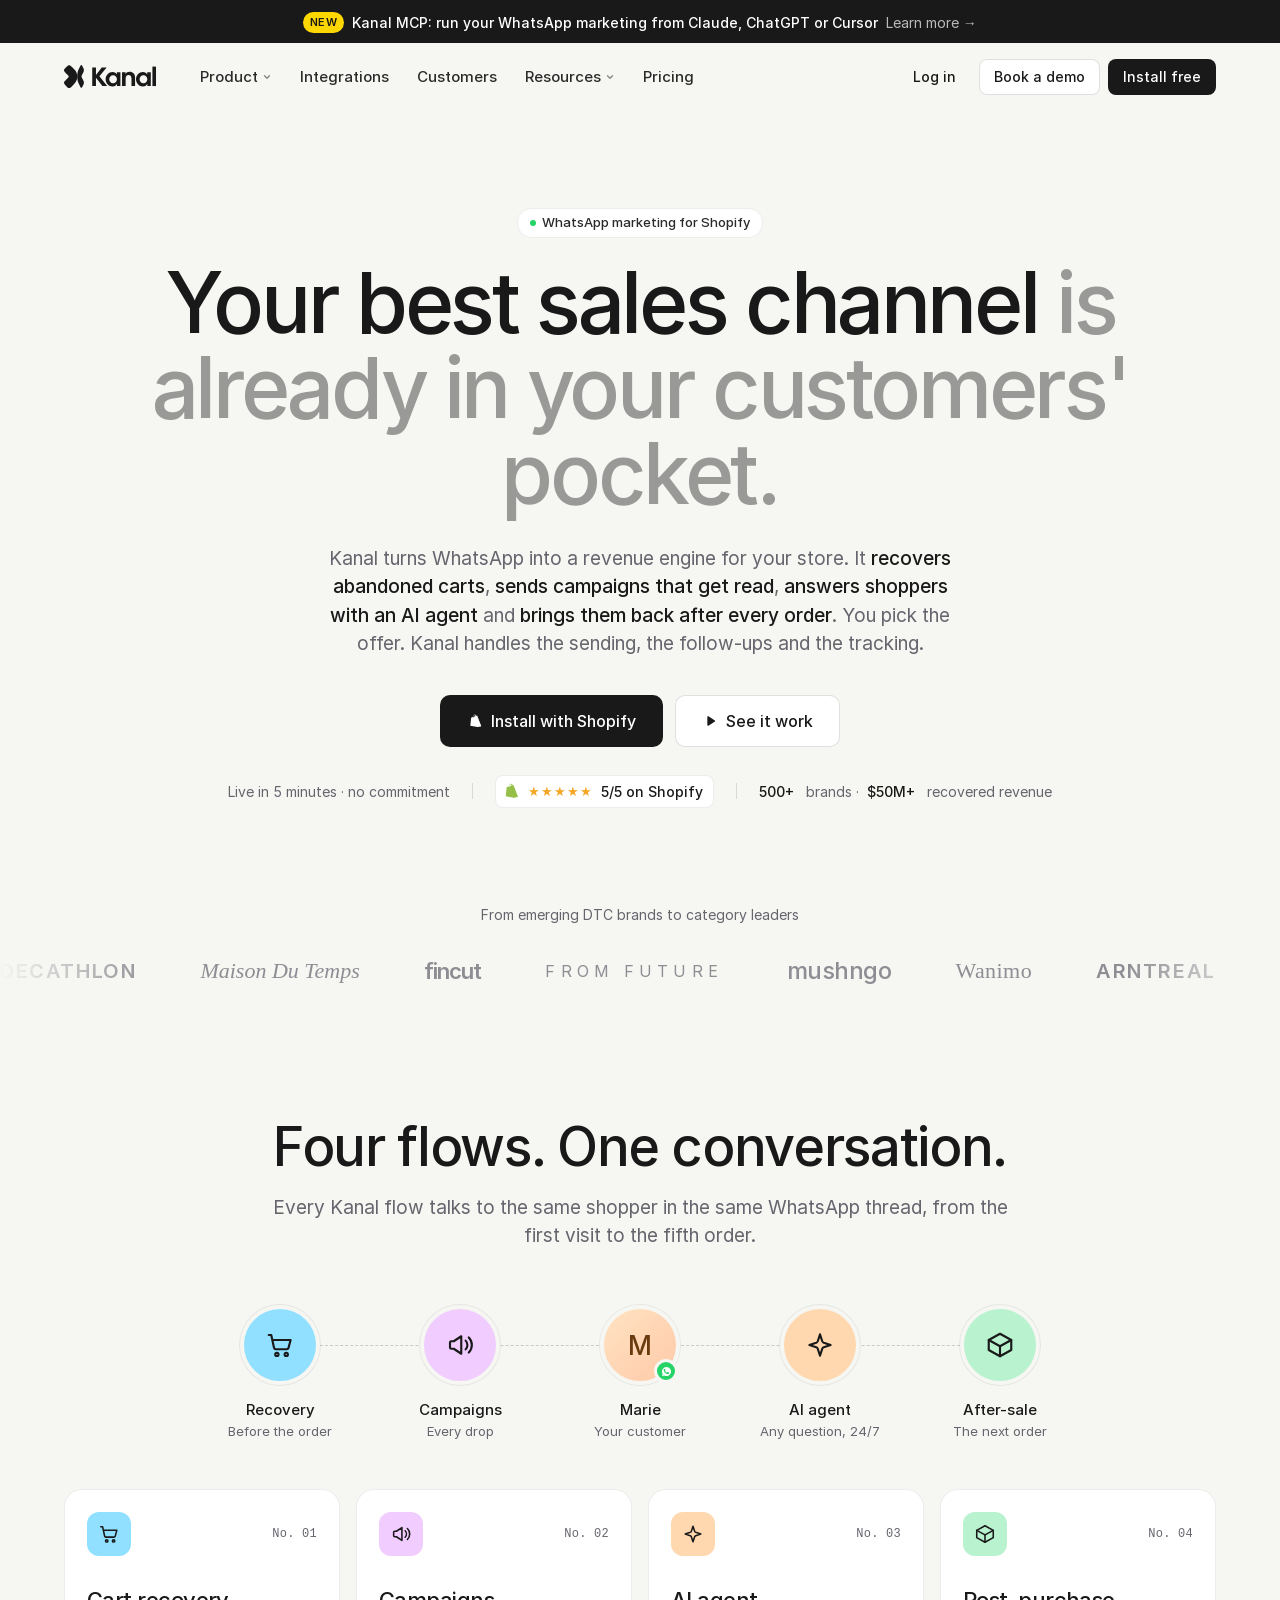
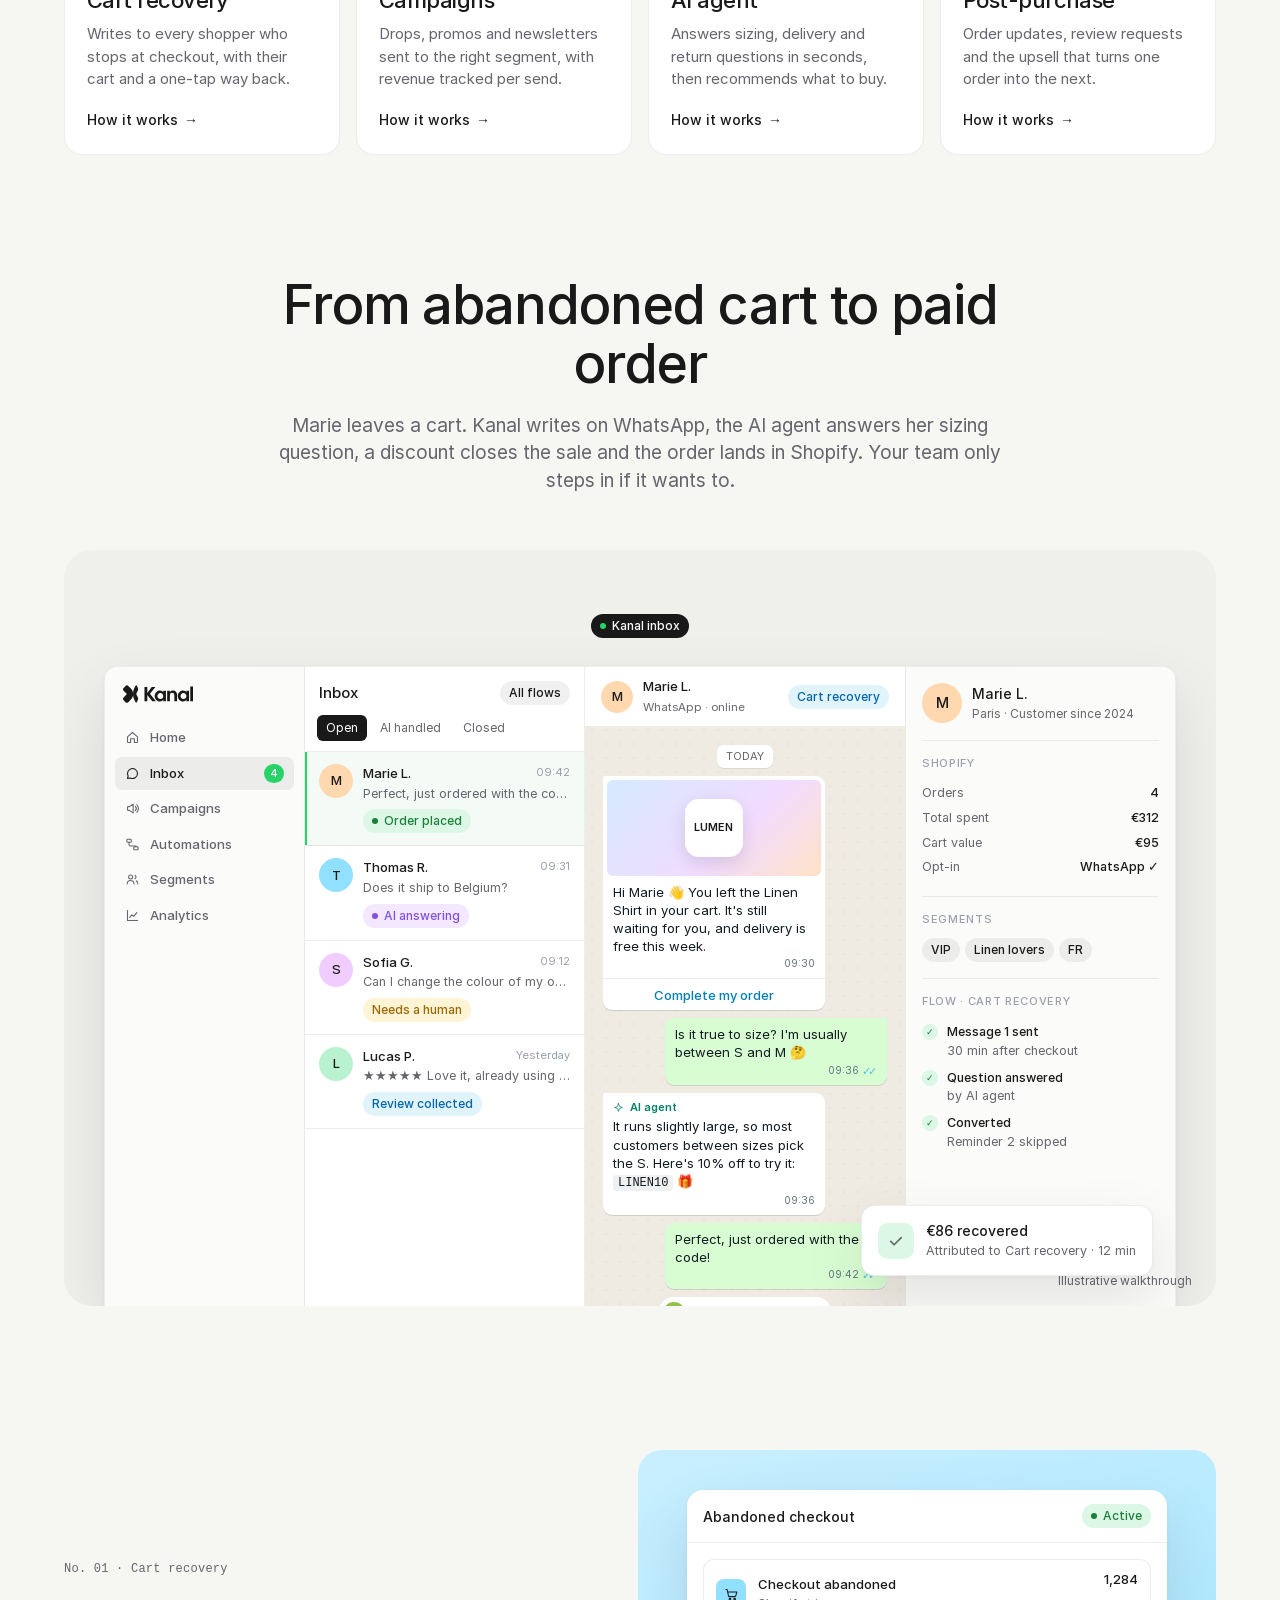
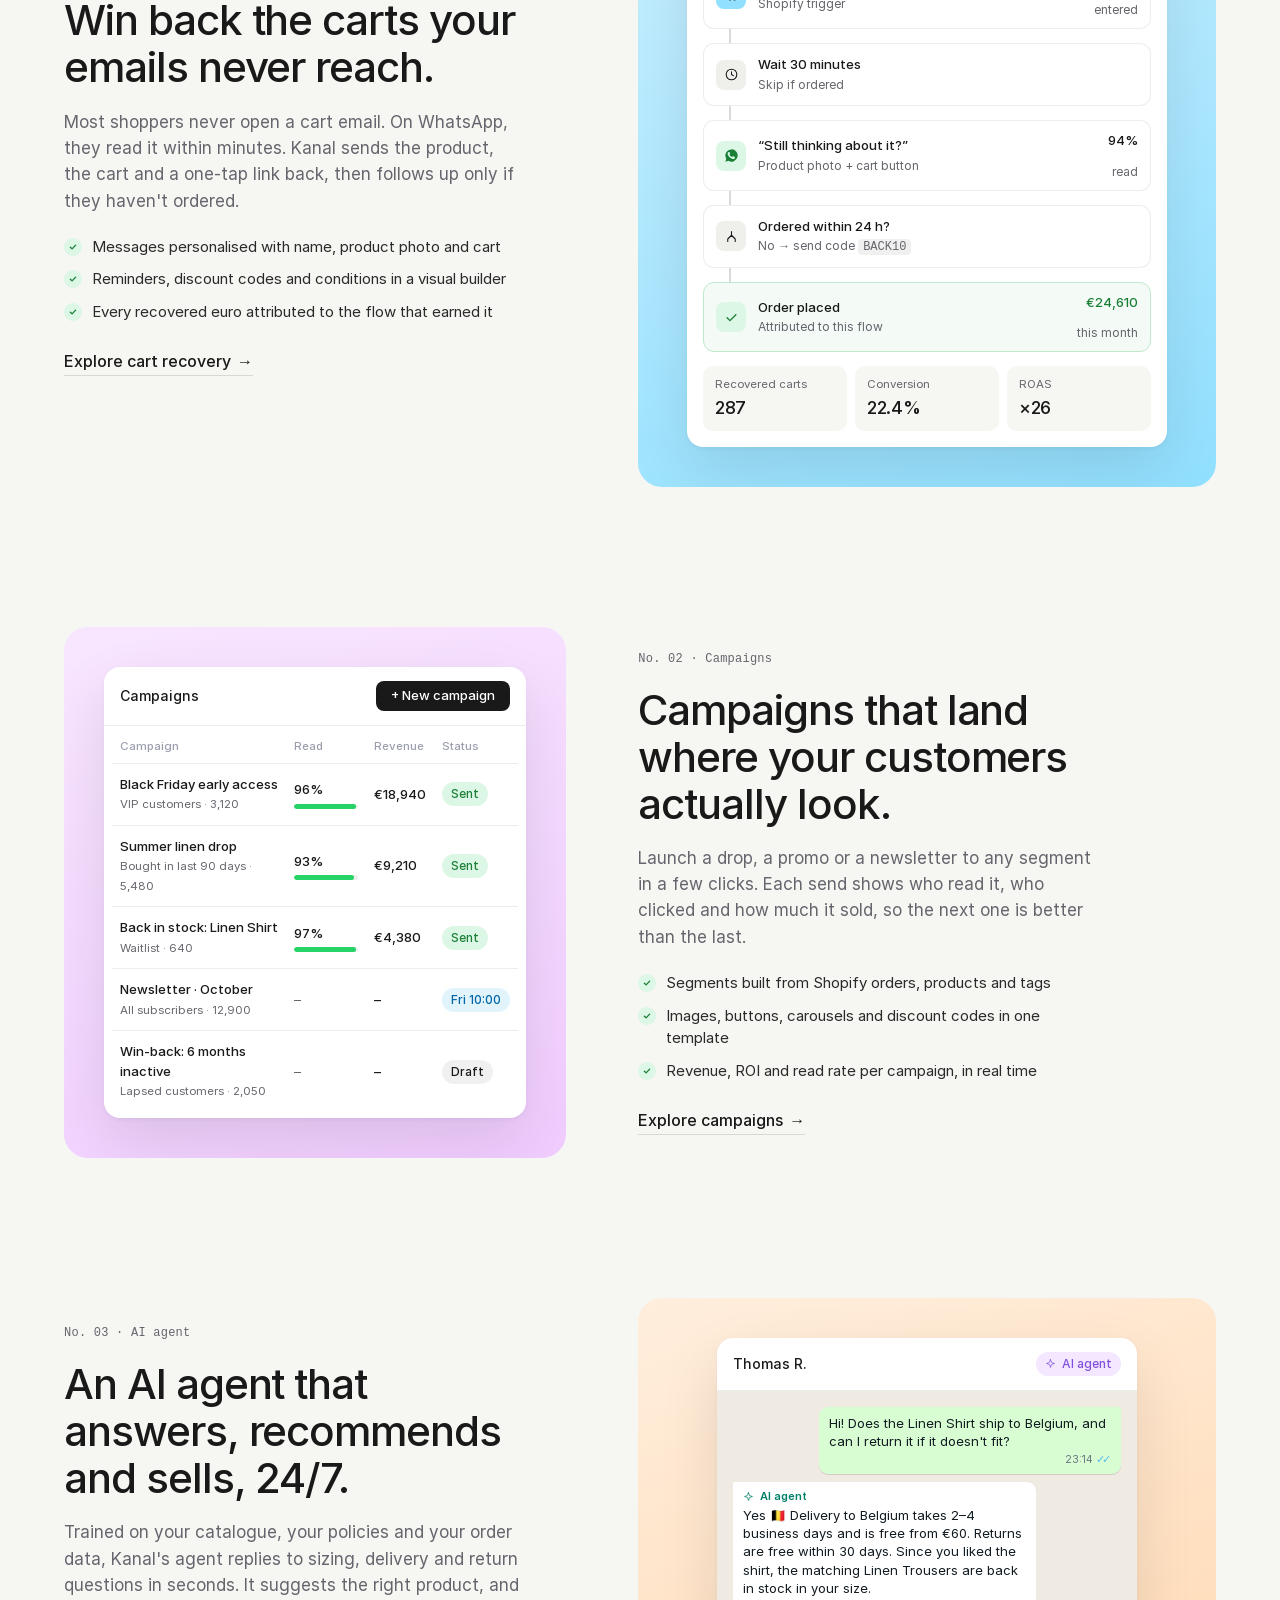
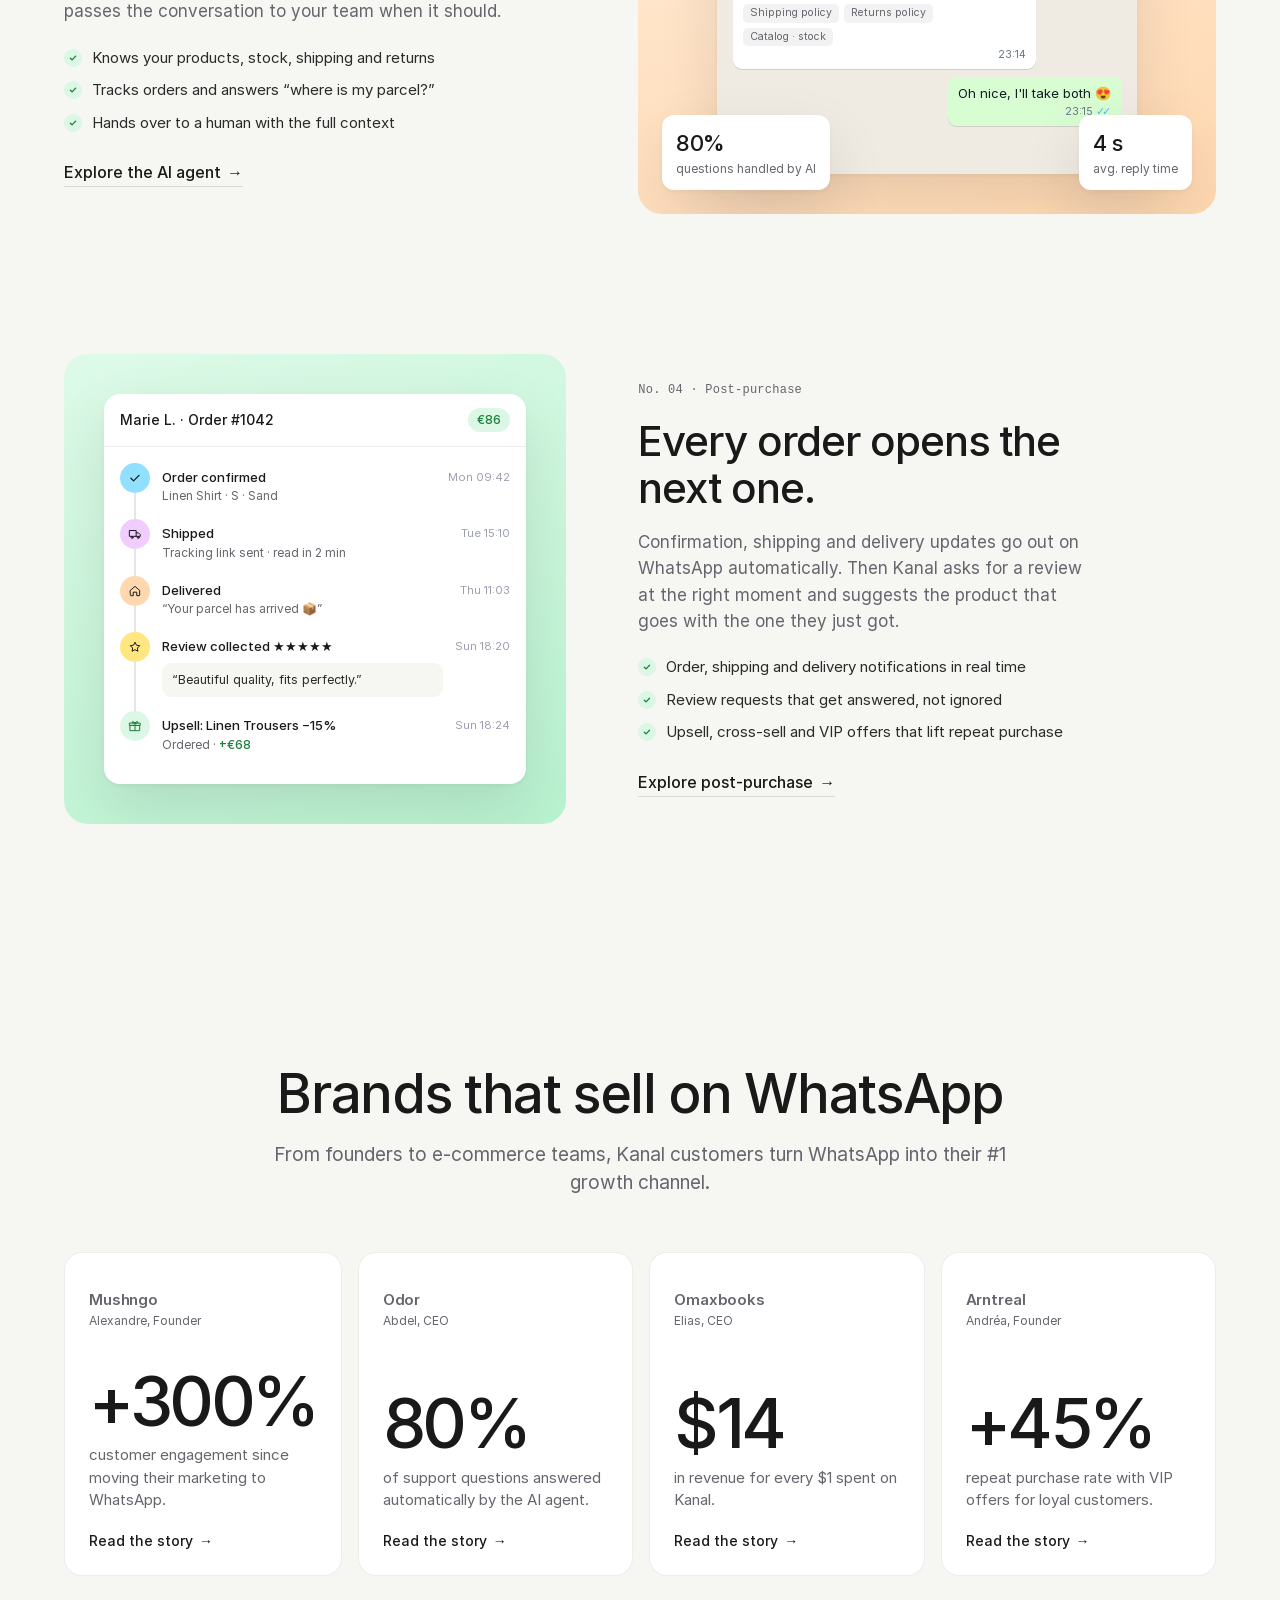
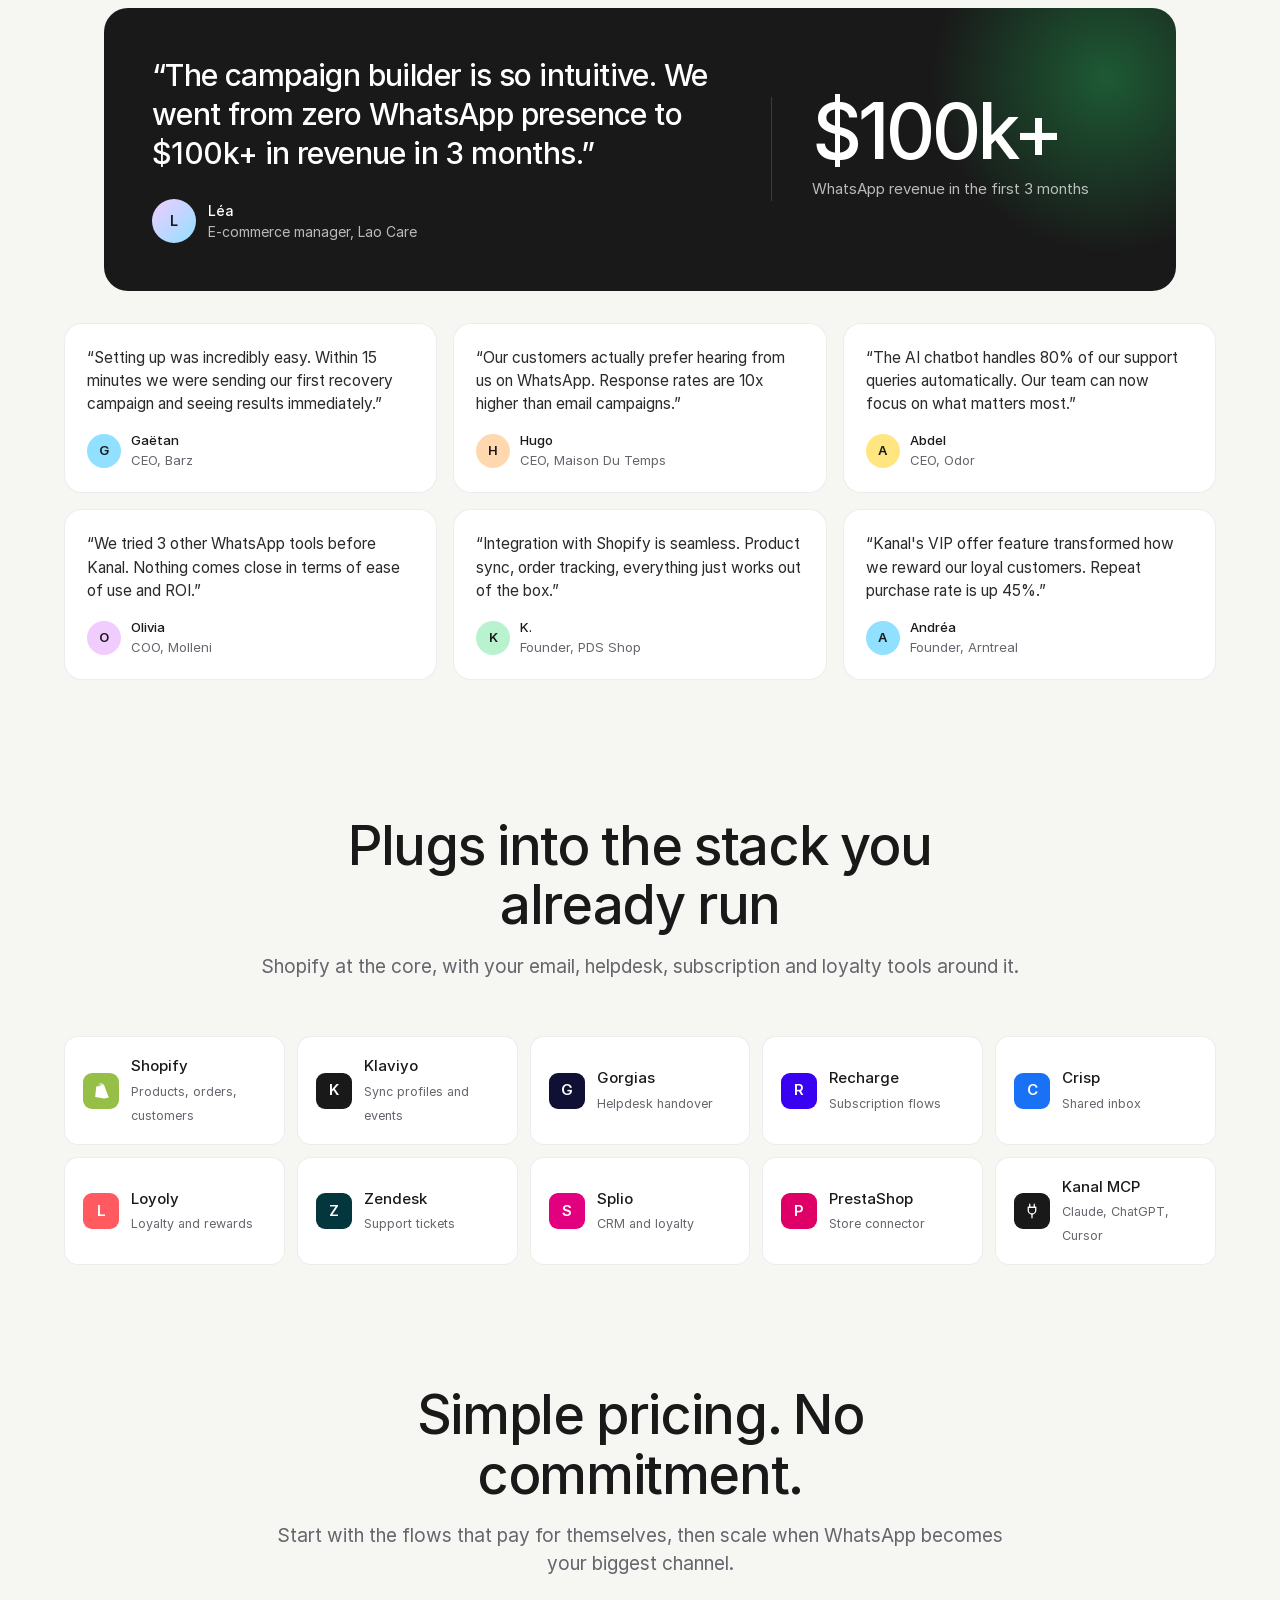
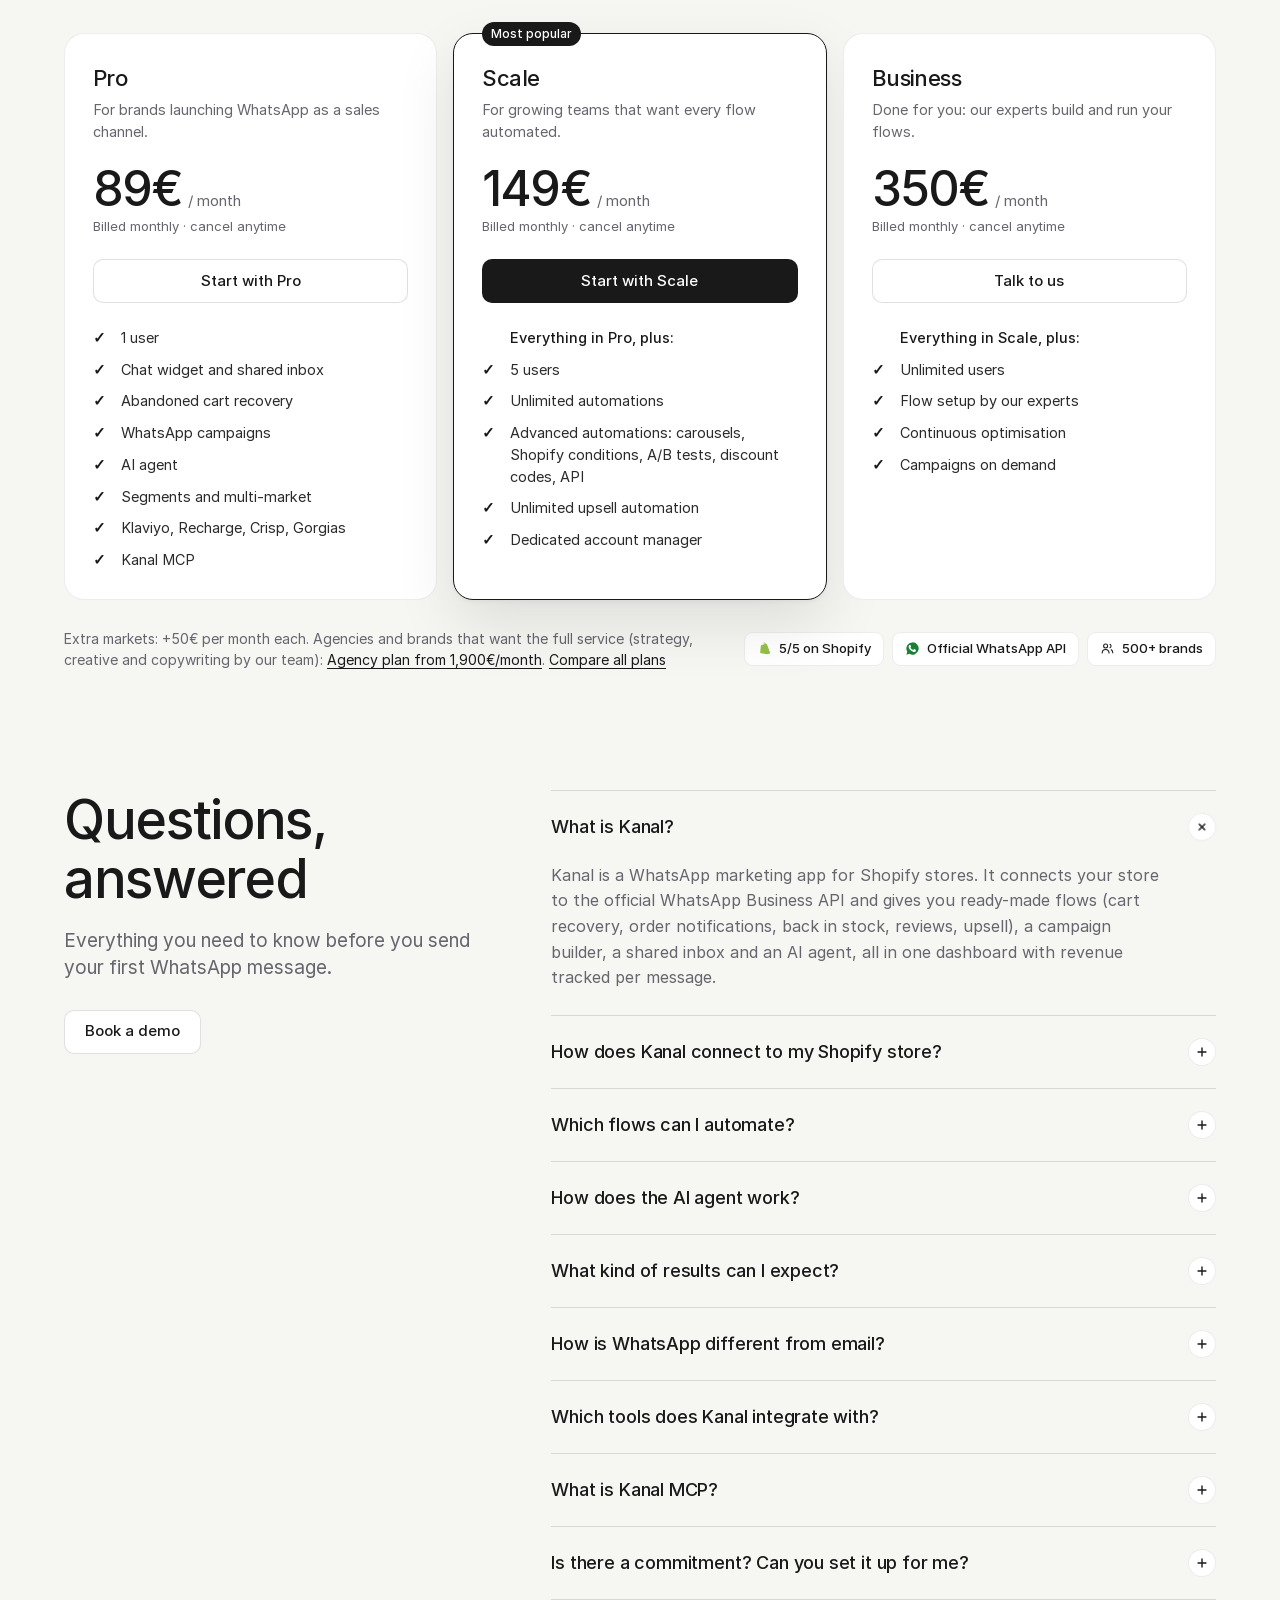
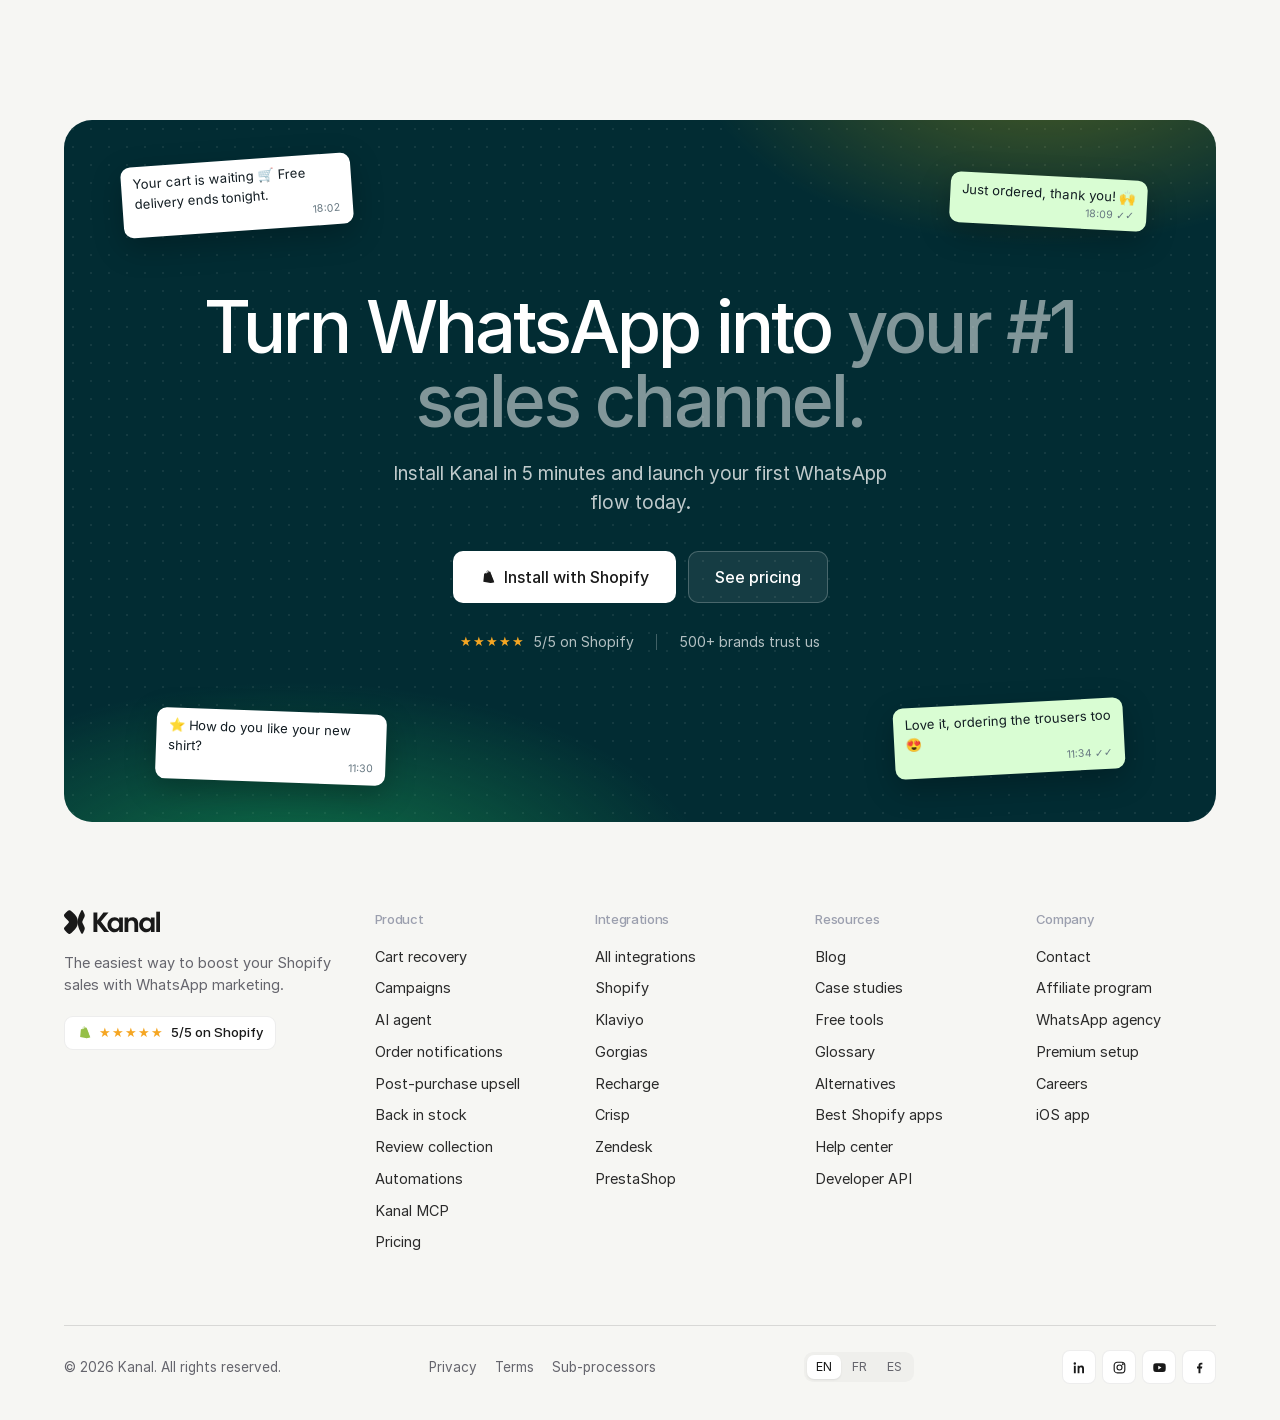
==== landing/index.html @ 5633e046 "Landing page Kanal dans landing/ (style éditorial SaaS) Page d'accueil complète de Kanal : hero, mar" ====
<!DOCTYPE html>
<html lang="en">
<head>
<meta charset="utf-8">
<meta name="viewport" content="width=device-width, initial-scale=1">
<meta name="robots" content="noindex, nofollow">
<title>Kanal · WhatsApp marketing for Shopify</title>
<meta name="description" content="Kanal turns WhatsApp into your #1 Shopify sales channel: cart recovery, campaigns, a 24/7 AI agent and post-purchase flows.">
<link rel="icon" href="../assets/favicon-kanal.svg" type="image/svg+xml">
<link rel="preload" href="../assets/fonts/Inter-500.woff2" as="font" type="font/woff2" crossorigin>
<link rel="stylesheet" href="landing.css">
</head>
<body>

<!-- Icônes réutilisées dans toute la page -->
<svg width="0" height="0" style="position:absolute" aria-hidden="true">
  <symbol id="logo" viewBox="0 0 96 24"><path fill-rule="evenodd" clip-rule="evenodd" d="M10.8489 19.5168L8.57724 21.7999C7.18839 23.1957 6.49477 23.8928 5.64432 23.9854C5.46971 24.0049 5.29509 24.0049 5.12047 23.9854C4.27164 23.8928 3.57641 23.1957 2.18918 21.7999C0.800328 20.404 0.10671 19.707 0.0145514 18.8539C-0.00485046 18.6784 -0.00485046 18.5029 0.0145514 18.3274C0.10671 17.4743 0.800328 16.7756 2.18918 15.3814L4.46081 13.0984C5.02993 12.5264 5.02993 11.5986 4.46081 11.0282L2.18918 8.74522C0.800328 7.34941 0.10671 6.65232 0.0145514 5.79923C-0.00485046 5.62374 -0.00485046 5.44825 0.0145514 5.27276C0.10671 4.41967 0.800328 3.72096 2.18918 2.32515C3.57803 0.929337 4.27164 0.232245 5.12047 0.139624C5.29509 0.120125 5.46971 0.120125 5.64432 0.139624C6.49315 0.232245 7.18839 0.929337 8.57724 2.32515L10.8489 4.60816C14.9459 8.72572 14.9459 15.4009 10.8489 19.5185V19.5168Z" fill="currentColor"/><path fill-rule="evenodd" clip-rule="evenodd" d="M15.3337 19.3918L16.4695 21.6749C17.164 23.0707 17.5108 23.7678 17.936 23.8604C18.0233 23.8799 18.1106 23.8799 18.1979 23.8604C18.6223 23.7678 18.9699 23.0707 19.6636 21.6749C20.358 20.279 20.7048 19.582 20.7509 18.7289C20.7606 18.5534 20.7606 18.3779 20.7509 18.2024C20.7048 17.3493 20.358 16.6506 19.6636 15.2564L18.5278 12.9734C18.2432 12.4014 18.2432 11.4736 18.5278 10.9032L19.6636 8.62022C20.358 7.22441 20.7048 6.52732 20.7509 5.67423C20.7606 5.49874 20.7606 5.32325 20.7509 5.14776C20.7048 4.29467 20.358 3.59596 19.6636 2.20015C18.9691 0.804337 18.6223 0.107245 18.1979 0.0146243C18.1106 -0.00487477 18.0233 -0.00487477 17.936 0.0146243C17.5116 0.107245 17.164 0.804337 16.4695 2.20015L15.3337 4.48316C13.2852 8.60072 13.2852 15.2759 15.3337 19.3935V19.3918Z" fill="currentColor"/><path d="M40.0654 21.9814L33.3463 13.3782V21.9814H29.4592V2.49188H33.3463V10.5383L39.3991 2.49188H44.4801L36.9558 11.6241L45.0354 21.9814H40.0654Z" fill="currentColor"/><path d="M50.5804 22.3434C46.61 22.3434 43.4448 18.9745 43.4448 14.7981C43.4448 10.6218 46.61 7.19722 50.5804 7.19722C53.0793 7.19722 54.3842 8.22738 55.1616 9.78654V7.50348H58.8822V21.9814H55.2449V19.6148C54.4675 21.2575 53.1626 22.3434 50.5804 22.3434ZM47.1931 14.7703C47.1931 16.9698 48.8034 18.9466 51.1912 18.9466C53.6623 18.9466 55.2449 17.0534 55.2449 14.7981C55.2449 12.5429 53.6623 10.594 51.1912 10.594C48.8034 10.594 47.1931 12.5151 47.1931 14.7703Z" fill="currentColor"/><path d="M60.5539 21.9814V7.50348H64.2467V9.61949C64.9963 8.00464 66.4401 7.16937 68.6613 7.16937C71.771 7.16937 74.1588 9.48028 74.1588 13.1276V21.9814H70.4105V14.0464C70.4105 11.5406 69.1611 10.4548 67.3008 10.4548C65.7182 10.4548 64.3022 11.5406 64.3022 14.0464V21.9814H60.5539Z" fill="currentColor"/><path d="M82.2782 22.3434C78.3078 22.3434 75.1425 18.9745 75.1425 14.7981C75.1425 10.6218 78.3078 7.19722 82.2782 7.19722C84.777 7.19722 86.082 8.22738 86.8594 9.78654V7.50348H90.5799V21.9814H86.9427V19.6148C86.1653 21.2575 84.8603 22.3434 82.2782 22.3434ZM78.8908 14.7703C78.8908 16.9698 80.5012 18.9466 82.889 18.9466C85.3601 18.9466 86.9427 17.0534 86.9427 14.7981C86.9427 12.5429 85.3601 10.594 82.889 10.594C80.5012 10.594 78.8908 12.5151 78.8908 14.7703Z" fill="currentColor"/><path d="M92.2517 21.9814V1.65661H96V21.9814H92.2517Z" fill="currentColor"/></symbol>
  <symbol id="i-cart" viewBox="0 0 24 24" fill="none" stroke="currentColor" stroke-width="1.7" stroke-linecap="round" stroke-linejoin="round"><path d="M3 4h2l2.2 10.2a1.5 1.5 0 0 0 1.5 1.2h8.6a1.5 1.5 0 0 0 1.5-1.1L20.5 8H6.2"/><circle cx="9.5" cy="19.5" r="1.3"/><circle cx="17" cy="19.5" r="1.3"/></symbol>
  <symbol id="i-megaphone" viewBox="0 0 24 24" fill="none" stroke="currentColor" stroke-width="1.7" stroke-linecap="round" stroke-linejoin="round"><path d="M4 10v4a1 1 0 0 0 1 1h2l6 4V5L7 9H5a1 1 0 0 0-1 1Z"/><path d="M16.5 8.5a5 5 0 0 1 0 7"/><path d="M19 6a8.5 8.5 0 0 1 0 12"/></symbol>
  <symbol id="i-spark" viewBox="0 0 24 24" fill="none" stroke="currentColor" stroke-width="1.7" stroke-linecap="round" stroke-linejoin="round"><path d="M12 3.5 13.8 9a2 2 0 0 0 1.2 1.2l5.5 1.8-5.5 1.8a2 2 0 0 0-1.2 1.2L12 20.5 10.2 15A2 2 0 0 0 9 13.8L3.5 12 9 10.2A2 2 0 0 0 10.2 9Z"/></symbol>
  <symbol id="i-box" viewBox="0 0 24 24" fill="none" stroke="currentColor" stroke-width="1.7" stroke-linecap="round" stroke-linejoin="round"><path d="M21 8 12 3 3 8v8l9 5 9-5Z"/><path d="m3 8 9 5 9-5"/><path d="M12 13v8"/></symbol>
  <symbol id="i-truck" viewBox="0 0 24 24" fill="none" stroke="currentColor" stroke-width="1.7" stroke-linecap="round" stroke-linejoin="round"><path d="M3 6h11v10H3z"/><path d="M14 10h4l3 3v3h-7"/><circle cx="7" cy="18" r="1.6"/><circle cx="17.5" cy="18" r="1.6"/></symbol>
  <symbol id="i-home" viewBox="0 0 24 24" fill="none" stroke="currentColor" stroke-width="1.7" stroke-linecap="round" stroke-linejoin="round"><path d="M4 11 12 4l8 7v8a1 1 0 0 1-1 1h-4v-6H9v6H5a1 1 0 0 1-1-1Z"/></symbol>
  <symbol id="i-star" viewBox="0 0 24 24" fill="none" stroke="currentColor" stroke-width="1.7" stroke-linejoin="round"><path d="m12 3.8 2.5 5.1 5.6.8-4 4 .9 5.6-5-2.7-5 2.7.9-5.6-4-4 5.6-.8Z"/></symbol>
  <symbol id="i-gift" viewBox="0 0 24 24" fill="none" stroke="currentColor" stroke-width="1.7" stroke-linecap="round" stroke-linejoin="round"><path d="M4 11h16v9H4z"/><path d="M3 7h18v4H3z"/><path d="M12 7v13"/><path d="M12 7c-1.5-3-5-3.5-5-1.2C7 7 9 7 12 7Zm0 0c1.5-3 5-3.5 5-1.2C17 7 15 7 12 7Z"/></symbol>
  <symbol id="i-chat" viewBox="0 0 24 24" fill="none" stroke="currentColor" stroke-width="1.7" stroke-linecap="round" stroke-linejoin="round"><path d="M20 12a8 8 0 0 1-11.7 7.1L4 20l1-4A8 8 0 1 1 20 12Z"/></symbol>
  <symbol id="i-flow" viewBox="0 0 24 24" fill="none" stroke="currentColor" stroke-width="1.7" stroke-linecap="round" stroke-linejoin="round"><rect x="3" y="3.5" width="7" height="5" rx="1.5"/><rect x="14" y="15.5" width="7" height="5" rx="1.5"/><path d="M6.5 8.5v4a2 2 0 0 0 2 2h9v1"/></symbol>
  <symbol id="i-users" viewBox="0 0 24 24" fill="none" stroke="currentColor" stroke-width="1.7" stroke-linecap="round" stroke-linejoin="round"><circle cx="9" cy="8" r="3.2"/><path d="M3.5 19a5.5 5.5 0 0 1 11 0"/><path d="M16 5.2a3.2 3.2 0 0 1 0 5.6M18 14a5.5 5.5 0 0 1 2.5 5"/></symbol>
  <symbol id="i-chart" viewBox="0 0 24 24" fill="none" stroke="currentColor" stroke-width="1.7" stroke-linecap="round" stroke-linejoin="round"><path d="M4 20V4"/><path d="M4 20h16"/><path d="m7.5 15 3.5-4 3 2.5 5-6"/></symbol>
  <symbol id="i-clock" viewBox="0 0 24 24" fill="none" stroke="currentColor" stroke-width="1.7" stroke-linecap="round"><circle cx="12" cy="12" r="8.5"/><path d="M12 7.5V12l3 2"/></symbol>
  <symbol id="i-tag" viewBox="0 0 24 24" fill="none" stroke="currentColor" stroke-width="1.7" stroke-linecap="round" stroke-linejoin="round"><path d="M3.5 12.6V4.5a1 1 0 0 1 1-1h8.1a1 1 0 0 1 .7.3l7.3 7.3a1 1 0 0 1 0 1.4l-8.1 8.1a1 1 0 0 1-1.4 0l-7.3-7.3a1 1 0 0 1-.3-.7Z"/><circle cx="8.5" cy="8.5" r="1.4"/></symbol>
  <symbol id="i-split" viewBox="0 0 24 24" fill="none" stroke="currentColor" stroke-width="1.7" stroke-linecap="round" stroke-linejoin="round"><path d="M12 4v6M12 10l-6 6v4M12 10l6 6v4"/></symbol>
  <symbol id="i-check" viewBox="0 0 24 24" fill="none" stroke="currentColor" stroke-width="2.2" stroke-linecap="round" stroke-linejoin="round"><path d="m5 12.5 4.5 4.5L19 7.5"/></symbol>
  <symbol id="i-bag" viewBox="0 0 24 24" fill="currentColor"><path d="M15.3 4.2c-.1 0-.2 0-.3.1l-.5.2C14.2 3.4 13.6 3 12.9 3h-.1C12.5 2.6 12.2 2.4 11.8 2.4 9.9 2.4 9 4.8 8.7 6l-1.8.6c-.6.2-.6.2-.7.7L5 19.1 15.7 21l5.8-1.3S15.3 4.3 15.3 4.2Zm-3.6 1-1.6.5c.3-1.2.9-2.4 1.6-2.7v2.2Zm.9-.2V4.6c0-.6-.1-1-.2-1.4.6.1 1 .8 1.2 1.5l-1 .3Zm-.6-2.3c.1 0 .2 0 .3.1-.9.4-1.8 1.4-2.2 3.4l-1.4.4c.4-1.4 1.4-3.9 3.3-3.9Z"/><path d="M15.3 4.2s-.2 0-.3.1V21l5.8-1.3S15.3 4.3 15.3 4.2Z" opacity=".6"/></symbol>
  <symbol id="i-wa" viewBox="0 0 24 24" fill="currentColor"><path d="M12 2.2a9.8 9.8 0 0 0-8.4 14.8L2.3 21.8l4.9-1.3A9.8 9.8 0 1 0 12 2.2Zm5.7 13.9c-.2.7-1.4 1.3-2 1.4-.5.1-1.2.1-1.9-.1-.4-.1-1-.3-1.7-.6-3-1.3-4.9-4.3-5.1-4.5-.1-.2-1.2-1.6-1.2-3.1s.8-2.2 1-2.5c.3-.3.6-.4.8-.4h.6c.2 0 .4 0 .6.5l.8 2c.1.2.1.4 0 .5l-.3.5-.4.4c-.1.1-.3.3-.1.6.2.3.8 1.3 1.6 2.1 1.1 1 2 1.3 2.3 1.4.3.1.5.1.6-.1l.9-1.1c.2-.3.4-.2.6-.1l1.9.9c.3.1.5.2.5.3.1.2.1.7-.1 1.3Z"/></symbol>
  <symbol id="i-shield" viewBox="0 0 24 24" fill="none" stroke="currentColor" stroke-width="1.7" stroke-linejoin="round"><path d="M12 3 4.5 6v5.5c0 4.4 3.1 8 7.5 9.5 4.4-1.5 7.5-5.1 7.5-9.5V6Z"/><path d="m9 12 2.2 2.2L15.5 10" stroke-linecap="round"/></symbol>
  <symbol id="i-plug" viewBox="0 0 24 24" fill="none" stroke="currentColor" stroke-width="1.7" stroke-linecap="round" stroke-linejoin="round"><path d="M9 3v4M15 3v4M7 7h10v4a5 5 0 0 1-10 0Z"/><path d="M12 16v5"/></symbol>
  <symbol id="i-arrow" viewBox="0 0 24 24" fill="none" stroke="currentColor" stroke-width="1.8" stroke-linecap="round" stroke-linejoin="round"><path d="M5 12h14M13 6l6 6-6 6"/></symbol>
  <symbol id="i-down" viewBox="0 0 12 12" fill="none" stroke="currentColor" stroke-width="1.6" stroke-linecap="round" stroke-linejoin="round"><path d="m3 4.5 3 3 3-3"/></symbol>
  <symbol id="i-play" viewBox="0 0 24 24" fill="currentColor"><path d="M8 5.9v12.2a1.1 1.1 0 0 0 1.7.9l9.6-6.1a1.1 1.1 0 0 0 0-1.8L9.7 5a1.1 1.1 0 0 0-1.7.9Z"/></symbol>
  <symbol id="i-in" viewBox="0 0 24 24" fill="currentColor"><path d="M4.5 3.5a2 2 0 1 1 0 4 2 2 0 0 1 0-4ZM3 9h3v12H3zM9 9h2.9v1.7c.4-.8 1.4-1.9 3.3-1.9 3.4 0 4 2.2 4 5.1V21h-3v-6.2c0-1.5 0-3.3-2-3.3s-2.3 1.6-2.3 3.2V21H9Z"/></symbol>
  <symbol id="i-ig" viewBox="0 0 24 24" fill="none" stroke="currentColor" stroke-width="1.8"><rect x="3.5" y="3.5" width="17" height="17" rx="5"/><circle cx="12" cy="12" r="4"/><circle cx="17.2" cy="6.8" r=".6" fill="currentColor"/></symbol>
  <symbol id="i-yt" viewBox="0 0 24 24" fill="currentColor"><path d="M21.6 7.2a2.5 2.5 0 0 0-1.8-1.8C18.3 5 12 5 12 5s-6.3 0-7.8.4A2.5 2.5 0 0 0 2.4 7.2 26 26 0 0 0 2 12a26 26 0 0 0 .4 4.8 2.5 2.5 0 0 0 1.8 1.8C5.7 19 12 19 12 19s6.3 0 7.8-.4a2.5 2.5 0 0 0 1.8-1.8A26 26 0 0 0 22 12a26 26 0 0 0-.4-4.8ZM10 15V9l5.2 3Z"/></symbol>
  <symbol id="i-fb" viewBox="0 0 24 24" fill="currentColor"><path d="M13.5 21v-7.5H16l.4-3h-2.9V8.6c0-.9.3-1.5 1.5-1.5h1.6V4.4c-.3 0-1.2-.1-2.3-.1-2.3 0-3.9 1.4-3.9 4v2.2H8v3h2.4V21Z"/></symbol>
</svg>

<!-- ============ Bandeau d'annonce ============ -->
<div class="banner">
  <a href="https://getkanal.com/mcp"><span class="tag">NEW</span><b>Kanal MCP: run your WhatsApp marketing from Claude, ChatGPT or Cursor</b> <u>Learn more →</u></a>
</div>

<!-- ============ Navigation ============ -->
<header class="nav" id="nav">
  <div class="container nav__inner">
    <a class="nav__logo" href="#top" aria-label="Kanal home"><svg><use href="#logo"/></svg></a>

    <nav class="nav__links" aria-label="Main">
      <div class="nav__item">
        <button class="nav__link" type="button">Product <svg class="caret"><use href="#i-down"/></svg></button>
        <div class="mega">
          <p class="mega__head">Your WhatsApp team</p>
          <a href="https://getkanal.com/abandoned-cart-recovery"><span class="mega__icon bg-sky">01</span><span><strong>Cart recovery</strong><span class="d">Win back abandoned carts on autopilot</span></span></a>
          <a href="https://getkanal.com/whatsapp-campaigns"><span class="mega__icon bg-lilac">02</span><span><strong>Campaigns</strong><span class="d">Drops, promos and newsletters people open</span></span></a>
          <a href="https://getkanal.com/whatsapp-ai-agent"><span class="mega__icon bg-peach">03</span><span><strong>AI agent</strong><span class="d">Answers and sells 24/7 on WhatsApp</span></span></a>
          <a href="https://getkanal.com/post-purchase-upsell"><span class="mega__icon bg-mint">04</span><span><strong>Post-purchase</strong><span class="d">Notifications, reviews and the next order</span></span></a>
          <p class="mega__head">Platform</p>
          <a href="https://getkanal.com/automations"><span class="mega__icon" style="background:var(--surface-2)"><svg width="16" height="16"><use href="#i-flow"/></svg></span><span><strong>Automations</strong><span class="d">Visual flow builder with conditions</span></span></a>
          <a href="https://getkanal.com/back-in-stock"><span class="mega__icon" style="background:var(--surface-2)"><svg width="16" height="16"><use href="#i-box"/></svg></span><span><strong>Back in stock</strong><span class="d">Alert shoppers the moment you restock</span></span></a>
          <a href="https://getkanal.com/review-collection"><span class="mega__icon" style="background:var(--surface-2)"><svg width="16" height="16"><use href="#i-star"/></svg></span><span><strong>Review collection</strong><span class="d">More reviews, no manual chasing</span></span></a>
          <a href="https://getkanal.com/mcp"><span class="mega__icon" style="background:var(--surface-2)"><svg width="16" height="16"><use href="#i-plug"/></svg></span><span><strong>Kanal MCP</strong><span class="d">Plug Kanal into your AI assistant</span></span></a>
        </div>
      </div>
      <a class="nav__link" href="https://getkanal.com/whatsapp-integration">Integrations</a>
      <a class="nav__link" href="https://getkanal.com/case-studies">Customers</a>
      <div class="nav__item">
        <button class="nav__link" type="button">Resources <svg class="caret"><use href="#i-down"/></svg></button>
        <div class="mega mega--narrow">
          <a href="https://getkanal.com/blog"><span><strong>Blog</strong><span class="d">Tips and strategies for WhatsApp marketing</span></span></a>
          <a href="https://getkanal.com/tools"><span><strong>Free tools</strong><span class="d">ROI calculators and message generators</span></span></a>
          <a href="https://getkanal.com/whatsapp-marketing-glossary"><span><strong>WhatsApp glossary</strong><span class="d">Every WhatsApp marketing term, explained</span></span></a>
          <a href="https://help.getkanal.com/"><span><strong>Help center</strong><span class="d">Guides to set up every flow</span></span></a>
          <a href="https://developers.getkanal.com/"><span><strong>Developer API</strong><span class="d">Build on top of Kanal</span></span></a>
        </div>
      </div>
      <a class="nav__link" href="#pricing">Pricing</a>
    </nav>

    <div class="nav__actions">
      <a class="btn btn--ghost btn--sm" href="https://app.getkanal.com/login">Log in</a>
      <a class="btn btn--secondary btn--sm" href="https://cal.com/team/kanal/demo">Book a demo</a>
      <a class="btn btn--primary btn--sm" href="https://apps.shopify.com/kanal-marketing-ai">Install free</a>
    </div>

    <button class="nav__burger" id="burger" type="button" aria-label="Open menu" aria-expanded="false"><span></span><span></span><span></span></button>
  </div>
</header>

<main id="top">

<!-- ============ Hero ============ -->
<section class="hero">
  <div class="container">
    <div class="hero__tag reveal"><span class="chip"><span class="dot" style="color:var(--wa)"></span>WhatsApp marketing for Shopify</span></div>
    <h1 class="reveal">Your best sales channel <span class="soft">is already in your customers' pocket.</span></h1>
    <p class="hero__sub reveal">Kanal turns WhatsApp into a revenue engine for your store. It <b>recovers abandoned carts</b>, <b>sends campaigns that get read</b>, <b>answers shoppers with an AI agent</b> and <b>brings them back after every order</b>. You pick the offer. Kanal handles the sending, the follow-ups and the tracking.</p>
    <div class="hero__cta reveal">
      <a class="btn btn--primary btn--lg" href="https://apps.shopify.com/kanal-marketing-ai"><svg><use href="#i-bag"/></svg>Install with Shopify</a>
      <a class="btn btn--secondary btn--lg" href="#demo"><svg><use href="#i-play"/></svg>See it work</a>
    </div>
    <div class="trust reveal">
      <span class="trust__item">Live in 5 minutes · no commitment</span>
      <span class="trust__sep"></span>
      <span class="trust__item shopify-badge"><svg style="color:#95bf47"><use href="#i-bag"/></svg><span class="stars">★★★★★</span> 5/5 on Shopify</span>
      <span class="trust__sep"></span>
      <span class="trust__item"><b style="color:var(--ink);font-weight:500">500+</b>&nbsp;brands · <b style="color:var(--ink);font-weight:500">$50M+</b>&nbsp;recovered revenue</span>
    </div>
  </div>
</section>

<!-- ============ Marques ============ -->
<section class="logos" aria-label="Customers">
  <div class="container">
    <p class="logos__caption">From emerging DTC brands to category leaders</p>
  </div>
  <div class="marquee">
    <div class="marquee__track">
      <span class="wordmark wm-1">Decathlon</span><span class="wordmark wm-2">Maison Du Temps</span><span class="wordmark wm-3">fincut</span><span class="wordmark wm-4">From Future</span><span class="wordmark wm-6">mushngo</span><span class="wordmark wm-5">Wanimo</span><span class="wordmark wm-1">Arntreal</span><span class="wordmark wm-2">Bliss</span><span class="wordmark wm-3">Lao Care</span><span class="wordmark wm-4">Molleni</span><span class="wordmark wm-6">omaxbooks</span>
      <span class="wordmark wm-1" aria-hidden="true">Decathlon</span><span class="wordmark wm-2" aria-hidden="true">Maison Du Temps</span><span class="wordmark wm-3" aria-hidden="true">fincut</span><span class="wordmark wm-4" aria-hidden="true">From Future</span><span class="wordmark wm-6" aria-hidden="true">mushngo</span><span class="wordmark wm-5" aria-hidden="true">Wanimo</span><span class="wordmark wm-1" aria-hidden="true">Arntreal</span><span class="wordmark wm-2" aria-hidden="true">Bliss</span><span class="wordmark wm-3" aria-hidden="true">Lao Care</span><span class="wordmark wm-4" aria-hidden="true">Molleni</span><span class="wordmark wm-6" aria-hidden="true">omaxbooks</span>
    </div>
  </div>
</section>

<!-- ============ Votre équipe WhatsApp ============ -->
<section class="section" id="team">
  <div class="container">
    <div class="title reveal">
      <h2>Four flows. One conversation.</h2>
      <p>Every Kanal flow talks to the same shopper in the same WhatsApp thread, from the first visit to the fifth order.</p>
    </div>

    <div class="crew reveal" aria-hidden="true">
      <div class="crew__member"><div class="crew__avatar bg-sky"><svg><use href="#i-cart"/></svg></div><p class="crew__name">Recovery</p><p class="crew__role">Before the order</p></div>
      <div class="crew__member"><div class="crew__avatar bg-lilac"><svg><use href="#i-megaphone"/></svg></div><p class="crew__name">Campaigns</p><p class="crew__role">Every drop</p></div>
      <div class="crew__member"><div class="crew__avatar crew__avatar--you">M<span class="crew__badge"><svg><use href="#i-wa"/></svg></span></div><p class="crew__name">Marie</p><p class="crew__role">Your customer</p></div>
      <div class="crew__member"><div class="crew__avatar bg-peach"><svg><use href="#i-spark"/></svg></div><p class="crew__name">AI agent</p><p class="crew__role">Any question, 24/7</p></div>
      <div class="crew__member"><div class="crew__avatar bg-mint"><svg><use href="#i-box"/></svg></div><p class="crew__name">After-sale</p><p class="crew__role">The next order</p></div>
    </div>

    <div class="agents">
      <a class="agent reveal" href="#cart">
        <div class="agent__top"><span class="agent__icon bg-sky"><svg><use href="#i-cart"/></svg></span><span class="num">No. 01</span></div>
        <h3>Cart recovery</h3>
        <p>Writes to every shopper who stops at checkout, with their cart and a one-tap way back.</p>
        <span class="link">How it works</span>
      </a>
      <a class="agent reveal" href="#campaigns">
        <div class="agent__top"><span class="agent__icon bg-lilac"><svg><use href="#i-megaphone"/></svg></span><span class="num">No. 02</span></div>
        <h3>Campaigns</h3>
        <p>Drops, promos and newsletters sent to the right segment, with revenue tracked per send.</p>
        <span class="link">How it works</span>
      </a>
      <a class="agent reveal" href="#ai-agent">
        <div class="agent__top"><span class="agent__icon bg-peach"><svg><use href="#i-spark"/></svg></span><span class="num">No. 03</span></div>
        <h3>AI agent</h3>
        <p>Answers sizing, delivery and return questions in seconds, then recommends what to buy.</p>
        <span class="link">How it works</span>
      </a>
      <a class="agent reveal" href="#post-purchase">
        <div class="agent__top"><span class="agent__icon bg-mint"><svg><use href="#i-box"/></svg></span><span class="num">No. 04</span></div>
        <h3>Post-purchase</h3>
        <p>Order updates, review requests and the upsell that turns one order into the next.</p>
        <span class="link">How it works</span>
      </a>
    </div>
  </div>
</section>

<!-- ============ Maquette produit ============ -->
<section class="section" id="demo" style="padding-top:0">
  <div class="container">
    <div class="title reveal">
      <h2>From abandoned cart to paid order</h2>
      <p>Marie leaves a cart. Kanal writes on WhatsApp, the AI agent answers her sizing question, a discount closes the sale and the order lands in Shopify. Your team only steps in if it wants to.</p>
    </div>

    <div class="showcase reveal">
      <div class="showcase__label"><span class="chip chip--dark"><span class="dot dot--pulse" style="color:var(--wa)"></span>Kanal inbox</span></div>

      <div class="app" role="img" aria-label="Kanal inbox showing a WhatsApp cart recovery conversation that ends with an order">
        <!-- barre latérale -->
        <aside class="app__side">
          <div class="app__brand"><svg><use href="#logo"/></svg></div>
          <span class="app__nav"><svg><use href="#i-home"/></svg><span class="label">Home</span></span>
          <span class="app__nav is-active"><svg><use href="#i-chat"/></svg><span class="label">Inbox</span><span class="count">4</span></span>
          <span class="app__nav"><svg><use href="#i-megaphone"/></svg><span class="label">Campaigns</span></span>
          <span class="app__nav"><svg><use href="#i-flow"/></svg><span class="label">Automations</span></span>
          <span class="app__nav"><svg><use href="#i-users"/></svg><span class="label">Segments</span></span>
          <span class="app__nav"><svg><use href="#i-chart"/></svg><span class="label">Analytics</span></span>
          <div class="app__store"><svg style="color:#95bf47"><use href="#i-bag"/></svg><div><b>maison-lumen.com</b><span>Shopify · synced</span></div></div>
        </aside>

        <!-- liste des conversations -->
        <div class="app__list">
          <div class="app__listhead"><b>Inbox</b><span class="chip">All flows</span></div>
          <div class="app__tabs"><span class="is-active">Open</span><span>AI handled</span><span>Closed</span></div>
          <div class="convo is-active">
            <span class="convo__av" style="background:#ffd8b0">M</span>
            <div class="convo__body"><div class="convo__row"><b>Marie L.</b><time>09:42</time></div><p class="convo__msg">Perfect, just ordered with the code!</p><span class="chip chip--green"><span class="dot"></span>Order placed</span></div>
          </div>
          <div class="convo">
            <span class="convo__av" style="background:#91e0ff">T</span>
            <div class="convo__body"><div class="convo__row"><b>Thomas R.</b><time>09:31</time></div><p class="convo__msg">Does it ship to Belgium?</p><span class="chip chip--violet"><span class="dot dot--pulse"></span>AI answering</span></div>
          </div>
          <div class="convo">
            <span class="convo__av" style="background:#f1ccff">S</span>
            <div class="convo__body"><div class="convo__row"><b>Sofia G.</b><time>09:12</time></div><p class="convo__msg">Can I change the colour of my order?</p><span class="chip chip--amber">Needs a human</span></div>
          </div>
          <div class="convo">
            <span class="convo__av" style="background:#b8f2cf">L</span>
            <div class="convo__body"><div class="convo__row"><b>Lucas P.</b><time>Yesterday</time></div><p class="convo__msg">★★★★★ Love it, already using it daily</p><span class="chip chip--blue">Review collected</span></div>
          </div>
        </div>

        <!-- conversation -->
        <div class="app__chat">
          <div class="chathead">
            <span class="convo__av" style="background:#ffd8b0;width:32px;height:32px">M</span>
            <div><b>Marie L.</b><small>WhatsApp · online</small></div>
            <span class="chip chip--blue">Cart recovery</span>
          </div>
          <div class="thread">
            <span class="daybar">TODAY</span>
            <div class="bubble bubble--in">
              <div class="bubble__img"><span class="product">LUMEN</span></div>
              Hi Marie 👋 You left the Linen Shirt in your cart. It's still waiting for you, and delivery is free this week.
              <div class="bubble__meta">09:30</div>
              <a class="bubble__btn" href="#demo">Complete my order</a>
            </div>
            <div class="bubble bubble--out">Is it true to size? I'm usually between S and M 🤔<div class="bubble__meta">09:36 <span class="ticks">✓✓</span></div></div>
            <div class="bubble bubble--in">
              <div class="bubble__by"><svg width="11" height="11"><use href="#i-spark"/></svg>AI agent</div>
              It runs slightly large, so most customers between sizes pick the S. Here's 10% off to try it: <span class="code">LINEN10</span> 🎁
              <div class="bubble__meta">09:36</div>
            </div>
            <div class="bubble bubble--out">Perfect, just ordered with the code!<div class="bubble__meta">09:42 <span class="ticks">✓✓</span></div></div>
            <span class="event"><span class="event__ic"><svg><use href="#i-bag"/></svg></span>ORDER PLACED · €86</span>
          </div>
          <div class="composer"><span class="composer__input">Reply on WhatsApp…</span><span class="composer__ai"><svg width="13" height="13"><use href="#i-spark"/></svg>Draft with AI</span></div>
        </div>

        <!-- panneau client -->
        <aside class="app__panel">
          <div class="panel__who"><span class="convo__av" style="background:#ffd8b0">M</span><div><b>Marie L.</b><small>Paris · Customer since 2024</small></div></div>
          <div class="panel__block">
            <p class="panel__title">Shopify</p>
            <div class="kv"><span>Orders</span><b>4</b></div>
            <div class="kv"><span>Total spent</span><b>€312</b></div>
            <div class="kv"><span>Cart value</span><b>€95</b></div>
            <div class="kv"><span>Opt-in</span><b>WhatsApp ✓</b></div>
          </div>
          <div class="panel__block">
            <p class="panel__title">Segments</p>
            <div class="tags"><span class="chip">VIP</span><span class="chip">Linen lovers</span><span class="chip">FR</span></div>
          </div>
          <div class="panel__block">
            <p class="panel__title">Flow · Cart recovery</p>
            <div class="flowstep"><i class="ok">✓</i><div><b>Message 1 sent</b><br><span>30 min after checkout</span></div></div>
            <div class="flowstep"><i class="ok">✓</i><div><b>Question answered</b><br><span>by AI agent</span></div></div>
            <div class="flowstep"><i class="ok">✓</i><div><b>Converted</b><br><span>Reminder 2 skipped</span></div></div>
          </div>
        </aside>

        <div class="callout callout--order">
          <span class="callout__ic"><svg><use href="#i-check"/></svg></span>
          <div><b>€86 recovered</b><span>Attributed to Cart recovery · 12 min</span></div>
        </div>
      </div>
      <span class="showcase__note">Illustrative walkthrough</span>
    </div>
  </div>
</section>

<!-- ============ Fonctionnalités ============ -->
<section class="section" style="padding-top:24px">
  <div class="container features">

    <!-- 01 Relance de panier -->
    <article class="feature" id="cart">
      <div class="feature__text reveal">
        <span class="num">No. 01 · Cart recovery</span>
        <h3>Win back the carts your emails never reach.</h3>
        <p>Most shoppers never open a cart email. On WhatsApp, they read it within minutes. Kanal sends the product, the cart and a one-tap link back, then follows up only if they haven't ordered.</p>
        <ul>
          <li>Messages personalised with name, product photo and cart</li>
          <li>Reminders, discount codes and conditions in a visual builder</li>
          <li>Every recovered euro attributed to the flow that earned it</li>
        </ul>
        <a class="link" href="https://getkanal.com/abandoned-cart-recovery">Explore cart recovery</a>
      </div>
      <div class="stage stage--sky reveal">
        <div class="card">
          <div class="card__head"><b>Abandoned checkout</b><span class="chip chip--green"><span class="dot dot--pulse"></span>Active</span></div>
          <div class="card__body">
            <div class="flow">
              <div class="node"><span class="node__ic bg-sky"><svg><use href="#i-cart"/></svg></span><div><b>Checkout abandoned</b><small>Shopify trigger</small></div><span class="node__stat"><b>1,284</b><br>entered</span></div>
              <div class="link-v"></div>
              <div class="node"><span class="node__ic" style="background:var(--surface-2)"><svg><use href="#i-clock"/></svg></span><div><b>Wait 30 minutes</b><small>Skip if ordered</small></div></div>
              <div class="link-v"></div>
              <div class="node"><span class="node__ic" style="background:#dcf7e6"><svg style="color:#1a7f37"><use href="#i-wa"/></svg></span><div><b>“Still thinking about it?”</b><small>Product photo + cart button</small></div><span class="node__stat"><b>94%</b><br>read</span></div>
              <div class="link-v"></div>
              <div class="node"><span class="node__ic" style="background:var(--surface-2)"><svg><use href="#i-split"/></svg></span><div><b>Ordered within 24 h?</b><small>No → send code <span class="code">BACK10</span></small></div></div>
              <div class="link-v"></div>
              <div class="node node--win"><span class="node__ic" style="background:#dcf7e6"><svg style="color:#1a7f37"><use href="#i-check"/></svg></span><div><b>Order placed</b><small>Attributed to this flow</small></div><span class="node__stat"><b style="color:#1a7f37">€24,610</b><br>this month</span></div>
            </div>
            <div class="flow__sum">
              <div><span>Recovered carts</span><b>287</b></div>
              <div><span>Conversion</span><b>22.4%</b></div>
              <div><span>ROAS</span><b>×26</b></div>
            </div>
          </div>
        </div>
      </div>
    </article>

    <!-- 02 Campagnes -->
    <article class="feature feature--flip" id="campaigns">
      <div class="feature__text reveal">
        <span class="num">No. 02 · Campaigns</span>
        <h3>Campaigns that land where your customers actually look.</h3>
        <p>Launch a drop, a promo or a newsletter to any segment in a few clicks. Each send shows who read it, who clicked and how much it sold, so the next one is better than the last.</p>
        <ul>
          <li>Segments built from Shopify orders, products and tags</li>
          <li>Images, buttons, carousels and discount codes in one template</li>
          <li>Revenue, ROI and read rate per campaign, in real time</li>
        </ul>
        <a class="link" href="https://getkanal.com/whatsapp-campaigns">Explore campaigns</a>
      </div>
      <div class="stage stage--lilac reveal">
        <div class="card" style="max-width:520px">
          <div class="card__head"><b>Campaigns</b><span class="btn btn--primary btn--sm" style="height:30px;font-size:13px">+ New campaign</span></div>
          <div class="card__body" style="padding:12px 8px 6px">
            <table class="table">
              <thead><tr><th>Campaign</th><th class="hide-sm">Read</th><th>Revenue</th><th>Status</th></tr></thead>
              <tbody>
                <tr><td><b>Black Friday early access</b><small>VIP customers · 3,120</small></td><td class="hide-sm"><b>96%</b><div class="bar"><i style="width:96%"></i></div></td><td class="money">€18,940</td><td><span class="chip chip--green">Sent</span></td></tr>
                <tr><td><b>Summer linen drop</b><small>Bought in last 90 days · 5,480</small></td><td class="hide-sm"><b>93%</b><div class="bar"><i style="width:93%"></i></div></td><td class="money">€9,210</td><td><span class="chip chip--green">Sent</span></td></tr>
                <tr><td><b>Back in stock: Linen Shirt</b><small>Waitlist · 640</small></td><td class="hide-sm"><b>97%</b><div class="bar"><i style="width:97%"></i></div></td><td class="money">€4,380</td><td><span class="chip chip--green">Sent</span></td></tr>
                <tr><td><b>Newsletter · October</b><small>All subscribers · 12,900</small></td><td class="hide-sm"><span class="muted">–</span></td><td class="money muted">–</td><td><span class="chip chip--blue">Fri 10:00</span></td></tr>
                <tr><td><b>Win-back: 6 months inactive</b><small>Lapsed customers · 2,050</small></td><td class="hide-sm"><span class="muted">–</span></td><td class="money muted">–</td><td><span class="chip">Draft</span></td></tr>
              </tbody>
            </table>
          </div>
        </div>
      </div>
    </article>

    <!-- 03 Agent IA -->
    <article class="feature" id="ai-agent">
      <div class="feature__text reveal">
        <span class="num">No. 03 · AI agent</span>
        <h3>An AI agent that answers, recommends and sells, 24/7.</h3>
        <p>Trained on your catalogue, your policies and your order data, Kanal's agent replies to sizing, delivery and return questions in seconds. It suggests the right product, and passes the conversation to your team when it should.</p>
        <ul>
          <li>Knows your products, stock, shipping and returns</li>
          <li>Tracks orders and answers “where is my parcel?”</li>
          <li>Hands over to a human with the full context</li>
        </ul>
        <a class="link" href="https://getkanal.com/whatsapp-ai-agent">Explore the AI agent</a>
      </div>
      <div class="stage stage--peach reveal">
        <div class="card" style="max-width:420px">
          <div class="card__head"><b>Thomas R.</b><span class="chip chip--violet"><svg width="11" height="11"><use href="#i-spark"/></svg>AI agent</span></div>
          <div class="mini-chat">
            <div class="bubble bubble--out">Hi! Does the Linen Shirt ship to Belgium, and can I return it if it doesn't fit?<div class="bubble__meta">23:14 <span class="ticks">✓✓</span></div></div>
            <div class="bubble bubble--in">
              <div class="bubble__by"><svg width="11" height="11"><use href="#i-spark"/></svg>AI agent</div>
              Yes 🇧🇪 Delivery to Belgium takes 2–4 business days and is free from €60. Returns are free within 30 days. Since you liked the shirt, the matching Linen Trousers are back in stock in your size.
              <div class="sources"><span>Shipping policy</span><span>Returns policy</span><span>Catalog · stock</span></div>
              <div class="bubble__meta">23:14</div>
            </div>
            <div class="bubble bubble--out">Oh nice, I'll take both 😍<div class="bubble__meta">23:15 <span class="ticks">✓✓</span></div></div>
            <div class="typing"><i></i><i></i><i></i></div>
          </div>
        </div>
        <div class="float-stat float-stat--tr"><b>4 s</b>avg. reply time</div>
        <div class="float-stat float-stat--bl"><b>80%</b>questions handled by AI</div>
      </div>
    </article>

    <!-- 04 Après-achat -->
    <article class="feature feature--flip" id="post-purchase">
      <div class="feature__text reveal">
        <span class="num">No. 04 · Post-purchase</span>
        <h3>Every order opens the next one.</h3>
        <p>Confirmation, shipping and delivery updates go out on WhatsApp automatically. Then Kanal asks for a review at the right moment and suggests the product that goes with the one they just got.</p>
        <ul>
          <li>Order, shipping and delivery notifications in real time</li>
          <li>Review requests that get answered, not ignored</li>
          <li>Upsell, cross-sell and VIP offers that lift repeat purchase</li>
        </ul>
        <a class="link" href="https://getkanal.com/post-purchase-upsell">Explore post-purchase</a>
      </div>
      <div class="stage stage--mint reveal">
        <div class="card" style="max-width:440px">
          <div class="card__head"><b>Marie L. · Order #1042</b><span class="chip chip--green">€86</span></div>
          <div class="card__body">
            <div class="timeline">
              <div class="tl"><span class="tl__ic bg-sky"><svg><use href="#i-check"/></svg></span><div><b>Order confirmed</b><small>Linen Shirt · S · Sand</small></div><time>Mon 09:42</time></div>
              <div class="tl"><span class="tl__ic bg-lilac"><svg><use href="#i-truck"/></svg></span><div><b>Shipped</b><small>Tracking link sent · read in 2 min</small></div><time>Tue 15:10</time></div>
              <div class="tl"><span class="tl__ic bg-peach"><svg><use href="#i-home"/></svg></span><div><b>Delivered</b><small>“Your parcel has arrived 📦”</small></div><time>Thu 11:03</time></div>
              <div class="tl"><span class="tl__ic bg-yellow"><svg><use href="#i-star"/></svg></span><div><b>Review collected ★★★★★</b><div class="quote">“Beautiful quality, fits perfectly.”</div></div><time>Sun 18:20</time></div>
              <div class="tl"><span class="tl__ic" style="background:#dcf7e6"><svg style="color:#1a7f37"><use href="#i-gift"/></svg></span><div><b>Upsell: Linen Trousers −15%</b><small>Ordered · <b style="display:inline;padding:0;color:#1a7f37">+€68</b></small></div><time>Sun 18:24</time></div>
            </div>
          </div>
        </div>
      </div>
    </article>

  </div>
</section>

<!-- ============ Résultats ============ -->
<section class="section" id="results">
  <div class="container">
    <div class="title reveal">
      <h2>Brands that sell on WhatsApp</h2>
      <p>From founders to e-commerce teams, Kanal customers turn WhatsApp into their #1 growth channel.</p>
    </div>

    <div class="results">
      <div class="result reveal">
        <p class="result__brand">Mushngo<small>Alexandre, Founder</small></p>
        <p class="result__num">+300%</p>
        <p>customer engagement since moving their marketing to WhatsApp.</p>
        <a class="link" href="https://getkanal.com/case-studies">Read the story</a>
      </div>
      <div class="result reveal">
        <p class="result__brand">Odor<small>Abdel, CEO</small></p>
        <p class="result__num">80%</p>
        <p>of support questions answered automatically by the AI agent.</p>
        <a class="link" href="https://getkanal.com/case-studies">Read the story</a>
      </div>
      <div class="result reveal">
        <p class="result__brand">Omaxbooks<small>Elias, CEO</small></p>
        <p class="result__num">$14</p>
        <p>in revenue for every $1 spent on Kanal.</p>
        <a class="link" href="https://getkanal.com/case-studies">Read the story</a>
      </div>
      <div class="result reveal">
        <p class="result__brand">Arntreal<small>Andréa, Founder</small></p>
        <p class="result__num">+45%</p>
        <p>repeat purchase rate with VIP offers for loyal customers.</p>
        <a class="link" href="https://getkanal.com/case-studies">Read the story</a>
      </div>

      <figure class="quote-card reveal">
        <div style="position:relative;z-index:1">
          <blockquote>“The campaign builder is so intuitive. We went from zero WhatsApp presence to $100k+ in revenue in 3 months.”</blockquote>
          <figcaption><span class="av">L</span><span><b>Léa</b>E-commerce manager, Lao Care</span></figcaption>
        </div>
        <div class="quote-card__metric"><b>$100k+</b><span>WhatsApp revenue in the first 3 months</span></div>
      </figure>
    </div>

    <div class="wall">
      <figure class="reveal"><blockquote>“Setting up was incredibly easy. Within 15 minutes we were sending our first recovery campaign and seeing results immediately.”</blockquote><figcaption><span class="av bg-sky">G</span><span><b>Gaëtan</b>CEO, Barz</span></figcaption></figure>
      <figure class="reveal"><blockquote>“We tried 3 other WhatsApp tools before Kanal. Nothing comes close in terms of ease of use and ROI.”</blockquote><figcaption><span class="av bg-lilac">O</span><span><b>Olivia</b>COO, Molleni</span></figcaption></figure>
      <figure class="reveal"><blockquote>“Our customers actually prefer hearing from us on WhatsApp. Response rates are 10x higher than email campaigns.”</blockquote><figcaption><span class="av bg-peach">H</span><span><b>Hugo</b>CEO, Maison Du Temps</span></figcaption></figure>
      <figure class="reveal"><blockquote>“Integration with Shopify is seamless. Product sync, order tracking, everything just works out of the box.”</blockquote><figcaption><span class="av bg-mint">K</span><span><b>K.</b>Founder, PDS Shop</span></figcaption></figure>
      <figure class="reveal"><blockquote>“The AI chatbot handles 80% of our support queries automatically. Our team can now focus on what matters most.”</blockquote><figcaption><span class="av bg-yellow">A</span><span><b>Abdel</b>CEO, Odor</span></figcaption></figure>
      <figure class="reveal"><blockquote>“Kanal's VIP offer feature transformed how we reward our loyal customers. Repeat purchase rate is up 45%.”</blockquote><figcaption><span class="av bg-sky">A</span><span><b>Andréa</b>Founder, Arntreal</span></figcaption></figure>
    </div>
  </div>
</section>

<!-- ============ Intégrations ============ -->
<section class="section" id="integrations" style="padding-top:0">
  <div class="container">
    <div class="title reveal">
      <h2>Plugs into the stack you already run</h2>
      <p>Shopify at the core, with your email, helpdesk, subscription and loyalty tools around it.</p>
    </div>
    <div class="integrations">
      <a class="integ reveal" href="https://getkanal.com/whatsapp-shopify"><span class="integ__logo" style="background:#95bf47"><svg width="20" height="20"><use href="#i-bag"/></svg></span><span><b>Shopify</b><small>Products, orders, customers</small></span></a>
      <a class="integ reveal" href="https://getkanal.com/whatsapp-integration/klaviyo"><span class="integ__logo" style="background:#191919">K</span><span><b>Klaviyo</b><small>Sync profiles and events</small></span></a>
      <a class="integ reveal" href="https://getkanal.com/whatsapp-integration/gorgias"><span class="integ__logo" style="background:#0f1033">G</span><span><b>Gorgias</b><small>Helpdesk handover</small></span></a>
      <a class="integ reveal" href="https://getkanal.com/whatsapp-integration/recharge"><span class="integ__logo" style="background:#3901f1">R</span><span><b>Recharge</b><small>Subscription flows</small></span></a>
      <a class="integ reveal" href="https://getkanal.com/whatsapp-integration/crisp"><span class="integ__logo" style="background:#1972f5">C</span><span><b>Crisp</b><small>Shared inbox</small></span></a>
      <a class="integ reveal" href="https://getkanal.com/whatsapp-integration/loyoly"><span class="integ__logo" style="background:#ff5a5f">L</span><span><b>Loyoly</b><small>Loyalty and rewards</small></span></a>
      <a class="integ reveal" href="https://getkanal.com/whatsapp-integration/zendesk"><span class="integ__logo" style="background:#03363d">Z</span><span><b>Zendesk</b><small>Support tickets</small></span></a>
      <a class="integ reveal" href="https://getkanal.com/whatsapp-integration/splio"><span class="integ__logo" style="background:#e3007e">S</span><span><b>Splio</b><small>CRM and loyalty</small></span></a>
      <a class="integ reveal" href="https://getkanal.com/whatsapp-integration/prestashop"><span class="integ__logo" style="background:#df0067">P</span><span><b>PrestaShop</b><small>Store connector</small></span></a>
      <a class="integ reveal" href="https://getkanal.com/mcp"><span class="integ__logo" style="background:var(--ink)"><svg width="18" height="18" style="color:#fff"><use href="#i-plug"/></svg></span><span><b>Kanal MCP</b><small>Claude, ChatGPT, Cursor</small></span></a>
    </div>
  </div>
</section>

<!-- ============ Tarifs ============ -->
<section class="section" id="pricing" style="padding-top:0">
  <div class="container">
    <div class="title reveal">
      <h2>Simple pricing. No commitment.</h2>
      <p>Start with the flows that pay for themselves, then scale when WhatsApp becomes your biggest channel.</p>
    </div>

    <div class="plans">
      <div class="plan reveal">
        <h3>Pro</h3>
        <p class="plan__for">For brands launching WhatsApp as a sales channel.</p>
        <div class="plan__price"><b>89€</b><span>/ month</span></div>
        <p class="plan__note">Billed monthly · cancel anytime</p>
        <a class="btn btn--secondary" href="https://apps.shopify.com/kanal-marketing-ai">Start with Pro</a>
        <ul>
          <li>1 user</li>
          <li>Chat widget and shared inbox</li>
          <li>Abandoned cart recovery</li>
          <li>WhatsApp campaigns</li>
          <li>AI agent</li>
          <li>Segments and multi-market</li>
          <li>Klaviyo, Recharge, Crisp, Gorgias</li>
          <li>Kanal MCP</li>
        </ul>
      </div>

      <div class="plan plan--featured reveal">
        <span class="plan__badge chip chip--dark">Most popular</span>
        <h3>Scale</h3>
        <p class="plan__for">For growing teams that want every flow automated.</p>
        <div class="plan__price"><b>149€</b><span>/ month</span></div>
        <p class="plan__note">Billed monthly · cancel anytime</p>
        <a class="btn btn--primary" href="https://apps.shopify.com/kanal-marketing-ai">Start with Scale</a>
        <ul>
          <li class="head">Everything in Pro, plus:</li>
          <li>5 users</li>
          <li>Unlimited automations</li>
          <li>Advanced automations: carousels, Shopify conditions, A/B tests, discount codes, API</li>
          <li>Unlimited upsell automation</li>
          <li>Dedicated account manager</li>
        </ul>
      </div>

      <div class="plan reveal">
        <h3>Business</h3>
        <p class="plan__for">Done for you: our experts build and run your flows.</p>
        <div class="plan__price"><b>350€</b><span>/ month</span></div>
        <p class="plan__note">Billed monthly · cancel anytime</p>
        <a class="btn btn--secondary" href="https://cal.com/team/kanal/demo">Talk to us</a>
        <ul>
          <li class="head">Everything in Scale, plus:</li>
          <li>Unlimited users</li>
          <li>Flow setup by our experts</li>
          <li>Continuous optimisation</li>
          <li>Campaigns on demand</li>
        </ul>
      </div>
    </div>

    <div class="plans__foot reveal">
      <p>Extra markets: +50€ per month each. Agencies and brands that want the full service (strategy, creative and copywriting by our team): <a href="https://getkanal.com/pricing">Agency plan from 1,900€/month</a>. <a href="https://getkanal.com/pricing">Compare all plans</a></p>
      <div class="seals">
        <span class="seal"><svg style="color:#95bf47"><use href="#i-bag"/></svg>5/5 on Shopify</span>
        <span class="seal"><svg style="color:#1a7f37"><use href="#i-wa"/></svg>Official WhatsApp API</span>
        <span class="seal"><svg><use href="#i-users"/></svg>500+ brands</span>
      </div>
    </div>
  </div>
</section>

<!-- ============ FAQ ============ -->
<section class="section" id="faq" style="padding-top:0">
  <div class="container faq-wrap">
    <div class="title reveal">
      <h2>Questions, answered</h2>
      <p>Everything you need to know before you send your first WhatsApp message.</p>
      <a class="btn btn--secondary" href="https://cal.com/team/kanal/demo">Book a demo</a>
    </div>

    <div class="faq reveal">
      <details open>
        <summary>What is Kanal?</summary>
        <p>Kanal is a WhatsApp marketing app for Shopify stores. It connects your store to the official WhatsApp Business API and gives you ready-made flows (cart recovery, order notifications, back in stock, reviews, upsell), a campaign builder, a shared inbox and an AI agent, all in one dashboard with revenue tracked per message.</p>
      </details>
      <details>
        <summary>How does Kanal connect to my Shopify store?</summary>
        <p>Install Kanal from the Shopify App Store. Your products, customers and orders sync automatically, so messages can show the right product, the right cart and the right order status. Most brands send their first flow in about five minutes.</p>
      </details>
      <details>
        <summary>Which flows can I automate?</summary>
        <p>Abandoned cart recovery, order confirmation, shipping and delivery updates, back-in-stock alerts, review collection, post-purchase upsell and VIP offers. The visual builder lets you add waits, conditions based on Shopify data, A/B tests and discount codes on the Scale plan and above.</p>
      </details>
      <details>
        <summary>How does the AI agent work?</summary>
        <p>The agent learns from your catalogue, your policies and your order data. It answers questions about sizing, stock, delivery and returns, recommends products and can track an order. When a question needs a person, it hands the conversation to your team in the Kanal inbox with the full context.</p>
      </details>
      <details>
        <summary>What kind of results can I expect?</summary>
        <p>It depends on your traffic and average order value. WhatsApp messages are read far more often than emails, which is why cart recovery is usually the first flow to pay for the subscription. Use the ROI calculator on getkanal.com with your own numbers to estimate the extra monthly revenue.</p>
      </details>
      <details>
        <summary>How is WhatsApp different from email?</summary>
        <p>Email lands in a crowded inbox and often in promotions or spam. WhatsApp lands next to messages from friends and family, gets read within minutes and lets customers reply. That turns a one-way blast into a conversation that can answer an objection and close a sale.</p>
      </details>
      <details>
        <summary>Which tools does Kanal integrate with?</summary>
        <p>Shopify at the core, plus Klaviyo, Gorgias, Recharge, Crisp, Loyoly, Zendesk and Splio, and a PrestaShop connector. A developer API is available for custom needs.</p>
      </details>
      <details>
        <summary>What is Kanal MCP?</summary>
        <p>Kanal MCP connects your Kanal account to AI assistants such as Claude, ChatGPT, Claude Code, Codex or Cursor. You can ask for your performance, build a segment or draft a campaign in plain language, and review everything in Kanal before it goes out.</p>
      </details>
      <details>
        <summary>Is there a commitment? Can you set it up for me?</summary>
        <p>There is no commitment on any plan: you pay monthly and can cancel anytime. If you'd rather not build the flows yourself, the Business plan includes setup and continuous optimisation by Kanal's experts, and the Agency plan adds strategy, creative and copywriting.</p>
      </details>
    </div>
  </div>
</section>

<!-- ============ CTA final ============ -->
<section class="section" style="padding-top:0;padding-bottom:0">
  <div class="container">
    <div class="final reveal">
      <div class="wa-bubbles" aria-hidden="true">
        <div class="wa-float" style="left:5%;top:40px;transform:rotate(-4deg)">Your cart is waiting 🛒 Free delivery ends tonight.<small>18:02</small></div>
        <div class="wa-float wa-float--out" style="right:6%;top:56px;transform:rotate(3deg)">Just ordered, thank you! 🙌<small>18:09 ✓✓</small></div>
        <div class="wa-float" style="left:8%;bottom:40px;transform:rotate(2deg)">⭐ How do you like your new shirt?<small>11:30</small></div>
        <div class="wa-float wa-float--out" style="right:8%;bottom:48px;transform:rotate(-3deg)">Love it, ordering the trousers too 😍<small>11:34 ✓✓</small></div>
      </div>
      <h2>Turn WhatsApp into <span class="soft">your #1 sales channel.</span></h2>
      <p>Install Kanal in 5 minutes and launch your first WhatsApp flow today.</p>
      <div class="hero__cta">
        <a class="btn btn--primary btn--lg" href="https://apps.shopify.com/kanal-marketing-ai"><svg><use href="#i-bag"/></svg>Install with Shopify</a>
        <a class="btn btn--secondary btn--lg" href="#pricing">See pricing</a>
      </div>
      <div class="trust">
        <span class="trust__item"><span class="stars">★★★★★</span> 5/5 on Shopify</span>
        <span class="trust__sep"></span>
        <span class="trust__item">500+ brands trust us</span>
      </div>
    </div>
  </div>
</section>

</main>

<!-- ============ Pied de page ============ -->
<footer class="footer">
  <div class="container">
    <div class="footer__grid">
      <div class="footer__brand">
        <svg class="logo" aria-label="Kanal"><use href="#logo"/></svg>
        <p>The easiest way to boost your Shopify sales with WhatsApp marketing.</p>
        <span class="seal"><svg style="color:#95bf47"><use href="#i-bag"/></svg><span class="stars">★★★★★</span> 5/5 on Shopify</span>
      </div>
      <div>
        <h4>Product</h4>
        <ul>
          <li><a href="https://getkanal.com/abandoned-cart-recovery">Cart recovery</a></li>
          <li><a href="https://getkanal.com/whatsapp-campaigns">Campaigns</a></li>
          <li><a href="https://getkanal.com/whatsapp-ai-agent">AI agent</a></li>
          <li><a href="https://getkanal.com/order-notifications">Order notifications</a></li>
          <li><a href="https://getkanal.com/post-purchase-upsell">Post-purchase upsell</a></li>
          <li><a href="https://getkanal.com/back-in-stock">Back in stock</a></li>
          <li><a href="https://getkanal.com/review-collection">Review collection</a></li>
          <li><a href="https://getkanal.com/automations">Automations</a></li>
          <li><a href="https://getkanal.com/mcp">Kanal MCP</a></li>
          <li><a href="#pricing">Pricing</a></li>
        </ul>
      </div>
      <div>
        <h4>Integrations</h4>
        <ul>
          <li><a href="https://getkanal.com/whatsapp-integration">All integrations</a></li>
          <li><a href="https://getkanal.com/whatsapp-shopify">Shopify</a></li>
          <li><a href="https://getkanal.com/whatsapp-integration/klaviyo">Klaviyo</a></li>
          <li><a href="https://getkanal.com/whatsapp-integration/gorgias">Gorgias</a></li>
          <li><a href="https://getkanal.com/whatsapp-integration/recharge">Recharge</a></li>
          <li><a href="https://getkanal.com/whatsapp-integration/crisp">Crisp</a></li>
          <li><a href="https://getkanal.com/whatsapp-integration/zendesk">Zendesk</a></li>
          <li><a href="https://getkanal.com/whatsapp-integration/prestashop">PrestaShop</a></li>
        </ul>
      </div>
      <div>
        <h4>Resources</h4>
        <ul>
          <li><a href="https://getkanal.com/blog">Blog</a></li>
          <li><a href="https://getkanal.com/case-studies">Case studies</a></li>
          <li><a href="https://getkanal.com/tools">Free tools</a></li>
          <li><a href="https://getkanal.com/whatsapp-marketing-glossary">Glossary</a></li>
          <li><a href="https://getkanal.com/alternatives">Alternatives</a></li>
          <li><a href="https://getkanal.com/best-shopify-apps">Best Shopify apps</a></li>
          <li><a href="https://help.getkanal.com/">Help center</a></li>
          <li><a href="https://developers.getkanal.com/">Developer API</a></li>
        </ul>
      </div>
      <div>
        <h4>Company</h4>
        <ul>
          <li><a href="https://getkanal.com/contact">Contact</a></li>
          <li><a href="https://getkanal.com/affiliate">Affiliate program</a></li>
          <li><a href="https://getkanal.com/whatsapp-marketing-agency">WhatsApp agency</a></li>
          <li><a href="https://getkanal.com/premium-setup">Premium setup</a></li>
          <li><a href="https://getkanal.com/careers">Careers</a></li>
          <li><a href="https://apps.apple.com/app/kanal-ecommerce-marketing/id6794675748">iOS app</a></li>
        </ul>
      </div>
    </div>

    <div class="footer__bottom">
      <span>© 2026 Kanal. All rights reserved.</span>
      <nav aria-label="Legal">
        <a href="https://getkanal.com/legal/privacy">Privacy</a>
        <a href="https://getkanal.com/legal/terms">Terms</a>
        <a href="https://getkanal.com/legal/sub-processors">Sub-processors</a>
      </nav>
      <span class="lang"><a class="is-active" href="https://getkanal.com">EN</a><a href="https://getkanal.com/fr">FR</a><a href="https://getkanal.com/es">ES</a></span>
      <div class="socials">
        <a href="https://www.linkedin.com/company/getkanal/" aria-label="LinkedIn"><svg><use href="#i-in"/></svg></a>
        <a href="https://www.instagram.com/getkanal/" aria-label="Instagram"><svg><use href="#i-ig"/></svg></a>
        <a href="https://www.youtube.com/@getkanal" aria-label="YouTube"><svg><use href="#i-yt"/></svg></a>
        <a href="https://www.facebook.com/kanalcom/" aria-label="Facebook"><svg><use href="#i-fb"/></svg></a>
      </div>
    </div>
  </div>
</footer>

<script>
  // Barre de navigation : bordure au scroll, menu mobile
  (function () {
    var nav = document.getElementById('nav');
    var burger = document.getElementById('burger');
    function onScroll() { nav.classList.toggle('is-scrolled', window.scrollY > 8); }
    window.addEventListener('scroll', onScroll, { passive: true });
    onScroll();
    burger.addEventListener('click', function () {
      var open = nav.classList.toggle('is-open');
      burger.setAttribute('aria-expanded', open ? 'true' : 'false');
    });
    nav.addEventListener('click', function (e) {
      if (e.target.closest('a') && nav.classList.contains('is-open')) {
        nav.classList.remove('is-open');
        burger.setAttribute('aria-expanded', 'false');
      }
    });

    // Apparition douce des blocs au scroll
    var items = document.querySelectorAll('.reveal');
    if (!('IntersectionObserver' in window)) {
      items.forEach(function (el) { el.classList.add('is-in'); });
      return;
    }
    var io = new IntersectionObserver(function (entries) {
      entries.forEach(function (entry) {
        if (entry.isIntersecting) { entry.target.classList.add('is-in'); io.unobserve(entry.target); }
      });
    }, { rootMargin: '0px 0px -8% 0px', threshold: 0.08 });
    items.forEach(function (el) { io.observe(el); });
  })();
</script>
</body>
</html>
---- landing/landing.css ----
/* Landing page Kanal : mise en page éditoriale claire (fond crème, encre
   noire, cartes blanches arrondies, maquettes produit). Textes et maquettes
   propres à Kanal. */

@font-face { font-family: "Inter"; font-weight: 400; font-display: swap; src: url("../assets/fonts/Inter-400.woff2") format("woff2"); }
@font-face { font-family: "Inter"; font-weight: 500; font-display: swap; src: url("../assets/fonts/Inter-500.woff2") format("woff2"); }
@font-face { font-family: "Inter"; font-weight: 600; font-display: swap; src: url("../assets/fonts/Inter-600.woff2") format("woff2"); }

:root {
  --bg: #f6f6f3;
  --surface: #ffffff;
  --surface-2: #efefec;
  --surface-3: #e6e6e1;
  --ink: #191919;
  --body: #2a2a2a;
  --muted: #65656d;
  --faint: #9b9fae;
  --border: rgba(0, 0, 0, .12);
  --border-soft: rgba(0, 0, 0, .07);

  /* accents Kanal / WhatsApp */
  --wa: #25d366;
  --wa-dark: #008069;
  --wa-bubble: #d9fdd3;
  --wa-chat: #efeae2;
  --yellow: #ffd700;
  --teal: #022c33;

  /* tuiles pastel */
  --sky: #91e0ff;
  --lilac: #f1ccff;
  --peach: #ffd8b0;
  --mint: #b8f2cf;

  --radius-s: 6px;
  --radius: 12px;
  --radius-l: 18px;
  --shadow: 0 1px 2px rgba(0,0,0,.04), 0 8px 24px rgba(0,0,0,.06);
  --shadow-l: 0 2px 4px rgba(0,0,0,.04), 0 24px 60px rgba(0,0,0,.10);

  --container: 1200px;
  --gutter: 24px;
  --section: 120px;
}

*, *::before, *::after { box-sizing: border-box; }
html { scroll-behavior: smooth; -webkit-text-size-adjust: 100%; }
body {
  margin: 0;
  background: var(--bg);
  color: var(--body);
  font-family: "Inter", "Switzer", Arial, sans-serif;
  font-size: 16px;
  line-height: 1.5;
  -webkit-font-smoothing: antialiased;
  overflow-x: hidden;
}
img, svg { display: block; max-width: 100%; }
a { color: inherit; text-decoration: none; }
button { font: inherit; color: inherit; }
h1, h2, h3, h4 { color: var(--ink); font-weight: 500; letter-spacing: -.025em; margin: 0; }
p { margin: 0; }

.container { width: 100%; max-width: var(--container); margin: 0 auto; padding: 0 var(--gutter); }
.section { padding: var(--section) 0; }
.section--tight { padding: 72px 0; }

.eyebrow {
  display: inline-flex; align-items: center; gap: 8px;
  font-size: 13px; font-weight: 500; color: var(--muted);
  letter-spacing: .01em;
}
.num { font-family: ui-monospace, SFMono-Regular, Menlo, monospace; font-size: 12px; color: var(--muted); letter-spacing: .02em; }
.muted { color: var(--muted); }

.title { text-align: center; max-width: 760px; margin: 0 auto 56px; }
.title h2 { font-size: clamp(34px, 4.6vw, 54px); line-height: 1.1; }
.title p { margin-top: 18px; font-size: 19px; line-height: 1.45; color: var(--muted); }

/* ---------- boutons ---------- */
.btn {
  display: inline-flex; align-items: center; justify-content: center; gap: 8px;
  height: 44px; padding: 0 20px; border-radius: 10px;
  font-size: 15px; font-weight: 500; white-space: nowrap;
  border: 1px solid transparent; cursor: pointer;
  transition: background .15s, transform .15s, border-color .15s;
}
.btn:active { transform: translateY(1px); }
.btn--primary { background: var(--ink); color: #fff; }
.btn--primary:hover { background: #333; }
.btn--secondary { background: var(--surface); color: var(--ink); border-color: var(--border); }
.btn--secondary:hover { border-color: rgba(0,0,0,.3); }
.btn--ghost { background: transparent; color: var(--ink); }
.btn--sm { height: 36px; padding: 0 14px; font-size: 14px; border-radius: 8px; }
.btn--lg { height: 52px; padding: 0 26px; font-size: 16px; }
.btn svg { width: 16px; height: 16px; }

.link { display: inline-flex; align-items: center; gap: 6px; font-weight: 500; color: var(--ink); border-bottom: 1px solid var(--border); padding-bottom: 2px; transition: border-color .15s; }
.link:hover { border-color: var(--ink); }
.link::after { content: "→"; transition: transform .15s; }
.link:hover::after { transform: translateX(3px); }

.chip {
  display: inline-flex; align-items: center; gap: 6px;
  height: 24px; padding: 0 9px; border-radius: 200px;
  font-size: 12px; font-weight: 500; line-height: 1;
  background: rgba(0,0,0,.06); color: var(--ink); white-space: nowrap;
}
.chip--green { background: #dcf7e6; color: #1a7f37; }
.chip--blue { background: #e1f3fb; color: #0066a8; }
.chip--violet { background: #f3e8ff; color: #8250df; }
.chip--amber { background: #fff4d6; color: #9a6700; }
.chip--dark { background: var(--ink); color: #fff; }
.dot { width: 6px; height: 6px; border-radius: 50%; background: currentColor; flex: none; }
.dot--pulse { animation: pulse 1.6s ease-in-out infinite; }
@keyframes pulse { 50% { opacity: .35; } }

/* ---------- barre de navigation ---------- */
.nav {
  position: sticky; top: 0; z-index: 50;
  background: color-mix(in srgb, var(--bg) 82%, transparent);
  backdrop-filter: saturate(1.4) blur(14px);
  -webkit-backdrop-filter: saturate(1.4) blur(14px);
  border-bottom: 1px solid transparent;
  transition: border-color .2s;
}
.nav.is-scrolled { border-color: var(--border-soft); }
.nav__inner { display: flex; align-items: center; gap: 32px; height: 68px; }
.nav__logo { color: var(--ink); flex: none; }
.nav__logo svg { width: 92px; height: 23px; }
.nav__links { display: flex; align-items: center; gap: 4px; margin-right: auto; }
.nav__item { position: relative; }
.nav__link {
  display: inline-flex; align-items: center; gap: 4px;
  height: 36px; padding: 0 12px; border-radius: 8px;
  font-size: 15px; font-weight: 500; color: var(--body);
  background: none; border: 0; cursor: pointer;
}
.nav__link:hover, .nav__item:focus-within > .nav__link { background: rgba(0,0,0,.05); }
.nav__link .caret { width: 10px; height: 10px; opacity: .55; transition: transform .2s; }
.nav__item:hover .caret, .nav__item:focus-within .caret { transform: rotate(180deg); }
.nav__actions { display: flex; align-items: center; gap: 8px; }

.mega {
  position: absolute; top: calc(100% + 8px); left: -12px;
  width: 640px; padding: 10px;
  background: var(--surface); border: 1px solid var(--border-soft); border-radius: 16px;
  box-shadow: var(--shadow-l);
  display: grid; grid-template-columns: 1fr 1fr; gap: 2px;
  opacity: 0; visibility: hidden; transform: translateY(-4px);
  transition: opacity .15s, transform .15s, visibility .15s;
}
.mega::before { content: ""; position: absolute; left: 0; right: 0; top: -12px; height: 12px; }
.mega--narrow { width: 320px; grid-template-columns: 1fr; }
.nav__item:hover .mega, .nav__item:focus-within .mega { opacity: 1; visibility: visible; transform: none; }
.mega__head { grid-column: 1 / -1; padding: 8px 12px 6px; font-size: 12px; color: var(--faint); font-weight: 500; letter-spacing: .04em; text-transform: uppercase; }
.mega a { display: flex; gap: 12px; padding: 10px 12px; border-radius: 10px; }
.mega a:hover { background: var(--bg); }
.mega__icon { flex: none; width: 34px; height: 34px; border-radius: 9px; display: grid; place-items: center; font-size: 12px; font-weight: 600; color: var(--ink); }
.mega strong { display: block; font-size: 14px; font-weight: 500; color: var(--ink); }
.mega span.d { display: block; font-size: 13px; color: var(--muted); line-height: 1.35; }

.nav__burger { display: none; width: 40px; height: 40px; border: 0; background: none; border-radius: 8px; cursor: pointer; margin-left: auto; }
.nav__burger span { display: block; width: 18px; height: 1.5px; margin: 4px auto; background: var(--ink); transition: transform .2s, opacity .2s; }
.nav.is-open .nav__burger span:nth-child(1) { transform: translateY(5.5px) rotate(45deg); }
.nav.is-open .nav__burger span:nth-child(2) { opacity: 0; }
.nav.is-open .nav__burger span:nth-child(3) { transform: translateY(-5.5px) rotate(-45deg); }

.banner { background: var(--ink); color: #fff; font-size: 14px; text-align: center; padding: 10px 16px; }
.banner a { display: inline-flex; gap: 8px; align-items: center; }
.banner b { font-weight: 500; }
.banner .tag { background: var(--yellow); color: var(--ink); font-size: 11px; font-weight: 600; padding: 2px 7px; border-radius: 200px; letter-spacing: .02em; }
.banner u { text-decoration: none; opacity: .7; }

/* ---------- hero ---------- */
.hero { padding: 96px 0 72px; text-align: center; position: relative; }
.hero__tag { margin-bottom: 22px; }
.hero__tag .chip { height: 30px; padding: 0 12px; font-size: 13px; background: var(--surface); border: 1px solid var(--border-soft); color: var(--body); }
.hero h1 {
  font-size: clamp(42px, 7vw, 84px); line-height: 1.02; letter-spacing: -.04em;
  max-width: 980px; margin: 0 auto;
}
.hero h1 .soft { color: color-mix(in srgb, var(--ink) 42%, transparent); }
.hero__sub { max-width: 640px; margin: 28px auto 0; font-size: 19px; line-height: 1.5; color: var(--muted); }
.hero__sub b { color: var(--ink); font-weight: 500; }
.hero__cta { display: flex; justify-content: center; gap: 12px; margin-top: 36px; flex-wrap: wrap; }
.trust { display: flex; justify-content: center; align-items: center; flex-wrap: wrap; gap: 10px 22px; margin-top: 28px; font-size: 14px; color: var(--muted); }
.trust__item { display: inline-flex; align-items: center; gap: 8px; }
.trust__sep { width: 1px; height: 16px; background: var(--border); }
.stars { color: #f5a623; letter-spacing: 1px; font-size: 13px; }
.shopify-badge { display: inline-flex; align-items: center; gap: 8px; padding: 5px 10px 5px 6px; background: var(--surface); border: 1px solid var(--border-soft); border-radius: 8px; color: var(--ink); font-weight: 500; }
.shopify-badge svg { width: 18px; height: 18px; }

/* ---------- bandeau de marques ---------- */
.logos { padding: 24px 0 8px; }
.logos__caption { text-align: center; font-size: 14px; color: var(--muted); margin-bottom: 28px; }
.marquee { overflow: hidden; mask-image: linear-gradient(90deg, transparent, #000 12%, #000 88%, transparent); -webkit-mask-image: linear-gradient(90deg, transparent, #000 12%, #000 88%, transparent); }
.marquee__track { display: flex; gap: 64px; width: max-content; animation: marquee 38s linear infinite; }
.marquee:hover .marquee__track { animation-play-state: paused; }
@keyframes marquee { to { transform: translateX(calc(-50% - 32px)); } }
.wordmark { font-size: 22px; color: #8d8d93; white-space: nowrap; line-height: 36px; user-select: none; }
.wm-1 { font-weight: 600; letter-spacing: .08em; text-transform: uppercase; font-size: 20px; }
.wm-2 { font-family: Georgia, "Times New Roman", serif; font-style: italic; }
.wm-3 { font-weight: 600; letter-spacing: -.04em; }
.wm-4 { font-weight: 400; letter-spacing: .32em; text-transform: uppercase; font-size: 16px; }
.wm-5 { font-family: Georgia, serif; letter-spacing: .02em; }
.wm-6 { font-weight: 500; text-transform: lowercase; letter-spacing: -.02em; font-size: 24px; }

/* ---------- équipe / modules ---------- */
.crew { display: flex; justify-content: center; align-items: flex-start; gap: 0; margin: 0 auto 48px; max-width: 900px; position: relative; }
.crew::before { content: ""; position: absolute; top: 40px; left: 10%; right: 10%; border-top: 1.5px dashed rgba(0,0,0,.18); }
.crew__member { flex: 1; display: flex; flex-direction: column; align-items: center; text-align: center; position: relative; }
.crew__avatar { width: 80px; height: 80px; border-radius: 50%; display: grid; place-items: center; border: 4px solid var(--bg); box-shadow: 0 0 0 1px var(--border-soft); position: relative; }
.crew__avatar svg { width: 30px; height: 30px; color: var(--ink); }
.crew__avatar--you { background: linear-gradient(135deg, #ffe3c2, #ffc9a8); font-size: 26px; font-weight: 500; color: #6a3a0f; }
.crew__badge { position: absolute; bottom: -2px; right: -2px; width: 24px; height: 24px; border-radius: 50%; background: var(--wa); border: 3px solid var(--bg); display: grid; place-items: center; }
.crew__badge svg { width: 11px; height: 11px; color: #fff; }
.crew__name { margin-top: 14px; font-size: 15px; font-weight: 500; color: var(--ink); }
.crew__role { font-size: 13px; color: var(--muted); }

.agents { display: grid; grid-template-columns: repeat(4, 1fr); gap: 16px; }
.agent {
  background: var(--surface); border: 1px solid var(--border-soft); border-radius: var(--radius-l);
  padding: 22px; display: flex; flex-direction: column; min-height: 250px;
  transition: transform .2s, box-shadow .2s;
}
.agent:hover { transform: translateY(-3px); box-shadow: var(--shadow); }
.agent__top { display: flex; justify-content: space-between; align-items: center; }
.agent__icon { width: 44px; height: 44px; border-radius: 12px; display: grid; place-items: center; }
.agent__icon svg { width: 22px; height: 22px; color: var(--ink); }
.agent h3 { font-size: 22px; margin-top: 28px; }
.agent p { color: var(--muted); font-size: 15px; margin-top: 6px; }
.agent .link { margin-top: auto; align-self: flex-start; font-size: 14px; padding-top: 18px; border: 0; }

.bg-sky { background: var(--sky); }
.bg-lilac { background: var(--lilac); }
.bg-peach { background: var(--peach); }
.bg-mint { background: var(--mint); }
.bg-yellow { background: #ffe680; }

/* ---------- maquette produit principale ---------- */
.showcase { background: var(--surface-2); border-radius: 28px; padding: 64px 40px 0; overflow: hidden; position: relative; }
.showcase__label { display: flex; justify-content: center; margin-bottom: 28px; }
.showcase__note { position: absolute; right: 24px; bottom: 16px; font-size: 12px; color: var(--muted); z-index: 2; }

.app {
  background: var(--surface); border-radius: 14px 14px 0 0;
  box-shadow: var(--shadow-l); border: 1px solid var(--border-soft); border-bottom: 0;
  display: grid; grid-template-columns: 200px 280px 1fr 270px;
  height: 640px; overflow: hidden; font-size: 13px; position: relative;
}
.app__side { background: #fbfbfa; border-right: 1px solid var(--border-soft); padding: 14px 10px; display: flex; flex-direction: column; gap: 2px; }
.app__brand { display: flex; align-items: center; gap: 8px; padding: 4px 8px 16px; color: var(--ink); }
.app__brand svg { width: 70px; height: 18px; }
.app__nav { display: flex; align-items: center; gap: 10px; padding: 7px 10px; border-radius: 7px; color: var(--muted); font-weight: 500; }
.app__nav svg { width: 15px; height: 15px; }
.app__nav.is-active { background: rgba(0,0,0,.06); color: var(--ink); }
.app__nav .count { margin-left: auto; font-size: 11px; background: var(--wa); color: #fff; border-radius: 200px; padding: 1px 6px; }
.app__store { margin-top: auto; display: flex; align-items: center; gap: 8px; padding: 10px; border-radius: 9px; border: 1px solid var(--border-soft); background: var(--surface); }
.app__store svg { width: 18px; height: 18px; }
.app__store b { display: block; font-weight: 500; color: var(--ink); font-size: 12px; }
.app__store span { font-size: 11px; color: var(--muted); }

.app__list { border-right: 1px solid var(--border-soft); display: flex; flex-direction: column; min-width: 0; }
.app__listhead { display: flex; align-items: center; justify-content: space-between; padding: 14px 14px 10px; }
.app__listhead b { font-size: 15px; font-weight: 500; color: var(--ink); }
.app__tabs { display: flex; gap: 4px; padding: 0 12px 10px; border-bottom: 1px solid var(--border-soft); }
.app__tabs span { padding: 4px 9px; border-radius: 6px; font-size: 12px; color: var(--muted); }
.app__tabs span.is-active { background: var(--ink); color: #fff; }
.convo { display: flex; gap: 10px; padding: 12px 14px; border-bottom: 1px solid var(--border-soft); }
.convo.is-active { background: #f4faf6; box-shadow: inset 2px 0 0 var(--wa); }
.convo__av { flex: none; width: 34px; height: 34px; border-radius: 50%; display: grid; place-items: center; font-weight: 500; font-size: 13px; color: var(--ink); }
.convo__body { min-width: 0; flex: 1; }
.convo__row { display: flex; justify-content: space-between; gap: 6px; }
.convo__row b { font-weight: 500; color: var(--ink); }
.convo__row time { font-size: 11px; color: var(--faint); }
.convo__msg { color: var(--muted); white-space: nowrap; overflow: hidden; text-overflow: ellipsis; font-size: 12.5px; margin: 1px 0 6px; }

.app__chat { display: flex; flex-direction: column; min-width: 0; background: var(--wa-chat); position: relative; }
.app__chat::before { content: ""; position: absolute; inset: 0; background-image: radial-gradient(rgba(0,0,0,.035) 1px, transparent 1px); background-size: 14px 14px; pointer-events: none; }
.chathead { position: relative; display: flex; align-items: center; gap: 10px; padding: 10px 16px; background: var(--surface); border-bottom: 1px solid var(--border-soft); }
.chathead b { font-weight: 500; color: var(--ink); display: block; }
.chathead small { font-size: 11.5px; color: var(--muted); }
.chathead .chip { margin-left: auto; }
.thread { position: relative; flex: 1; padding: 18px 18px 10px; display: flex; flex-direction: column; gap: 8px; overflow: hidden; }
.daybar { align-self: center; font-size: 11px; background: #fff; color: var(--muted); padding: 3px 9px; border-radius: 7px; box-shadow: 0 1px .5px rgba(0,0,0,.08); }
.bubble { max-width: 78%; padding: 7px 10px 6px; border-radius: 9px; background: #fff; color: #111b21; font-size: 13px; line-height: 1.4; box-shadow: 0 1px .5px rgba(11,20,26,.13); position: relative; }
.bubble--in { align-self: flex-start; border-top-left-radius: 2px; }
.bubble--out { align-self: flex-end; background: var(--wa-bubble); border-top-right-radius: 2px; }
.bubble__meta { display: flex; justify-content: flex-end; align-items: center; gap: 3px; font-size: 10.5px; color: #667781; margin-top: 2px; }
.ticks { color: #53bdeb; font-size: 11px; letter-spacing: -3px; padding-right: 3px; }
.bubble__img { height: 96px; border-radius: 6px; margin: -3px -6px 7px; background: linear-gradient(135deg, #d4e9ff, #f2dcff 60%, #ffe2c7); display: grid; place-items: center; }
.bubble__img .product { width: 58px; height: 58px; border-radius: 14px; background: #fff; box-shadow: 0 6px 18px rgba(0,0,0,.12); display: grid; place-items: center; font-weight: 600; color: var(--ink); font-size: 11px; }
.bubble__btn { display: block; text-align: center; color: #027eb5; font-weight: 500; padding: 7px 0 2px; margin: 6px -10px -2px; border-top: 1px solid rgba(0,0,0,.08); font-size: 13px; }
.bubble__by { font-size: 11px; font-weight: 600; color: var(--wa-dark); margin-bottom: 2px; display: flex; gap: 6px; align-items: center; }
.code { font-family: ui-monospace, SFMono-Regular, Menlo, monospace; background: rgba(0,0,0,.06); padding: 1px 5px; border-radius: 4px; font-size: 12px; }
.event { align-self: center; display: inline-flex; align-items: center; gap: 8px; background: #fff; border-radius: 200px; padding: 5px 12px 5px 5px; font-size: 12px; font-weight: 500; color: var(--ink); box-shadow: 0 1px .5px rgba(0,0,0,.1); }
.event__ic { width: 22px; height: 22px; border-radius: 50%; background: #95bf47; display: grid; place-items: center; }
.event__ic svg { width: 12px; height: 12px; color: #fff; }
.composer { position: relative; display: flex; gap: 8px; align-items: center; padding: 10px 14px; background: #f0f2f5; }
.composer__input { flex: 1; background: #fff; border-radius: 8px; padding: 8px 12px; color: var(--faint); font-size: 13px; }
.composer__ai { display: inline-flex; gap: 6px; align-items: center; font-size: 12px; font-weight: 500; color: var(--ink); background: #fff; border: 1px solid var(--border-soft); padding: 6px 10px; border-radius: 8px; }

.app__panel { border-left: 1px solid var(--border-soft); padding: 16px; display: flex; flex-direction: column; gap: 16px; background: #fbfbfa; overflow: hidden; }
.panel__who { display: flex; align-items: center; gap: 10px; }
.panel__who .convo__av { width: 40px; height: 40px; font-size: 15px; }
.panel__who b { font-weight: 500; color: var(--ink); display: block; font-size: 14px; }
.panel__who small { color: var(--muted); font-size: 12px; }
.panel__block { border-top: 1px solid var(--border-soft); padding-top: 14px; }
.panel__title { font-size: 11px; text-transform: uppercase; letter-spacing: .06em; color: var(--faint); font-weight: 500; margin-bottom: 10px; }
.kv { display: flex; justify-content: space-between; padding: 3px 0; font-size: 12.5px; }
.kv span { color: var(--muted); }
.kv b { font-weight: 500; color: var(--ink); }
.tags { display: flex; flex-wrap: wrap; gap: 5px; }
.flowstep { display: flex; gap: 9px; align-items: flex-start; padding: 4px 0; font-size: 12.5px; }
.flowstep i { flex: none; width: 16px; height: 16px; border-radius: 50%; display: grid; place-items: center; font-style: normal; font-size: 9px; margin-top: 1px; }
.flowstep i.ok { background: #dcf7e6; color: #1a7f37; }
.flowstep i.now { background: var(--ink); color: #fff; }
.flowstep i.todo { border: 1.5px solid var(--border); }
.flowstep span { color: var(--muted); }
.flowstep b { font-weight: 500; color: var(--ink); }

.callout {
  position: absolute; z-index: 3;
  background: var(--surface); border-radius: 14px; box-shadow: var(--shadow-l);
  border: 1px solid var(--border-soft); padding: 14px 16px; font-size: 13px;
  display: flex; gap: 12px; align-items: center;
}
.callout__ic { width: 36px; height: 36px; border-radius: 10px; background: #dcf7e6; display: grid; place-items: center; color: #1a7f37; flex: none; }
.callout__ic svg { width: 18px; height: 18px; }
.callout b { display: block; font-weight: 500; color: var(--ink); font-size: 14px; }
.callout span { color: var(--muted); font-size: 12.5px; }
.callout--order { right: 22px; bottom: 30px; animation: float 5s ease-in-out infinite; }
@keyframes float { 50% { transform: translateY(-6px); } }

/* ---------- blocs fonctionnalités ---------- */
.features { display: flex; flex-direction: column; gap: 140px; }
.feature { display: grid; grid-template-columns: 1fr 1.15fr; gap: 72px; align-items: center; }
.feature--flip .feature__text { order: 2; }
.feature__text { max-width: 460px; }
.feature__text .num { display: block; margin-bottom: 18px; }
.feature__text h3 { font-size: clamp(30px, 3.4vw, 42px); line-height: 1.12; }
.feature__text p { margin-top: 18px; font-size: 17px; line-height: 1.55; color: var(--muted); }
.feature__text ul { list-style: none; padding: 0; margin: 22px 0 26px; display: grid; gap: 10px; }
.feature__text li { display: flex; gap: 10px; font-size: 15px; color: var(--body); }
.feature__text li::before { content: ""; flex: none; width: 18px; height: 18px; margin-top: 2px; border-radius: 50%; background: #dcf7e6 url("data:image/svg+xml,%3Csvg xmlns='http://www.w3.org/2000/svg' viewBox='0 0 16 16'%3E%3Cpath d='M4.5 8.2l2.3 2.3 4.7-5' fill='none' stroke='%231a7f37' stroke-width='1.8' stroke-linecap='round' stroke-linejoin='round'/%3E%3C/svg%3E") center/12px no-repeat; }

.stage {
  border-radius: 24px; padding: 40px; min-height: 460px;
  display: grid; place-items: center; position: relative; overflow: hidden;
}
.stage--sky { background: linear-gradient(160deg, #c9efff, #91e0ff); }
.stage--lilac { background: linear-gradient(160deg, #f8e6ff, #f1ccff); }
.stage--peach { background: linear-gradient(160deg, #ffeedd, #ffd8b0); }
.stage--mint { background: linear-gradient(160deg, #ddfae8, #b8f2cf); }
.card { background: var(--surface); border-radius: 16px; box-shadow: var(--shadow-l); width: 100%; max-width: 480px; font-size: 13px; }
.card__head { display: flex; align-items: center; justify-content: space-between; gap: 10px; padding: 14px 16px; border-bottom: 1px solid var(--border-soft); }
.card__head b { font-weight: 500; color: var(--ink); font-size: 14px; }
.card__body { padding: 16px; }

/* flux de relance */
.flow { display: flex; flex-direction: column; align-items: stretch; gap: 0; }
.node { display: flex; align-items: center; gap: 12px; padding: 11px 12px; border: 1px solid var(--border-soft); border-radius: 11px; background: #fff; }
.node__ic { flex: none; width: 30px; height: 30px; border-radius: 8px; display: grid; place-items: center; }
.node__ic svg { width: 15px; height: 15px; color: var(--ink); }
.node b { font-weight: 500; color: var(--ink); display: block; }
.node small { color: var(--muted); font-size: 12px; }
.node__stat { margin-left: auto; text-align: right; font-size: 12px; line-height: 1.25; color: var(--muted); white-space: nowrap; }
.node__stat b { font-size: 13px; }
.link-v { width: 1.5px; height: 14px; background: rgba(0,0,0,.15); margin-left: 26px; }
.node--win { background: #f4fbf6; border-color: #bfe9cd; }
.flow__sum { display: grid; grid-template-columns: repeat(3, 1fr); gap: 8px; margin-top: 14px; }
.flow__sum div { background: var(--bg); border-radius: 10px; padding: 10px 12px; }
.flow__sum span { font-size: 11.5px; color: var(--muted); display: block; }
.flow__sum b { font-size: 18px; font-weight: 500; color: var(--ink); letter-spacing: -.02em; }

/* tableau de campagnes */
.table { width: 100%; border-collapse: collapse; }
.table th { text-align: left; font-weight: 500; font-size: 11.5px; color: var(--faint); padding: 0 8px 8px; }
.table td { padding: 11px 8px; border-top: 1px solid var(--border-soft); vertical-align: middle; }
.table td b { font-weight: 500; color: var(--ink); display: block; }
.table td small { color: var(--muted); font-size: 11.5px; }
.bar { width: 64px; height: 5px; border-radius: 4px; background: var(--surface-2); overflow: hidden; margin-top: 4px; }
.bar i { display: block; height: 100%; background: var(--wa); border-radius: 4px; }
.money { font-weight: 500; color: var(--ink); white-space: nowrap; }

/* agent IA */
.mini-chat { background: var(--wa-chat); padding: 16px; display: flex; flex-direction: column; gap: 8px; border-radius: 0 0 16px 16px; }
.sources { display: flex; flex-wrap: wrap; gap: 5px; margin-top: 7px; }
.sources span { font-size: 10.5px; background: rgba(0,0,0,.05); padding: 2px 7px; border-radius: 5px; color: var(--muted); }
.typing { align-self: flex-start; background: #fff; border-radius: 9px; padding: 9px 12px; display: flex; gap: 3px; box-shadow: 0 1px .5px rgba(11,20,26,.13); }
.typing i { width: 6px; height: 6px; border-radius: 50%; background: #9aa4ab; animation: typing 1.2s infinite; }
.typing i:nth-child(2) { animation-delay: .15s; }
.typing i:nth-child(3) { animation-delay: .3s; }
@keyframes typing { 0%, 60%, 100% { opacity: .35; transform: none; } 30% { opacity: 1; transform: translateY(-2px); } }
.float-stat { position: absolute; background: #fff; border-radius: 12px; box-shadow: var(--shadow-l); padding: 12px 14px; font-size: 12px; color: var(--muted); }
.float-stat b { display: block; font-size: 22px; font-weight: 500; color: var(--ink); letter-spacing: -.02em; }
.float-stat--tr { bottom: 24px; right: 24px; }
.float-stat--bl { bottom: 24px; left: 24px; }

/* après-achat */
.timeline { display: flex; flex-direction: column; gap: 0; }
.tl { display: grid; grid-template-columns: 30px 1fr auto; gap: 12px; align-items: start; position: relative; padding-bottom: 14px; }
.tl:not(:last-child)::before { content: ""; position: absolute; left: 14px; top: 30px; bottom: 0; width: 1.5px; background: rgba(0,0,0,.1); }
.tl__ic { width: 30px; height: 30px; border-radius: 50%; display: grid; place-items: center; }
.tl__ic svg { width: 14px; height: 14px; color: var(--ink); }
.tl b { font-weight: 500; color: var(--ink); display: block; padding-top: 5px; }
.tl small { color: var(--muted); font-size: 12px; display: block; }
.tl time { font-size: 11px; color: var(--faint); padding-top: 6px; }
.tl .quote { margin-top: 6px; background: var(--bg); border-radius: 9px; padding: 8px 10px; font-size: 12.5px; color: var(--body); }

/* ---------- résultats ---------- */
.results { display: grid; grid-template-columns: repeat(4, 1fr); gap: 16px; }
.result { background: var(--surface); border: 1px solid var(--border-soft); border-radius: var(--radius-l); padding: 24px; display: flex; flex-direction: column; min-height: 300px; }
.result__brand { font-size: 15px; font-weight: 600; color: var(--ink); letter-spacing: -.01em; }
.result__brand small { display: block; font-weight: 400; color: var(--muted); font-size: 12px; letter-spacing: 0; }
.result .result__num { font-size: clamp(52px, 5.4vw, 72px); line-height: .9; letter-spacing: -.05em; color: var(--ink); font-weight: 500; margin-top: auto; padding-top: 40px; }
.result p { margin-top: 12px; color: var(--muted); font-size: 15px; }
.result .link { margin-top: 18px; align-self: flex-start; font-size: 14px; border: 0; padding: 0; }
.quote-card { grid-column: 1 / -1; display: grid; grid-template-columns: 1.6fr 1fr; gap: 48px; align-items: center; background: var(--ink); color: #fff; border-radius: 24px; padding: 48px; margin-top: 16px; position: relative; overflow: hidden; }
.quote-card::after { content: ""; position: absolute; right: -120px; top: -120px; width: 380px; height: 380px; border-radius: 50%; background: radial-gradient(circle, rgba(37,211,102,.35), transparent 65%); }
.quote-card blockquote { margin: 0; font-size: clamp(22px, 2.4vw, 30px); line-height: 1.3; letter-spacing: -.02em; color: #fff; font-weight: 500; }
.quote-card figcaption { margin-top: 26px; display: flex; align-items: center; gap: 12px; font-size: 14px; color: rgba(255,255,255,.7); }
.quote-card figcaption b { display: block; color: #fff; font-weight: 500; }
.quote-card .av { width: 44px; height: 44px; border-radius: 50%; background: linear-gradient(135deg, var(--lilac), var(--sky)); display: grid; place-items: center; color: var(--ink); font-weight: 600; }
.quote-card__metric { position: relative; z-index: 1; border-left: 1px solid rgba(255,255,255,.15); padding-left: 40px; }
.quote-card__metric b { display: block; font-size: clamp(56px, 6vw, 88px); font-weight: 500; letter-spacing: -.05em; line-height: .9; }
.quote-card__metric span { display: block; margin-top: 12px; color: rgba(255,255,255,.7); font-size: 15px; }

.wall { columns: 3; column-gap: 16px; margin-top: 16px; }
.wall figure { break-inside: avoid; margin: 0 0 16px; background: var(--surface); border: 1px solid var(--border-soft); border-radius: var(--radius-l); padding: 22px; }
.wall blockquote { margin: 0; font-size: 15.5px; line-height: 1.5; color: var(--body); }
.wall figcaption { margin-top: 16px; display: flex; gap: 10px; align-items: center; font-size: 13px; color: var(--muted); }
.wall figcaption b { display: block; color: var(--ink); font-weight: 500; }
.wall .av { width: 34px; height: 34px; border-radius: 50%; display: grid; place-items: center; font-weight: 600; font-size: 13px; color: var(--ink); flex: none; }

/* ---------- intégrations ---------- */
.integrations { display: grid; grid-template-columns: repeat(5, 1fr); gap: 12px; }
.integ { background: var(--surface); border: 1px solid var(--border-soft); border-radius: 14px; padding: 18px; display: flex; align-items: center; gap: 12px; transition: box-shadow .2s, transform .2s; }
.integ:hover { box-shadow: var(--shadow); transform: translateY(-2px); }
.integ__logo { width: 36px; height: 36px; border-radius: 9px; display: grid; place-items: center; font-weight: 600; color: #fff; font-size: 15px; flex: none; }
.integ b { font-weight: 500; color: var(--ink); display: block; font-size: 15px; }
.integ small { color: var(--muted); font-size: 12.5px; }

/* ---------- tarifs ---------- */
.plans { display: grid; grid-template-columns: repeat(3, 1fr); gap: 16px; align-items: stretch; }
.plan { background: var(--surface); border: 1px solid var(--border-soft); border-radius: 20px; padding: 28px; display: flex; flex-direction: column; position: relative; }
.plan--featured { border: 1.5px solid var(--ink); box-shadow: var(--shadow-l); }
.plan__badge { position: absolute; top: -12px; left: 28px; }
.plan h3 { font-size: 22px; }
.plan__for { color: var(--muted); font-size: 14.5px; margin-top: 4px; min-height: 44px; }
.plan__price { display: flex; align-items: baseline; gap: 6px; margin: 22px 0 4px; }
.plan__price b { font-size: 48px; font-weight: 500; letter-spacing: -.04em; color: var(--ink); line-height: 1; }
.plan__price span { color: var(--muted); font-size: 15px; }
.plan__note { font-size: 13px; color: var(--muted); }
.plan .btn { margin: 22px 0 24px; width: 100%; }
.plan ul { list-style: none; padding: 0; margin: 0; display: grid; gap: 10px; font-size: 14.5px; }
.plan li { display: flex; gap: 10px; }
.plan li::before { content: "✓"; flex: none; width: 18px; color: var(--ink); font-weight: 600; }
.plan li.head { font-weight: 500; color: var(--ink); }
.plan li.head::before { content: ""; }
.plans__foot { margin-top: 28px; display: flex; justify-content: space-between; align-items: center; gap: 24px; flex-wrap: wrap; font-size: 14px; color: var(--muted); }
.plans__foot p { max-width: 640px; }
.plans__foot a { color: var(--ink); text-decoration: underline; text-underline-offset: 3px; }
.seals { display: flex; gap: 8px; flex-wrap: wrap; }
.seal { display: inline-flex; align-items: center; gap: 7px; height: 34px; padding: 0 12px; border-radius: 9px; background: var(--surface); border: 1px solid var(--border-soft); font-size: 13px; font-weight: 500; color: var(--ink); }
.seal svg { width: 15px; height: 15px; }

/* ---------- FAQ ---------- */
.faq-wrap { display: grid; grid-template-columns: 1fr 1.6fr; gap: 72px; align-items: start; }
.faq-wrap .title { text-align: left; margin: 0; position: sticky; top: 100px; }
.faq-wrap .title .btn { margin-top: 28px; }
.faq details { border-top: 1px solid var(--border); }
.faq details:last-child { border-bottom: 1px solid var(--border); }
.faq summary { list-style: none; cursor: pointer; display: flex; justify-content: space-between; align-items: center; gap: 24px; padding: 22px 0; font-size: 18px; font-weight: 500; color: var(--ink); letter-spacing: -.01em; }
.faq summary::-webkit-details-marker { display: none; }
.faq summary::after { content: ""; flex: none; width: 28px; height: 28px; border-radius: 50%; background: var(--surface) url("data:image/svg+xml,%3Csvg xmlns='http://www.w3.org/2000/svg' viewBox='0 0 16 16'%3E%3Cpath d='M8 3.5v9M3.5 8h9' stroke='%23191919' stroke-width='1.6' stroke-linecap='round'/%3E%3C/svg%3E") center/14px no-repeat; border: 1px solid var(--border-soft); transition: transform .2s; }
.faq details[open] summary::after { transform: rotate(45deg); }
.faq details p { padding: 0 48px 24px 0; color: var(--muted); font-size: 16px; line-height: 1.6; }

/* ---------- CTA final ---------- */
.final {
  position: relative; overflow: hidden; border-radius: 28px;
  background: var(--teal); color: #fff; text-align: center;
  padding: 170px 32px;
}
.final::before {
  content: ""; position: absolute; inset: 0;
  background:
    radial-gradient(600px 300px at 20% 110%, rgba(37,211,102,.45), transparent 70%),
    radial-gradient(500px 280px at 85% -10%, rgba(255,215,0,.30), transparent 70%),
    radial-gradient(rgba(255,255,255,.07) 1px, transparent 1px) 0 0/18px 18px;
}
.final > * { position: relative; }
.final h2 { color: #fff; font-size: clamp(38px, 6vw, 72px); line-height: 1.03; letter-spacing: -.04em; max-width: 900px; margin: 0 auto; }
.final h2 .soft { color: rgba(255,255,255,.5); }
.final p { margin: 22px auto 0; max-width: 520px; font-size: 19px; color: rgba(255,255,255,.75); }
.final .hero__cta { margin-top: 34px; }
.final .btn--primary { background: #fff; color: var(--ink); }
.final .btn--primary:hover { background: #e9e9e6; }
.final .btn--secondary { background: rgba(255,255,255,.08); color: #fff; border-color: rgba(255,255,255,.22); }
.final .trust { color: rgba(255,255,255,.7); }
.final .trust__sep { background: rgba(255,255,255,.25); }
.final .wa-bubbles { position: absolute; inset: 0; pointer-events: none; }
.wa-float { position: absolute; background: #fff; color: #111b21; border-radius: 10px; padding: 8px 12px; font-size: 13px; box-shadow: 0 10px 30px rgba(0,0,0,.25); text-align: left; max-width: 230px; }
.wa-float--out { background: var(--wa-bubble); }
.wa-float small { display: block; color: #667781; font-size: 10.5px; text-align: right; }

/* ---------- pied de page ---------- */
.footer { padding: 88px 0 36px; }
.footer__grid { display: grid; grid-template-columns: 1.5fr repeat(4, 1fr); gap: 40px; }
.footer__brand svg.logo { width: 96px; height: 24px; color: var(--ink); }
.footer__brand p { margin: 18px 0 20px; color: var(--muted); font-size: 14.5px; max-width: 280px; }
.footer h4 { font-size: 13px; font-weight: 500; color: var(--faint); margin-bottom: 16px; }
.footer ul { list-style: none; padding: 0; margin: 0; display: grid; gap: 10px; font-size: 14.5px; }
.footer ul a { color: var(--body); }
.footer ul a:hover { color: var(--ink); text-decoration: underline; text-underline-offset: 3px; }
.footer__bottom { margin-top: 72px; padding-top: 24px; border-top: 1px solid var(--border); display: flex; justify-content: space-between; align-items: center; gap: 20px; flex-wrap: wrap; font-size: 13.5px; color: var(--muted); }
.footer__bottom nav { display: flex; gap: 18px; flex-wrap: wrap; }
.socials { display: flex; gap: 6px; }
.socials a { width: 34px; height: 34px; border-radius: 8px; display: grid; place-items: center; color: var(--ink); border: 1px solid var(--border-soft); background: var(--surface); }
.socials svg { width: 15px; height: 15px; }
.lang { display: inline-flex; gap: 2px; padding: 3px; border-radius: 9px; background: var(--surface-2); }
.lang a { padding: 3px 9px; border-radius: 7px; font-size: 12.5px; }
.lang a.is-active { background: var(--surface); color: var(--ink); box-shadow: 0 1px 2px rgba(0,0,0,.08); }

/* ---------- apparition au scroll ---------- */
.reveal { opacity: 0; transform: translateY(18px); transition: opacity .7s ease, transform .7s ease; }
.reveal.is-in { opacity: 1; transform: none; }
@media (prefers-reduced-motion: reduce) {
  .reveal { opacity: 1; transform: none; transition: none; }
  .marquee__track, .callout--order, .typing i, .dot--pulse { animation: none; }
  html { scroll-behavior: auto; }
}

/* ---------- responsive ---------- */
@media (max-width: 1180px) {
  .app { grid-template-columns: 64px 250px 1fr 240px; }
  .app__side .label, .app__brand svg, .app__store div, .app__nav .count { display: none; }
  .app__nav { justify-content: center; padding: 9px 0; }
  .app__brand { justify-content: center; }
  .app__brand::before { content: "K"; width: 30px; height: 30px; display: grid; place-items: center; border-radius: 8px; background: var(--ink); color: #fff; font-weight: 600; }
  .app__store { justify-content: center; padding: 8px; }
}
@media (max-width: 1024px) {
  :root { --section: 96px; }
  .nav__links, .nav__actions { display: none; }
  .nav__burger { display: block; }
  .nav.is-open .nav__links, .nav.is-open .nav__actions {
    display: flex; flex-direction: column; align-items: stretch;
    position: absolute; left: 0; right: 0; background: var(--bg); padding: 8px var(--gutter);
  }
  .nav.is-open .nav__links { top: 68px; border-top: 1px solid var(--border-soft); }
  .nav.is-open .nav__actions { top: calc(68px + 228px); padding-bottom: 20px; border-bottom: 1px solid var(--border-soft); box-shadow: 0 20px 30px rgba(0,0,0,.06); }
  .nav.is-open .nav__link { width: 100%; justify-content: space-between; height: 44px; font-size: 16px; }
  .nav.is-open .nav__actions .btn { width: 100%; }
  .mega { display: none; }
  .agents { grid-template-columns: repeat(2, 1fr); }
  .app { grid-template-columns: 64px 1fr 240px; }
  .app__list { display: none; }
  .feature, .feature--flip { grid-template-columns: 1fr; gap: 40px; }
  .feature--flip .feature__text { order: 0; }
  .feature__text { max-width: 640px; }
  .results { grid-template-columns: repeat(2, 1fr); }
  .quote-card { grid-template-columns: 1fr; gap: 32px; }
  .quote-card__metric { border-left: 0; border-top: 1px solid rgba(255,255,255,.15); padding: 28px 0 0; }
  .wall { columns: 2; }
  .integrations { grid-template-columns: repeat(3, 1fr); }
  .plans { grid-template-columns: 1fr; max-width: 520px; margin: 0 auto; }
  .faq-wrap { grid-template-columns: 1fr; gap: 40px; }
  .faq-wrap .title { position: static; }
  .footer__grid { grid-template-columns: repeat(2, 1fr); }
  .footer__brand { grid-column: 1 / -1; }
}
@media (max-width: 720px) {
  :root { --gutter: 16px; --section: 80px; }
  .hero { padding: 64px 0 56px; }
  .hero__sub { font-size: 17px; }
  .hero__cta .btn { flex: 1 1 100%; }
  .trust__sep { display: none; }
  .crew::before { display: none; }
  .crew { flex-wrap: wrap; row-gap: 24px; }
  .crew__member { flex: 0 0 33.33%; }
  .crew__avatar { width: 64px; height: 64px; }
  .agents { grid-template-columns: 1fr; }
  .agent { min-height: 0; }
  .showcase { padding: 40px 12px 0; border-radius: 20px; margin: 0 calc(var(--gutter) * -1 + 8px); }
  .app { grid-template-columns: 1fr; height: 560px; }
  .app__side, .app__panel { display: none; }
  .callout--order { display: none; }
  .showcase__note { right: 16px; bottom: 8px; }
  .stage { padding: 20px 14px; min-height: 0; border-radius: 18px; }
  .float-stat { display: none; }
  .features { gap: 96px; }
  .table .hide-sm { display: none; }
  .results { grid-template-columns: 1fr; }
  .result { min-height: 0; }
  .quote-card { padding: 32px 24px; }
  .wall { columns: 1; }
  .integrations { grid-template-columns: 1fr 1fr; }
  .integ { padding: 14px; }
  .integ small { display: none; }
  .faq summary { font-size: 16.5px; }
  .faq details p { padding-right: 0; }
  .final { padding: 80px 20px; border-radius: 20px; margin: 0 calc(var(--gutter) * -1 + 8px); }
  .final .wa-bubbles { display: none; }
  .final .hero__cta .btn { flex: 1 1 100%; }
  .footer__grid { grid-template-columns: 1fr 1fr; gap: 32px 20px; }
  .banner { font-size: 13px; }
  .banner u { display: none; }
}
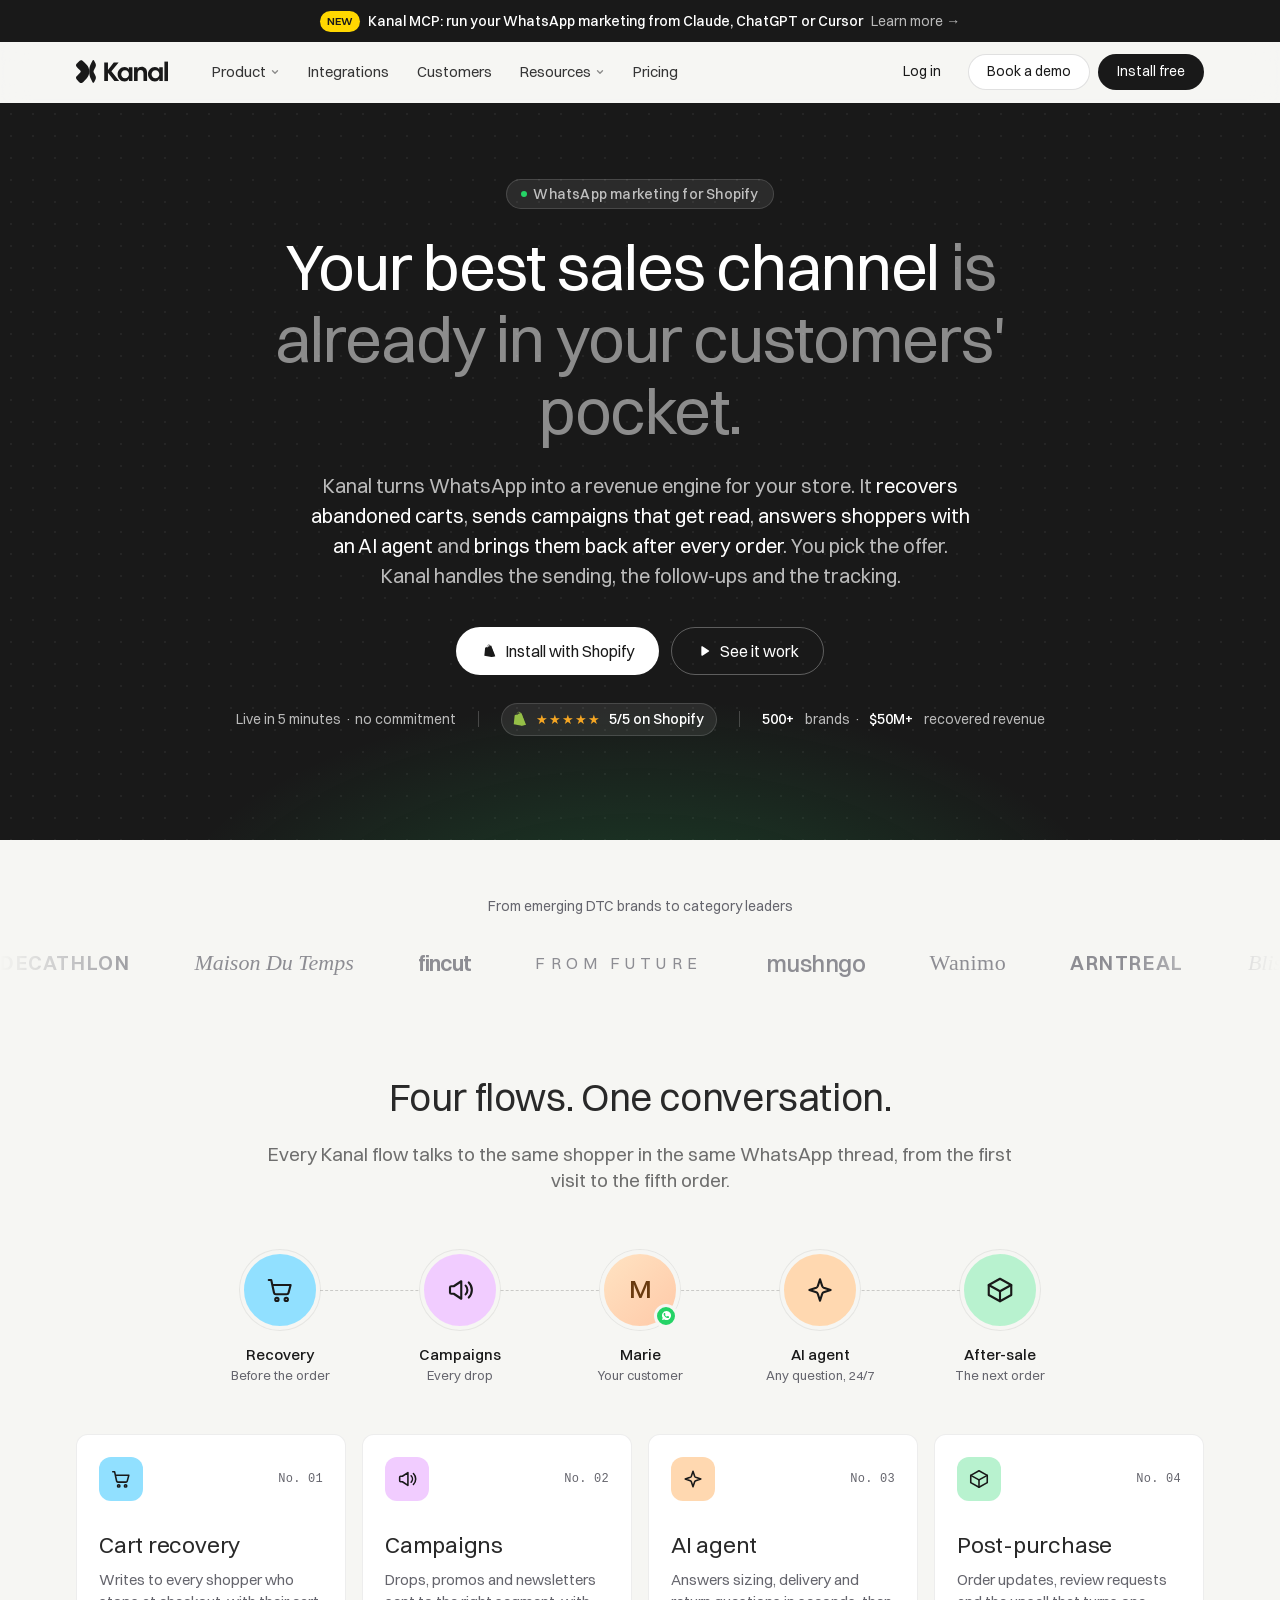
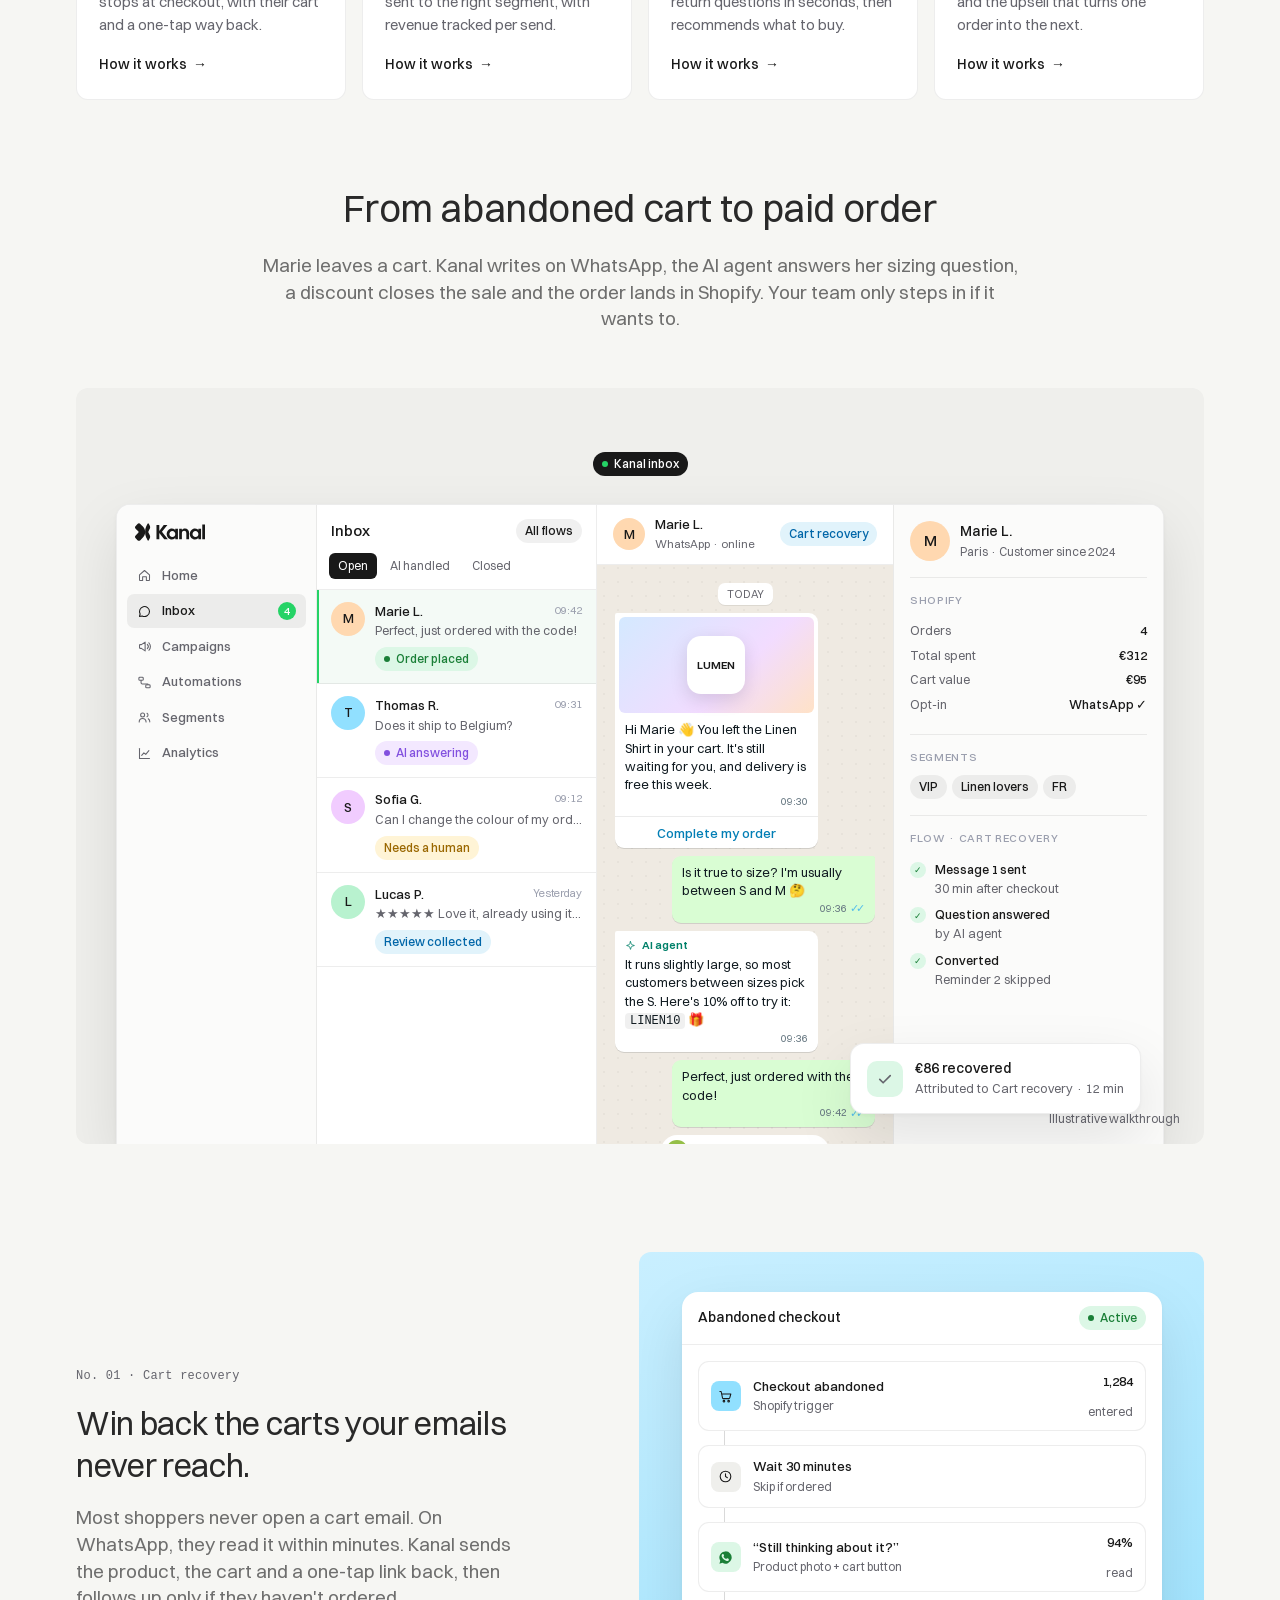
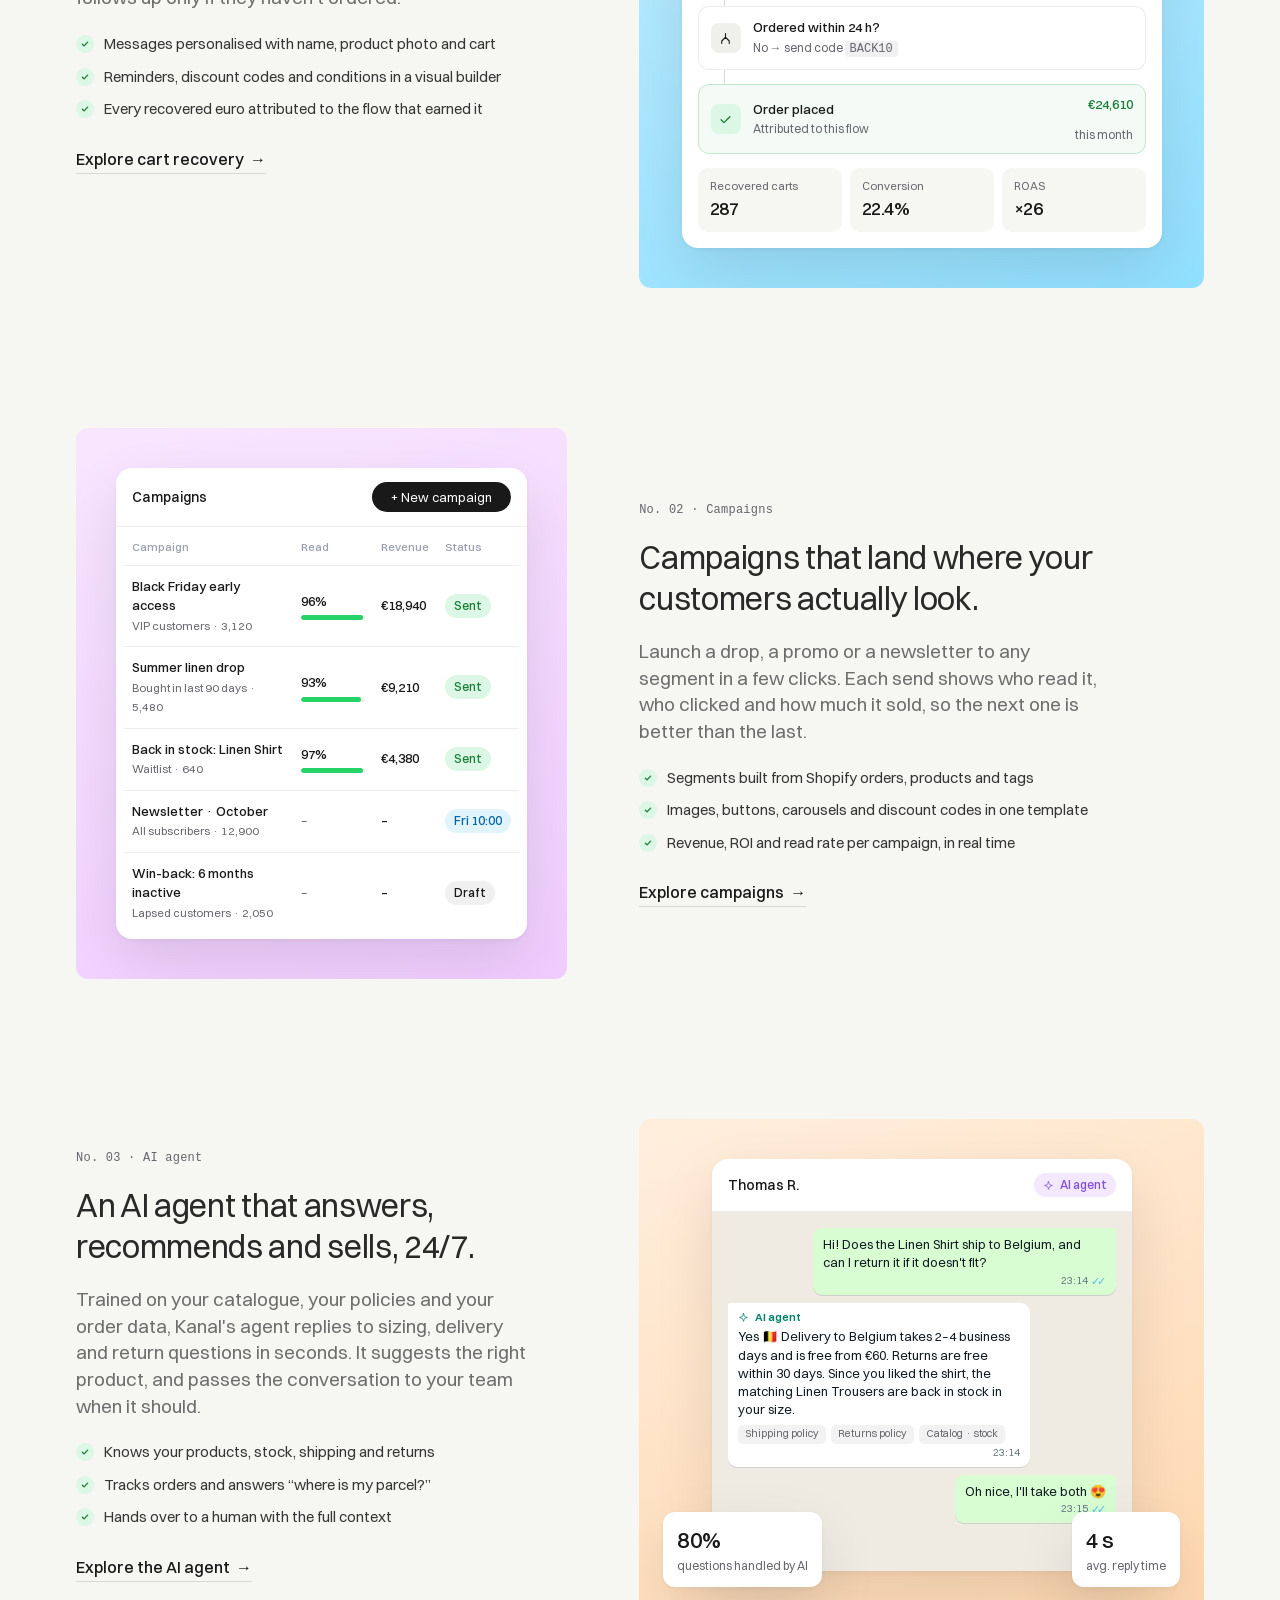
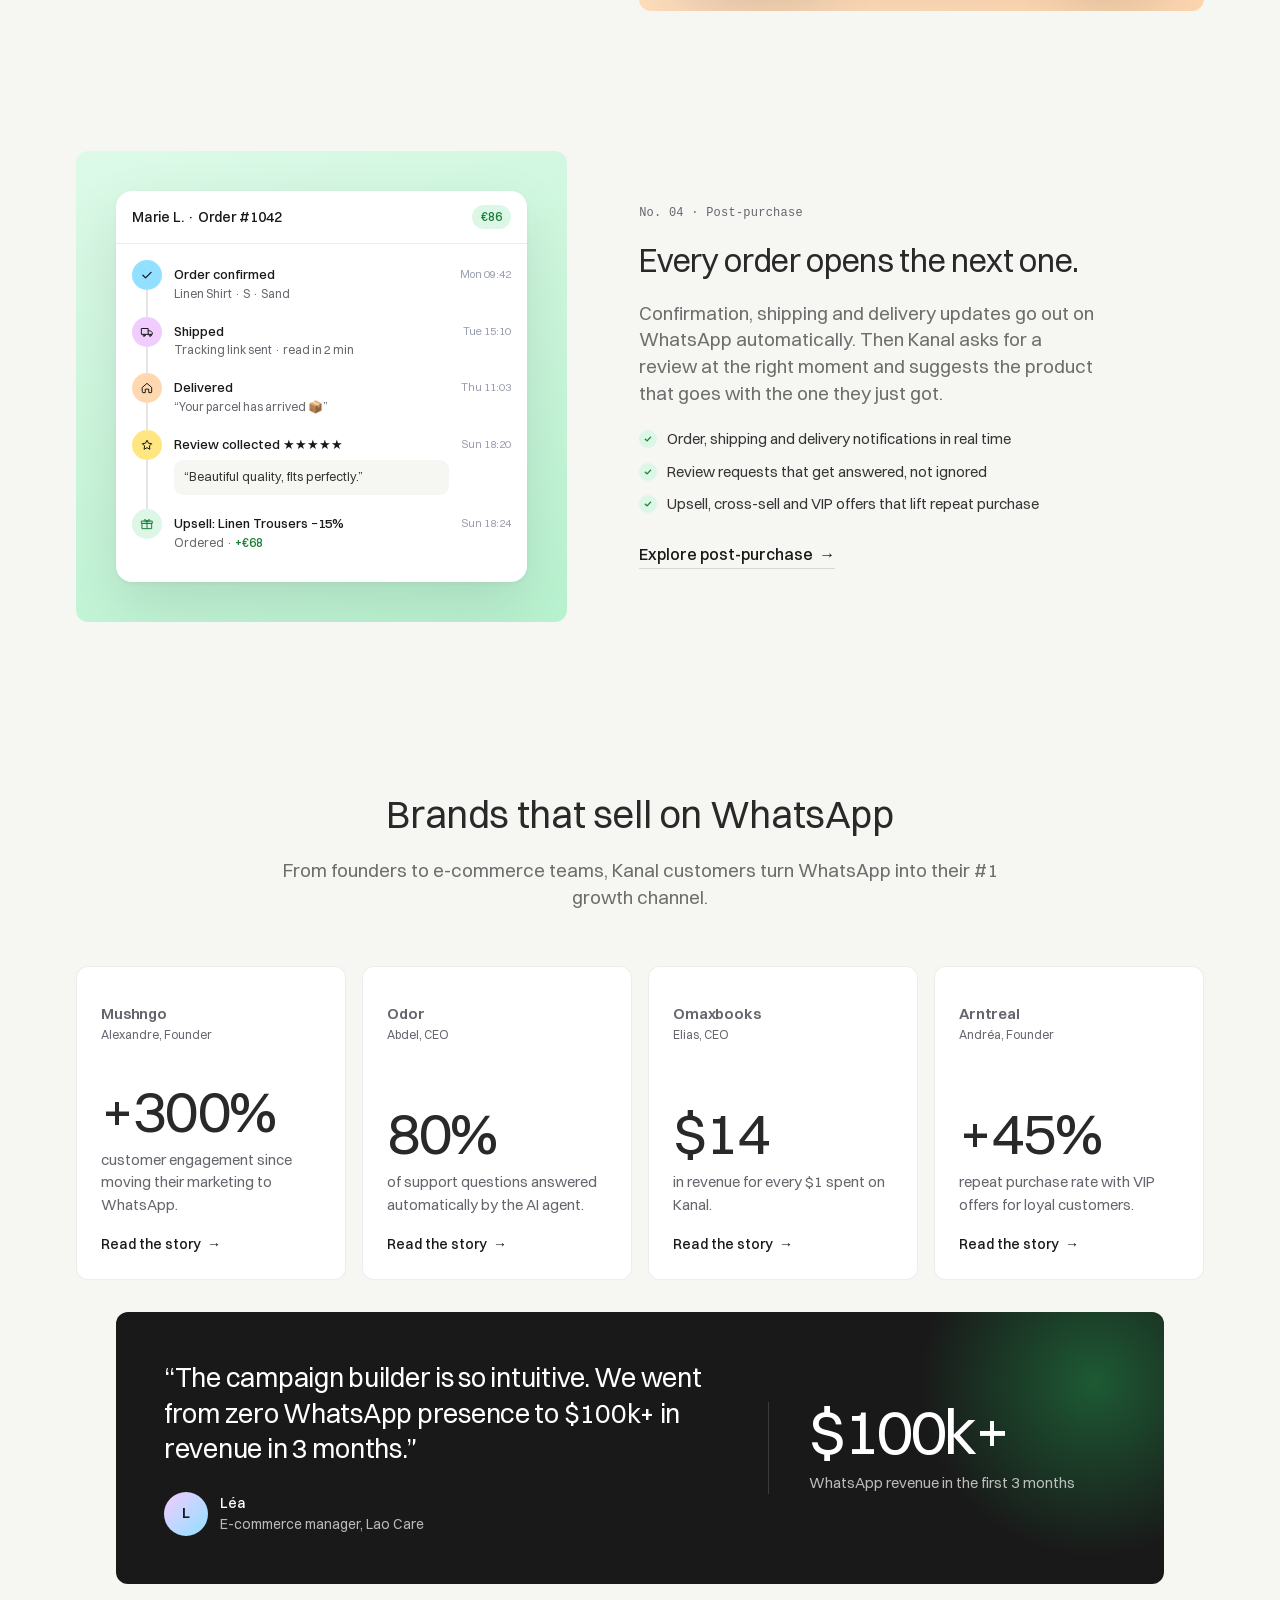
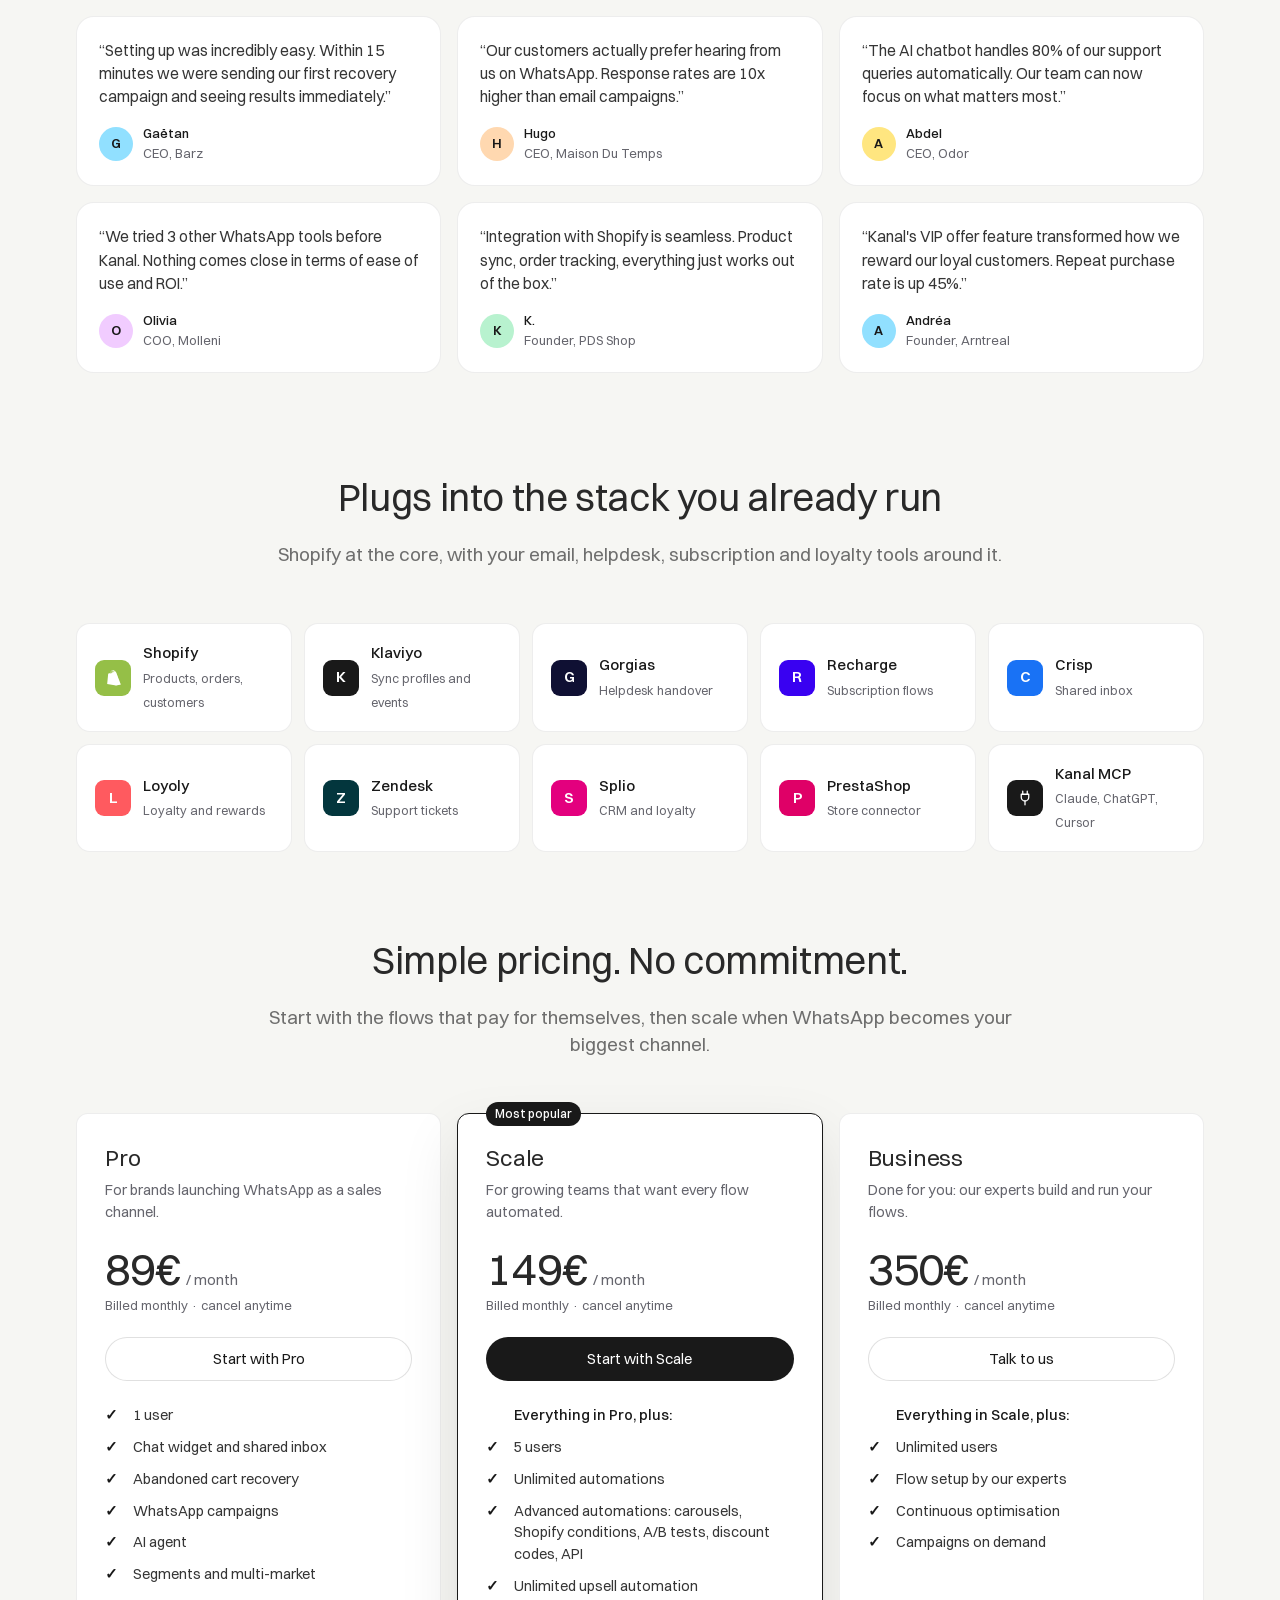
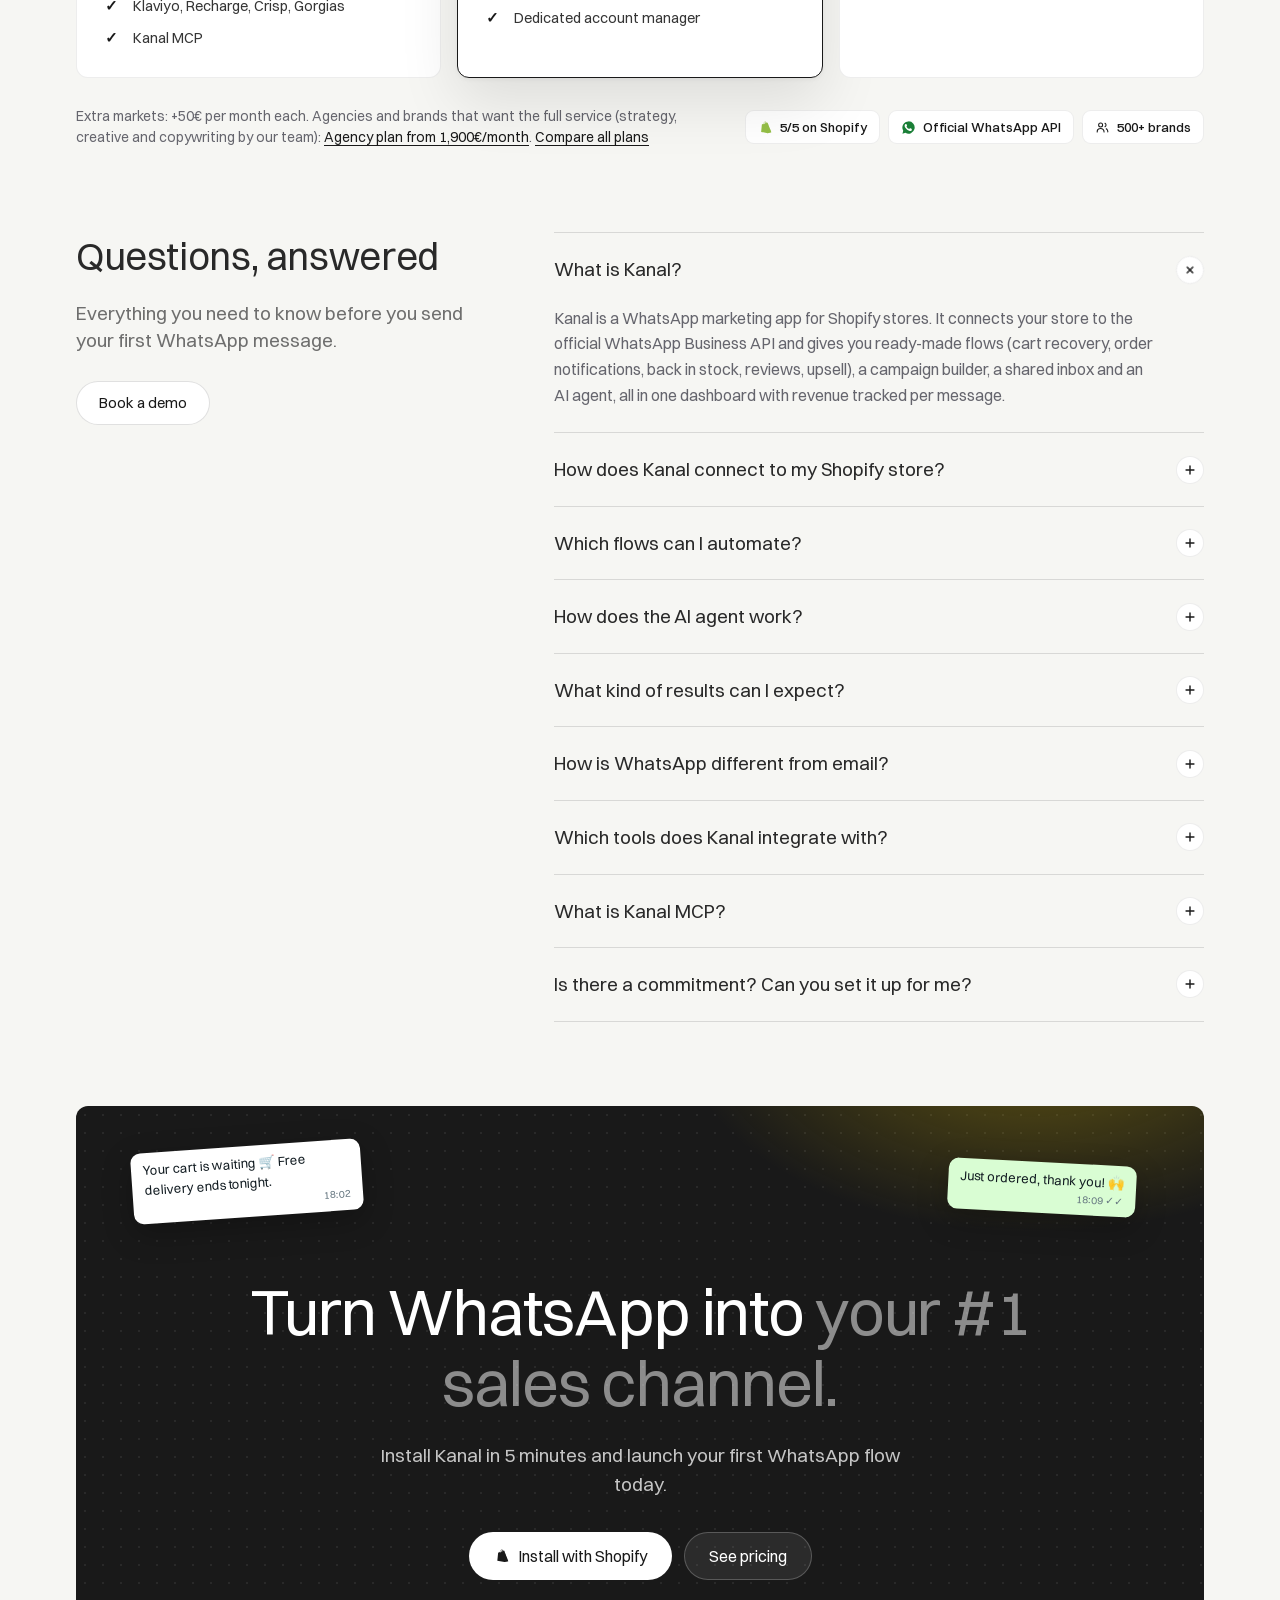
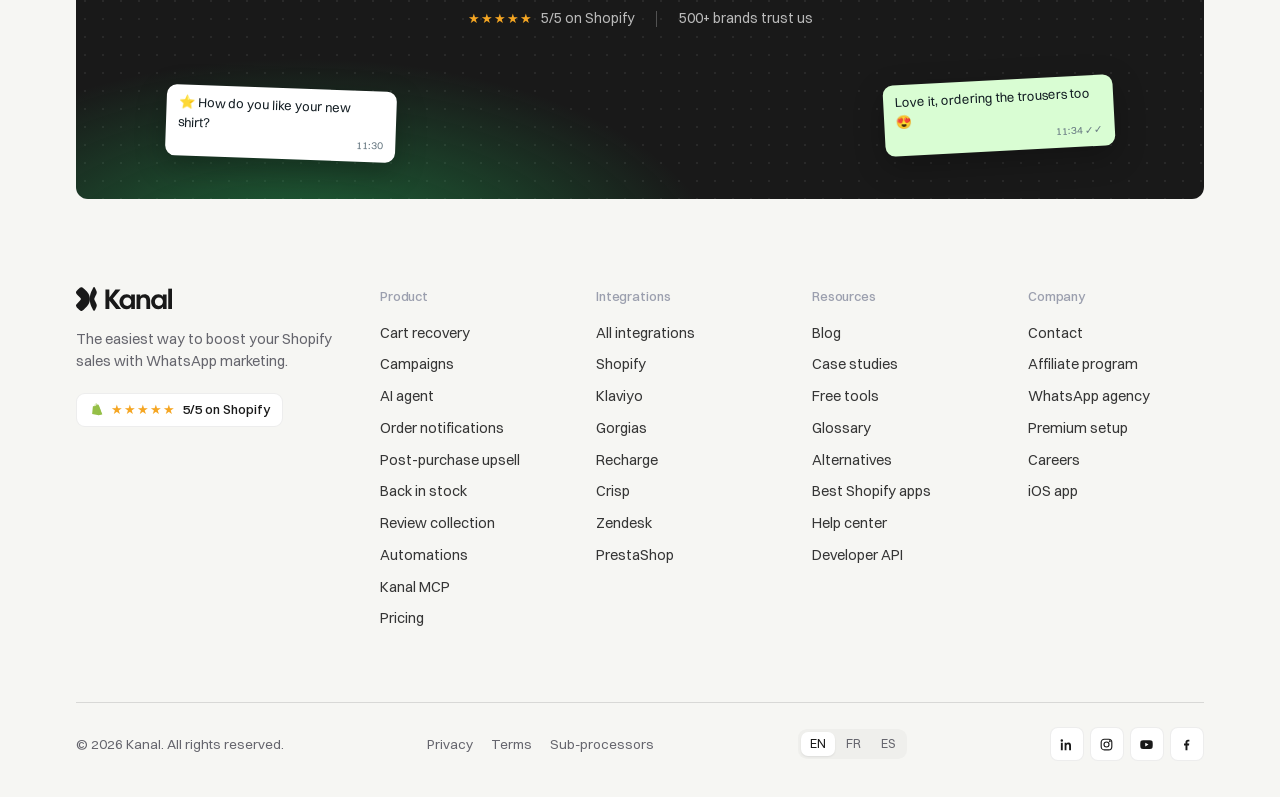
==== commit ae8d42c0: "Landing Kanal : Switzer, échelle typographique et accroche sur fond sombre Police Switzer en graisse" ====
--- a/landing/index.html
+++ b/landing/index.html
@@ -7,7 +7,7 @@
 <title>Kanal · WhatsApp marketing for Shopify</title>
 <meta name="description" content="Kanal turns WhatsApp into your #1 Shopify sales channel: cart recovery, campaigns, a 24/7 AI agent and post-purchase flows.">
 <link rel="icon" href="../assets/favicon-kanal.svg" type="image/svg+xml">
-<link rel="preload" href="../assets/fonts/Inter-500.woff2" as="font" type="font/woff2" crossorigin>
+<link rel="preload" href="fonts/Switzer-400.woff2" as="font" type="font/woff2" crossorigin>
 <link rel="stylesheet" href="landing.css">
 </head>
 <body>
--- a/landing/landing.css
+++ b/landing/landing.css
@@ -2,9 +2,10 @@
    noire, cartes blanches arrondies, maquettes produit). Textes et maquettes
    propres à Kanal. */
 
-@font-face { font-family: "Inter"; font-weight: 400; font-display: swap; src: url("../assets/fonts/Inter-400.woff2") format("woff2"); }
-@font-face { font-family: "Inter"; font-weight: 500; font-display: swap; src: url("../assets/fonts/Inter-500.woff2") format("woff2"); }
-@font-face { font-family: "Inter"; font-weight: 600; font-display: swap; src: url("../assets/fonts/Inter-600.woff2") format("woff2"); }
+/* Switzer (Fontshare, licence ITF Free Font License) */
+@font-face { font-family: "Switzer"; font-weight: 400; font-display: swap; src: url("fonts/Switzer-400.woff2") format("woff2"); }
+@font-face { font-family: "Switzer"; font-weight: 500; font-display: swap; src: url("fonts/Switzer-500.woff2") format("woff2"); }
+@font-face { font-family: "Switzer"; font-weight: 600; font-display: swap; src: url("fonts/Switzer-600.woff2") format("woff2"); }
 
 :root {
   --bg: #f6f6f3;
@@ -12,7 +13,8 @@
   --surface-2: #efefec;
   --surface-3: #e6e6e1;
   --ink: #191919;
-  --body: #2a2a2a;
+  --heading: #292929;
+  --body: #353535;
   --muted: #65656d;
   --faint: #9b9fae;
   --border: rgba(0, 0, 0, .12);
@@ -38,9 +40,17 @@
   --shadow: 0 1px 2px rgba(0,0,0,.04), 0 8px 24px rgba(0,0,0,.06);
   --shadow-l: 0 2px 4px rgba(0,0,0,.04), 0 24px 60px rgba(0,0,0,.10);
 
-  --container: 1200px;
+  --container: 1176px;
   --gutter: 24px;
-  --section: 120px;
+  --section: 84px;
+  /* échelle typographique : 16 px × 1,19ⁿ */
+  --t-lead: 19.04px;
+  --t-h5: 22.66px;
+  --t-h4: 26.96px;
+  --t-h3: 32.09px;
+  --t-h2: 38.18px;
+  --t-h1: 45.44px;
+  --t-display: 64.35px;
 }
 
 *, *::before, *::after { box-sizing: border-box; }
@@ -49,7 +59,7 @@
   margin: 0;
   background: var(--bg);
   color: var(--body);
-  font-family: "Inter", "Switzer", Arial, sans-serif;
+  font-family: "Switzer", Arial, sans-serif;
   font-size: 16px;
   line-height: 1.5;
   -webkit-font-smoothing: antialiased;
@@ -58,7 +68,7 @@
 img, svg { display: block; max-width: 100%; }
 a { color: inherit; text-decoration: none; }
 button { font: inherit; color: inherit; }
-h1, h2, h3, h4 { color: var(--ink); font-weight: 500; letter-spacing: -.025em; margin: 0; }
+h1, h2, h3, h4 { color: var(--heading); font-weight: 400; letter-spacing: -.01em; margin: 0; }
 p { margin: 0; }
 
 .container { width: 100%; max-width: var(--container); margin: 0 auto; padding: 0 var(--gutter); }
@@ -74,14 +84,14 @@
 .muted { color: var(--muted); }
 
 .title { text-align: center; max-width: 760px; margin: 0 auto 56px; }
-.title h2 { font-size: clamp(34px, 4.6vw, 54px); line-height: 1.1; }
-.title p { margin-top: 18px; font-size: 19px; line-height: 1.45; color: var(--muted); }
+.title h2 { font-size: var(--t-h2); line-height: 1.3; }
+.title p { margin-top: 18px; font-size: var(--t-lead); line-height: 1.4; color: color-mix(in srgb, var(--body) 70%, transparent); }
 
 /* ---------- boutons ---------- */
 .btn {
   display: inline-flex; align-items: center; justify-content: center; gap: 8px;
-  height: 44px; padding: 0 20px; border-radius: 10px;
-  font-size: 15px; font-weight: 500; white-space: nowrap;
+  height: 44px; padding: 0 22px; border-radius: 200px;
+  font-size: 15px; font-weight: 400; white-space: nowrap;
   border: 1px solid transparent; cursor: pointer;
   transition: background .15s, transform .15s, border-color .15s;
 }
@@ -91,8 +101,8 @@
 .btn--secondary { background: var(--surface); color: var(--ink); border-color: var(--border); }
 .btn--secondary:hover { border-color: rgba(0,0,0,.3); }
 .btn--ghost { background: transparent; color: var(--ink); }
-.btn--sm { height: 36px; padding: 0 14px; font-size: 14px; border-radius: 8px; }
-.btn--lg { height: 52px; padding: 0 26px; font-size: 16px; }
+.btn--sm { height: 36px; padding: 0 18px; font-size: 14px; }
+.btn--lg { height: 48px; padding: 0 24px; font-size: 16px; }
 .btn svg { width: 16px; height: 16px; }
 
 .link { display: inline-flex; align-items: center; gap: 6px; font-weight: 500; color: var(--ink); border-bottom: 1px solid var(--border); padding-bottom: 2px; transition: border-color .15s; }
@@ -125,7 +135,7 @@
   transition: border-color .2s;
 }
 .nav.is-scrolled { border-color: var(--border-soft); }
-.nav__inner { display: flex; align-items: center; gap: 32px; height: 68px; }
+.nav__inner { display: flex; align-items: center; gap: 32px; height: 60px; }
 .nav__logo { color: var(--ink); flex: none; }
 .nav__logo svg { width: 92px; height: 23px; }
 .nav__links { display: flex; align-items: center; gap: 4px; margin-right: auto; }
@@ -133,7 +143,7 @@
 .nav__link {
   display: inline-flex; align-items: center; gap: 4px;
   height: 36px; padding: 0 12px; border-radius: 8px;
-  font-size: 15px; font-weight: 500; color: var(--body);
+  font-size: 15px; font-weight: 400; color: var(--body);
   background: none; border: 0; cursor: pointer;
 }
 .nav__link:hover, .nav__item:focus-within > .nav__link { background: rgba(0,0,0,.05); }
@@ -173,26 +183,42 @@
 .banner u { text-decoration: none; opacity: .7; }
 
 /* ---------- hero ---------- */
-.hero { padding: 96px 0 72px; text-align: center; position: relative; }
+.hero { padding: 76px 0 104px; text-align: center; position: relative; overflow: hidden; background: #191919; color: #fff; }
+.hero::before {
+  content: ""; position: absolute; inset: 0; pointer-events: none;
+  background:
+    radial-gradient(700px 360px at 50% 115%, rgba(37,211,102,.22), transparent 70%),
+    radial-gradient(rgba(255,255,255,.05) 1px, transparent 1px) 0 0/22px 22px;
+}
+.hero > .container { position: relative; }
 .hero__tag { margin-bottom: 22px; }
-.hero__tag .chip { height: 30px; padding: 0 12px; font-size: 13px; background: var(--surface); border: 1px solid var(--border-soft); color: var(--body); }
+.hero__tag .chip { height: 30px; padding: 0 14px; font-size: 14px; font-weight: 500; letter-spacing: .015em; background: rgba(255,255,255,.08); border: 1px solid rgba(255,255,255,.14); color: rgba(255,255,255,.7); }
 .hero h1 {
-  font-size: clamp(42px, 7vw, 84px); line-height: 1.02; letter-spacing: -.04em;
-  max-width: 980px; margin: 0 auto;
-}
-.hero h1 .soft { color: color-mix(in srgb, var(--ink) 42%, transparent); }
-.hero__sub { max-width: 640px; margin: 28px auto 0; font-size: 19px; line-height: 1.5; color: var(--muted); }
-.hero__sub b { color: var(--ink); font-weight: 500; }
+  color: #fff; font-weight: 400;
+  font-size: clamp(36px, 5.4vw, var(--t-display)); line-height: 1.12; letter-spacing: -.02em;
+  max-width: 900px; margin: 0 auto;
+}
+.hero h1 .soft { color: rgba(255,255,255,.5); }
+.hero__sub { max-width: 660px; margin: 24px auto 0; font-size: 20px; line-height: 1.5; color: rgba(255,255,255,.7); }
+.hero__sub b { color: #fff; font-weight: 400; }
 .hero__cta { display: flex; justify-content: center; gap: 12px; margin-top: 36px; flex-wrap: wrap; }
+.hero .btn--primary { background: #fff; color: var(--ink); }
+.hero .btn--primary:hover { background: #e9e9e6; }
+.hero .btn--secondary { background: transparent; color: #fff; border-color: rgba(255,255,255,.3); }
+.hero .btn--secondary:hover { border-color: rgba(255,255,255,.6); }
 .trust { display: flex; justify-content: center; align-items: center; flex-wrap: wrap; gap: 10px 22px; margin-top: 28px; font-size: 14px; color: var(--muted); }
+.hero .trust { color: rgba(255,255,255,.7); }
+.hero .trust b { color: #fff !important; }
 .trust__item { display: inline-flex; align-items: center; gap: 8px; }
 .trust__sep { width: 1px; height: 16px; background: var(--border); }
+.hero .trust__sep { background: rgba(255,255,255,.2); }
 .stars { color: #f5a623; letter-spacing: 1px; font-size: 13px; }
-.shopify-badge { display: inline-flex; align-items: center; gap: 8px; padding: 5px 10px 5px 6px; background: var(--surface); border: 1px solid var(--border-soft); border-radius: 8px; color: var(--ink); font-weight: 500; }
+.shopify-badge { display: inline-flex; align-items: center; gap: 8px; padding: 5px 12px 5px 8px; background: var(--surface); border: 1px solid var(--border-soft); border-radius: 200px; color: var(--ink); font-weight: 500; }
+.hero .shopify-badge { background: rgba(255,255,255,.08); border-color: rgba(255,255,255,.14); color: #fff; }
 .shopify-badge svg { width: 18px; height: 18px; }
 
 /* ---------- bandeau de marques ---------- */
-.logos { padding: 24px 0 8px; }
+.logos { padding: 56px 0 8px; }
 .logos__caption { text-align: center; font-size: 14px; color: var(--muted); margin-bottom: 28px; }
 .marquee { overflow: hidden; mask-image: linear-gradient(90deg, transparent, #000 12%, #000 88%, transparent); -webkit-mask-image: linear-gradient(90deg, transparent, #000 12%, #000 88%, transparent); }
 .marquee__track { display: flex; gap: 64px; width: max-content; animation: marquee 38s linear infinite; }
@@ -220,7 +246,7 @@
 
 .agents { display: grid; grid-template-columns: repeat(4, 1fr); gap: 16px; }
 .agent {
-  background: var(--surface); border: 1px solid var(--border-soft); border-radius: var(--radius-l);
+  background: var(--surface); border: 1px solid var(--border-soft); border-radius: var(--radius);
   padding: 22px; display: flex; flex-direction: column; min-height: 250px;
   transition: transform .2s, box-shadow .2s;
 }
@@ -228,7 +254,7 @@
 .agent__top { display: flex; justify-content: space-between; align-items: center; }
 .agent__icon { width: 44px; height: 44px; border-radius: 12px; display: grid; place-items: center; }
 .agent__icon svg { width: 22px; height: 22px; color: var(--ink); }
-.agent h3 { font-size: 22px; margin-top: 28px; }
+.agent h3 { font-size: var(--t-h5); margin-top: 28px; }
 .agent p { color: var(--muted); font-size: 15px; margin-top: 6px; }
 .agent .link { margin-top: auto; align-self: flex-start; font-size: 14px; padding-top: 18px; border: 0; }
 
@@ -239,7 +265,7 @@
 .bg-yellow { background: #ffe680; }
 
 /* ---------- maquette produit principale ---------- */
-.showcase { background: var(--surface-2); border-radius: 28px; padding: 64px 40px 0; overflow: hidden; position: relative; }
+.showcase { background: var(--surface-2); border-radius: 12px; padding: 64px 40px 0; overflow: hidden; position: relative; }
 .showcase__label { display: flex; justify-content: center; margin-bottom: 28px; }
 .showcase__note { position: absolute; right: 24px; bottom: 16px; font-size: 12px; color: var(--muted); z-index: 2; }
 
@@ -339,14 +365,14 @@
 .feature--flip .feature__text { order: 2; }
 .feature__text { max-width: 460px; }
 .feature__text .num { display: block; margin-bottom: 18px; }
-.feature__text h3 { font-size: clamp(30px, 3.4vw, 42px); line-height: 1.12; }
-.feature__text p { margin-top: 18px; font-size: 17px; line-height: 1.55; color: var(--muted); }
+.feature__text h3 { font-size: var(--t-h3); line-height: 1.3; }
+.feature__text p { margin-top: 18px; font-size: var(--t-lead); line-height: 1.4; color: color-mix(in srgb, var(--body) 70%, transparent); }
 .feature__text ul { list-style: none; padding: 0; margin: 22px 0 26px; display: grid; gap: 10px; }
 .feature__text li { display: flex; gap: 10px; font-size: 15px; color: var(--body); }
 .feature__text li::before { content: ""; flex: none; width: 18px; height: 18px; margin-top: 2px; border-radius: 50%; background: #dcf7e6 url("data:image/svg+xml,%3Csvg xmlns='http://www.w3.org/2000/svg' viewBox='0 0 16 16'%3E%3Cpath d='M4.5 8.2l2.3 2.3 4.7-5' fill='none' stroke='%231a7f37' stroke-width='1.8' stroke-linecap='round' stroke-linejoin='round'/%3E%3C/svg%3E") center/12px no-repeat; }
 
 .stage {
-  border-radius: 24px; padding: 40px; min-height: 460px;
+  border-radius: 12px; padding: 40px; min-height: 460px;
   display: grid; place-items: center; position: relative; overflow: hidden;
 }
 .stage--sky { background: linear-gradient(160deg, #c9efff, #91e0ff); }
@@ -411,20 +437,20 @@
 
 /* ---------- résultats ---------- */
 .results { display: grid; grid-template-columns: repeat(4, 1fr); gap: 16px; }
-.result { background: var(--surface); border: 1px solid var(--border-soft); border-radius: var(--radius-l); padding: 24px; display: flex; flex-direction: column; min-height: 300px; }
+.result { background: var(--surface); border: 1px solid var(--border-soft); border-radius: var(--radius); padding: 24px; display: flex; flex-direction: column; min-height: 300px; }
 .result__brand { font-size: 15px; font-weight: 600; color: var(--ink); letter-spacing: -.01em; }
 .result__brand small { display: block; font-weight: 400; color: var(--muted); font-size: 12px; letter-spacing: 0; }
-.result .result__num { font-size: clamp(52px, 5.4vw, 72px); line-height: .9; letter-spacing: -.05em; color: var(--ink); font-weight: 500; margin-top: auto; padding-top: 40px; }
+.result .result__num { font-size: clamp(48px, 4.6vw, var(--t-display)); line-height: .9; letter-spacing: -.03em; color: var(--heading); font-weight: 400; margin-top: auto; padding-top: 40px; }
 .result p { margin-top: 12px; color: var(--muted); font-size: 15px; }
 .result .link { margin-top: 18px; align-self: flex-start; font-size: 14px; border: 0; padding: 0; }
-.quote-card { grid-column: 1 / -1; display: grid; grid-template-columns: 1.6fr 1fr; gap: 48px; align-items: center; background: var(--ink); color: #fff; border-radius: 24px; padding: 48px; margin-top: 16px; position: relative; overflow: hidden; }
+.quote-card { grid-column: 1 / -1; display: grid; grid-template-columns: 1.6fr 1fr; gap: 48px; align-items: center; background: var(--ink); color: #fff; border-radius: 12px; padding: 48px; margin-top: 16px; position: relative; overflow: hidden; }
 .quote-card::after { content: ""; position: absolute; right: -120px; top: -120px; width: 380px; height: 380px; border-radius: 50%; background: radial-gradient(circle, rgba(37,211,102,.35), transparent 65%); }
-.quote-card blockquote { margin: 0; font-size: clamp(22px, 2.4vw, 30px); line-height: 1.3; letter-spacing: -.02em; color: #fff; font-weight: 500; }
+.quote-card blockquote { margin: 0; font-size: clamp(22px, 2.4vw, var(--t-h4)); line-height: 1.3; letter-spacing: -.01em; color: #fff; font-weight: 400; }
 .quote-card figcaption { margin-top: 26px; display: flex; align-items: center; gap: 12px; font-size: 14px; color: rgba(255,255,255,.7); }
 .quote-card figcaption b { display: block; color: #fff; font-weight: 500; }
 .quote-card .av { width: 44px; height: 44px; border-radius: 50%; background: linear-gradient(135deg, var(--lilac), var(--sky)); display: grid; place-items: center; color: var(--ink); font-weight: 600; }
 .quote-card__metric { position: relative; z-index: 1; border-left: 1px solid rgba(255,255,255,.15); padding-left: 40px; }
-.quote-card__metric b { display: block; font-size: clamp(56px, 6vw, 88px); font-weight: 500; letter-spacing: -.05em; line-height: .9; }
+.quote-card__metric b { display: block; font-size: clamp(52px, 5vw, var(--t-display)); font-weight: 400; letter-spacing: -.05em; line-height: .9; }
 .quote-card__metric span { display: block; margin-top: 12px; color: rgba(255,255,255,.7); font-size: 15px; }
 
 .wall { columns: 3; column-gap: 16px; margin-top: 16px; }
@@ -444,13 +470,13 @@
 
 /* ---------- tarifs ---------- */
 .plans { display: grid; grid-template-columns: repeat(3, 1fr); gap: 16px; align-items: stretch; }
-.plan { background: var(--surface); border: 1px solid var(--border-soft); border-radius: 20px; padding: 28px; display: flex; flex-direction: column; position: relative; }
+.plan { background: var(--surface); border: 1px solid var(--border-soft); border-radius: var(--radius); padding: 28px; display: flex; flex-direction: column; position: relative; }
 .plan--featured { border: 1.5px solid var(--ink); box-shadow: var(--shadow-l); }
 .plan__badge { position: absolute; top: -12px; left: 28px; }
-.plan h3 { font-size: 22px; }
+.plan h3 { font-size: var(--t-h5); }
 .plan__for { color: var(--muted); font-size: 14.5px; margin-top: 4px; min-height: 44px; }
 .plan__price { display: flex; align-items: baseline; gap: 6px; margin: 22px 0 4px; }
-.plan__price b { font-size: 48px; font-weight: 500; letter-spacing: -.04em; color: var(--ink); line-height: 1; }
+.plan__price b { font-size: var(--t-h1); font-weight: 400; letter-spacing: -.02em; color: var(--heading); line-height: 1; }
 .plan__price span { color: var(--muted); font-size: 15px; }
 .plan__note { font-size: 13px; color: var(--muted); }
 .plan .btn { margin: 22px 0 24px; width: 100%; }
@@ -472,7 +498,7 @@
 .faq-wrap .title .btn { margin-top: 28px; }
 .faq details { border-top: 1px solid var(--border); }
 .faq details:last-child { border-bottom: 1px solid var(--border); }
-.faq summary { list-style: none; cursor: pointer; display: flex; justify-content: space-between; align-items: center; gap: 24px; padding: 22px 0; font-size: 18px; font-weight: 500; color: var(--ink); letter-spacing: -.01em; }
+.faq summary { list-style: none; cursor: pointer; display: flex; justify-content: space-between; align-items: center; gap: 24px; padding: 22px 0; font-size: var(--t-lead); font-weight: 400; color: var(--heading); letter-spacing: 0; }
 .faq summary::-webkit-details-marker { display: none; }
 .faq summary::after { content: ""; flex: none; width: 28px; height: 28px; border-radius: 50%; background: var(--surface) url("data:image/svg+xml,%3Csvg xmlns='http://www.w3.org/2000/svg' viewBox='0 0 16 16'%3E%3Cpath d='M8 3.5v9M3.5 8h9' stroke='%23191919' stroke-width='1.6' stroke-linecap='round'/%3E%3C/svg%3E") center/14px no-repeat; border: 1px solid var(--border-soft); transition: transform .2s; }
 .faq details[open] summary::after { transform: rotate(45deg); }
@@ -480,8 +506,8 @@
 
 /* ---------- CTA final ---------- */
 .final {
-  position: relative; overflow: hidden; border-radius: 28px;
-  background: var(--teal); color: #fff; text-align: center;
+  position: relative; overflow: hidden; border-radius: 12px;
+  background: #191919; color: #fff; text-align: center;
   padding: 170px 32px;
 }
 .final::before {
@@ -492,7 +518,7 @@
     radial-gradient(rgba(255,255,255,.07) 1px, transparent 1px) 0 0/18px 18px;
 }
 .final > * { position: relative; }
-.final h2 { color: #fff; font-size: clamp(38px, 6vw, 72px); line-height: 1.03; letter-spacing: -.04em; max-width: 900px; margin: 0 auto; }
+.final h2 { color: #fff; font-weight: 400; font-size: clamp(34px, 5vw, var(--t-display)); line-height: 1.12; letter-spacing: -.02em; max-width: 900px; margin: 0 auto; }
 .final h2 .soft { color: rgba(255,255,255,.5); }
 .final p { margin: 22px auto 0; max-width: 520px; font-size: 19px; color: rgba(255,255,255,.75); }
 .final .hero__cta { margin-top: 34px; }
@@ -550,8 +576,8 @@
     display: flex; flex-direction: column; align-items: stretch;
     position: absolute; left: 0; right: 0; background: var(--bg); padding: 8px var(--gutter);
   }
-  .nav.is-open .nav__links { top: 68px; border-top: 1px solid var(--border-soft); }
-  .nav.is-open .nav__actions { top: calc(68px + 228px); padding-bottom: 20px; border-bottom: 1px solid var(--border-soft); box-shadow: 0 20px 30px rgba(0,0,0,.06); }
+  .nav.is-open .nav__links { top: 60px; border-top: 1px solid var(--border-soft); }
+  .nav.is-open .nav__actions { top: calc(60px + 228px); padding-bottom: 20px; border-bottom: 1px solid var(--border-soft); box-shadow: 0 20px 30px rgba(0,0,0,.06); }
   .nav.is-open .nav__link { width: 100%; justify-content: space-between; height: 44px; font-size: 16px; }
   .nav.is-open .nav__actions .btn { width: 100%; }
   .mega { display: none; }
@@ -574,7 +600,7 @@
 }
 @media (max-width: 720px) {
   :root { --gutter: 16px; --section: 80px; }
-  .hero { padding: 64px 0 56px; }
+  .hero { padding: 56px 0 72px; }
   .hero__sub { font-size: 17px; }
   .hero__cta .btn { flex: 1 1 100%; }
   .trust__sep { display: none; }
